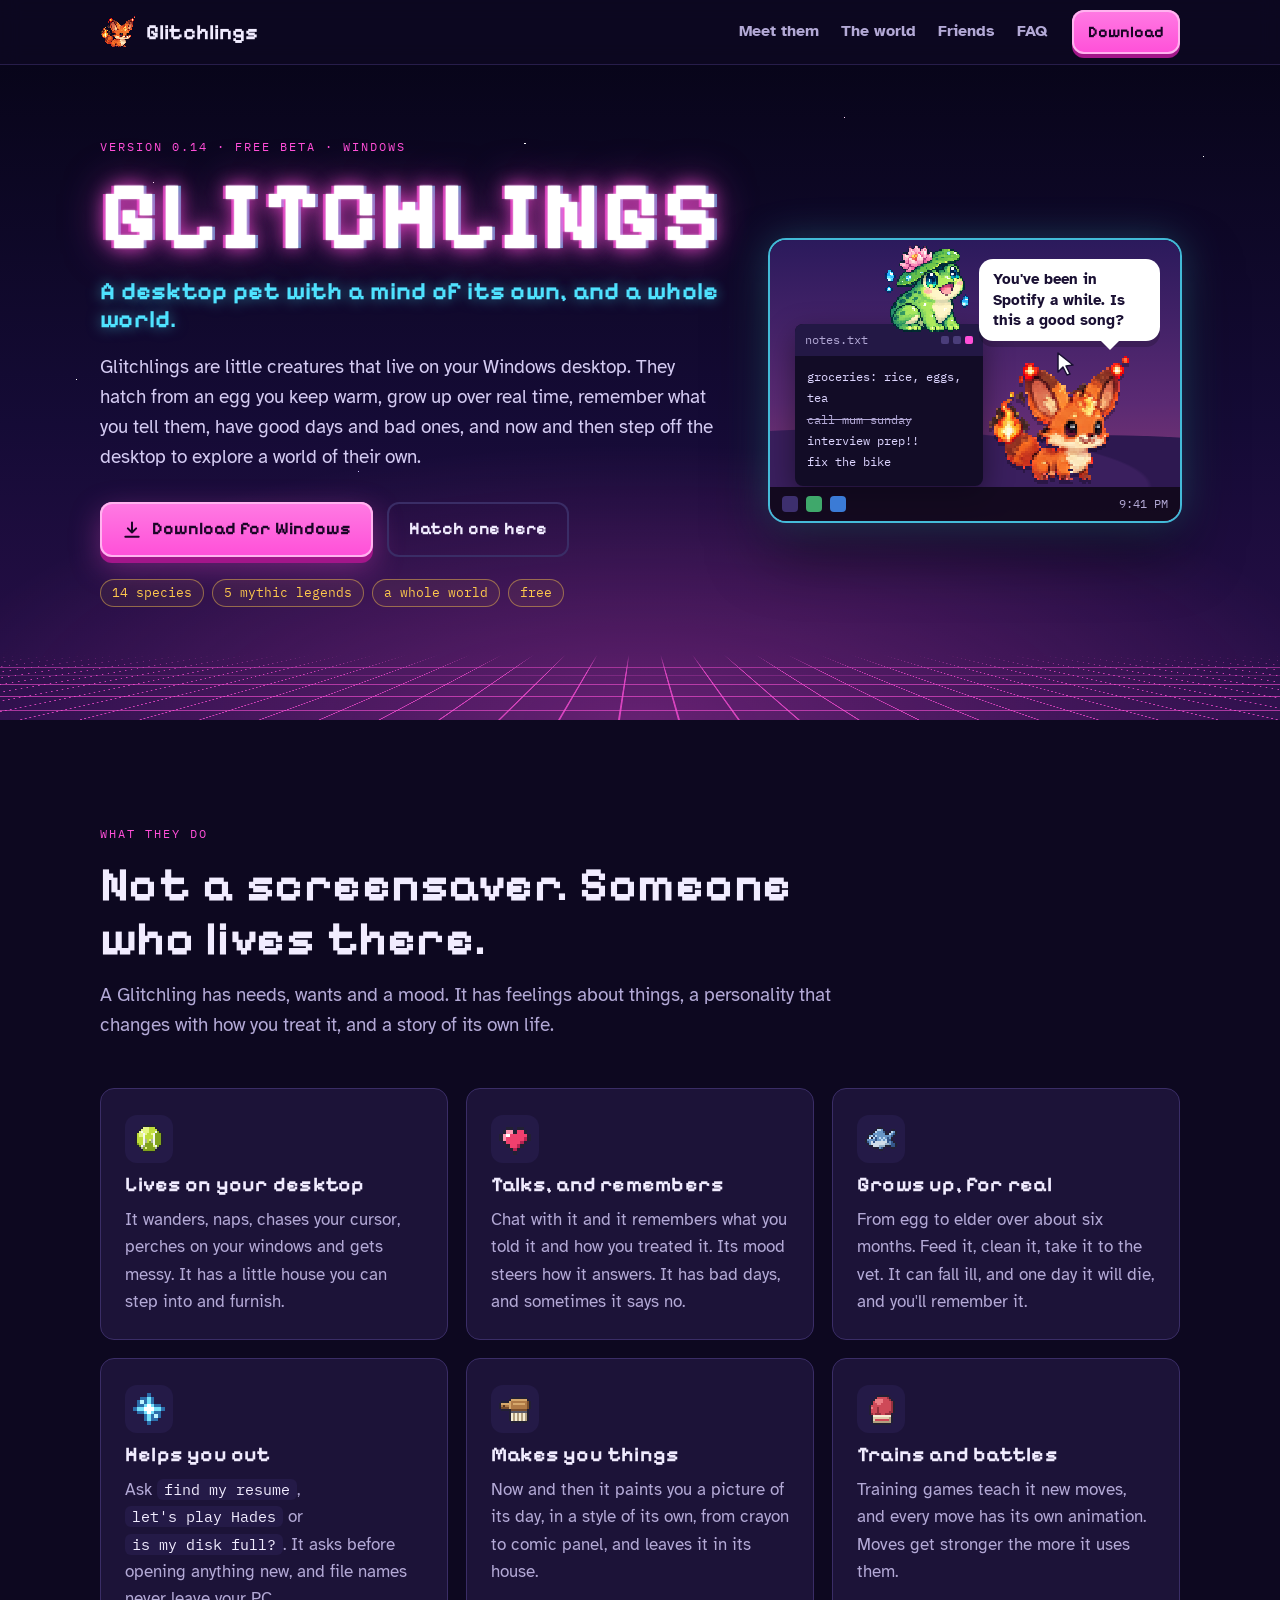
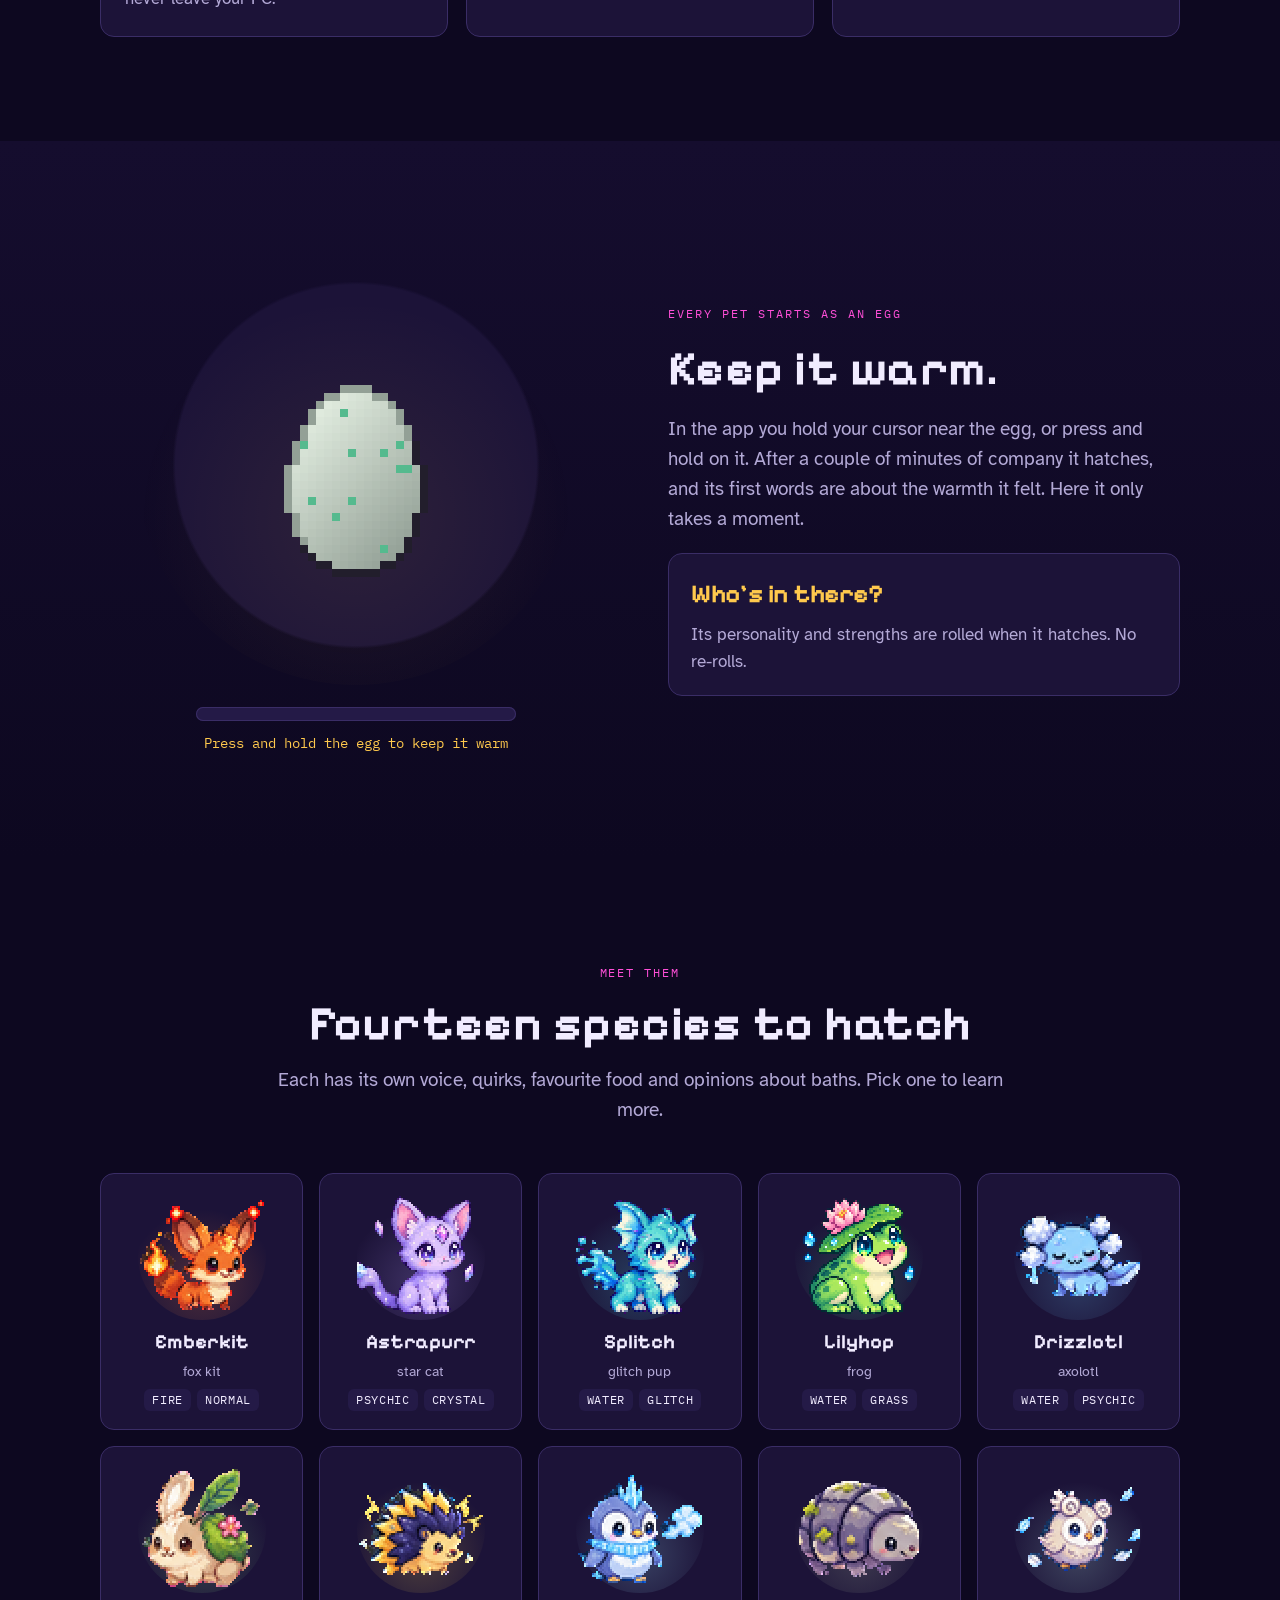
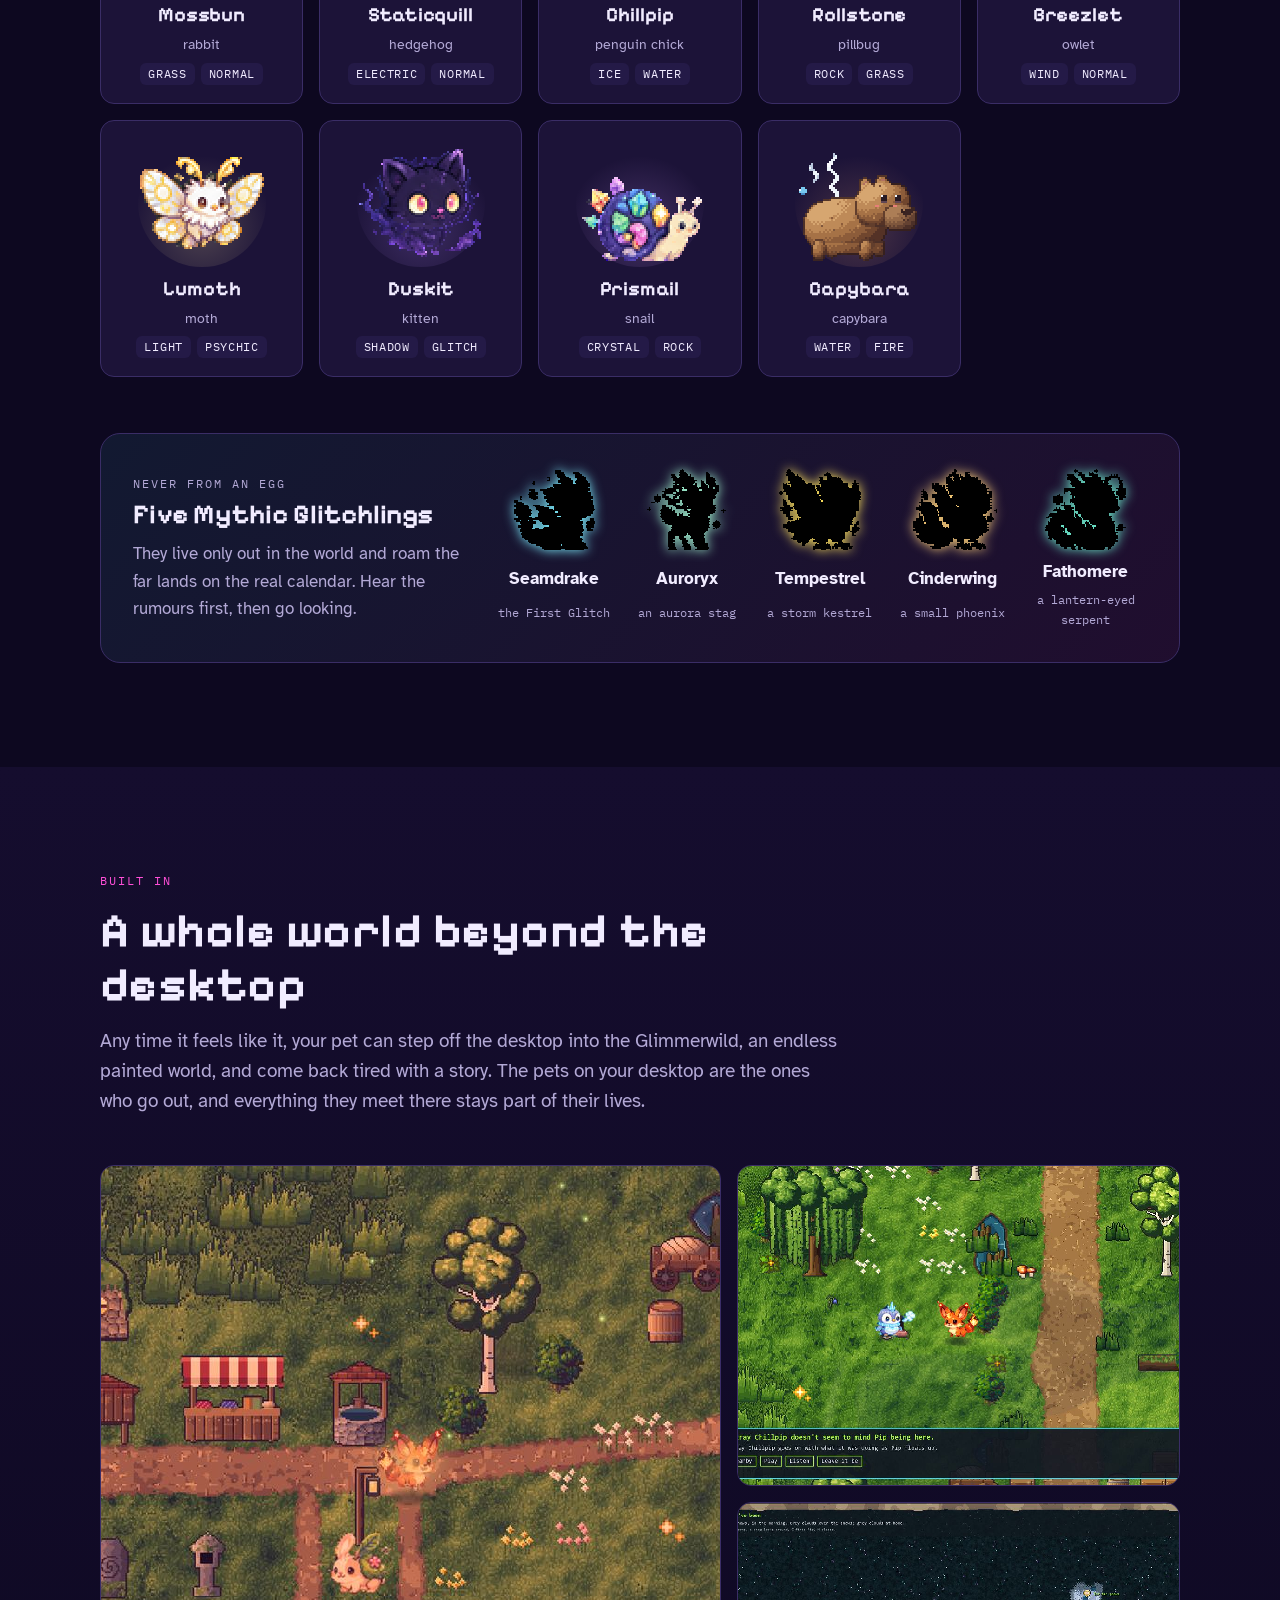
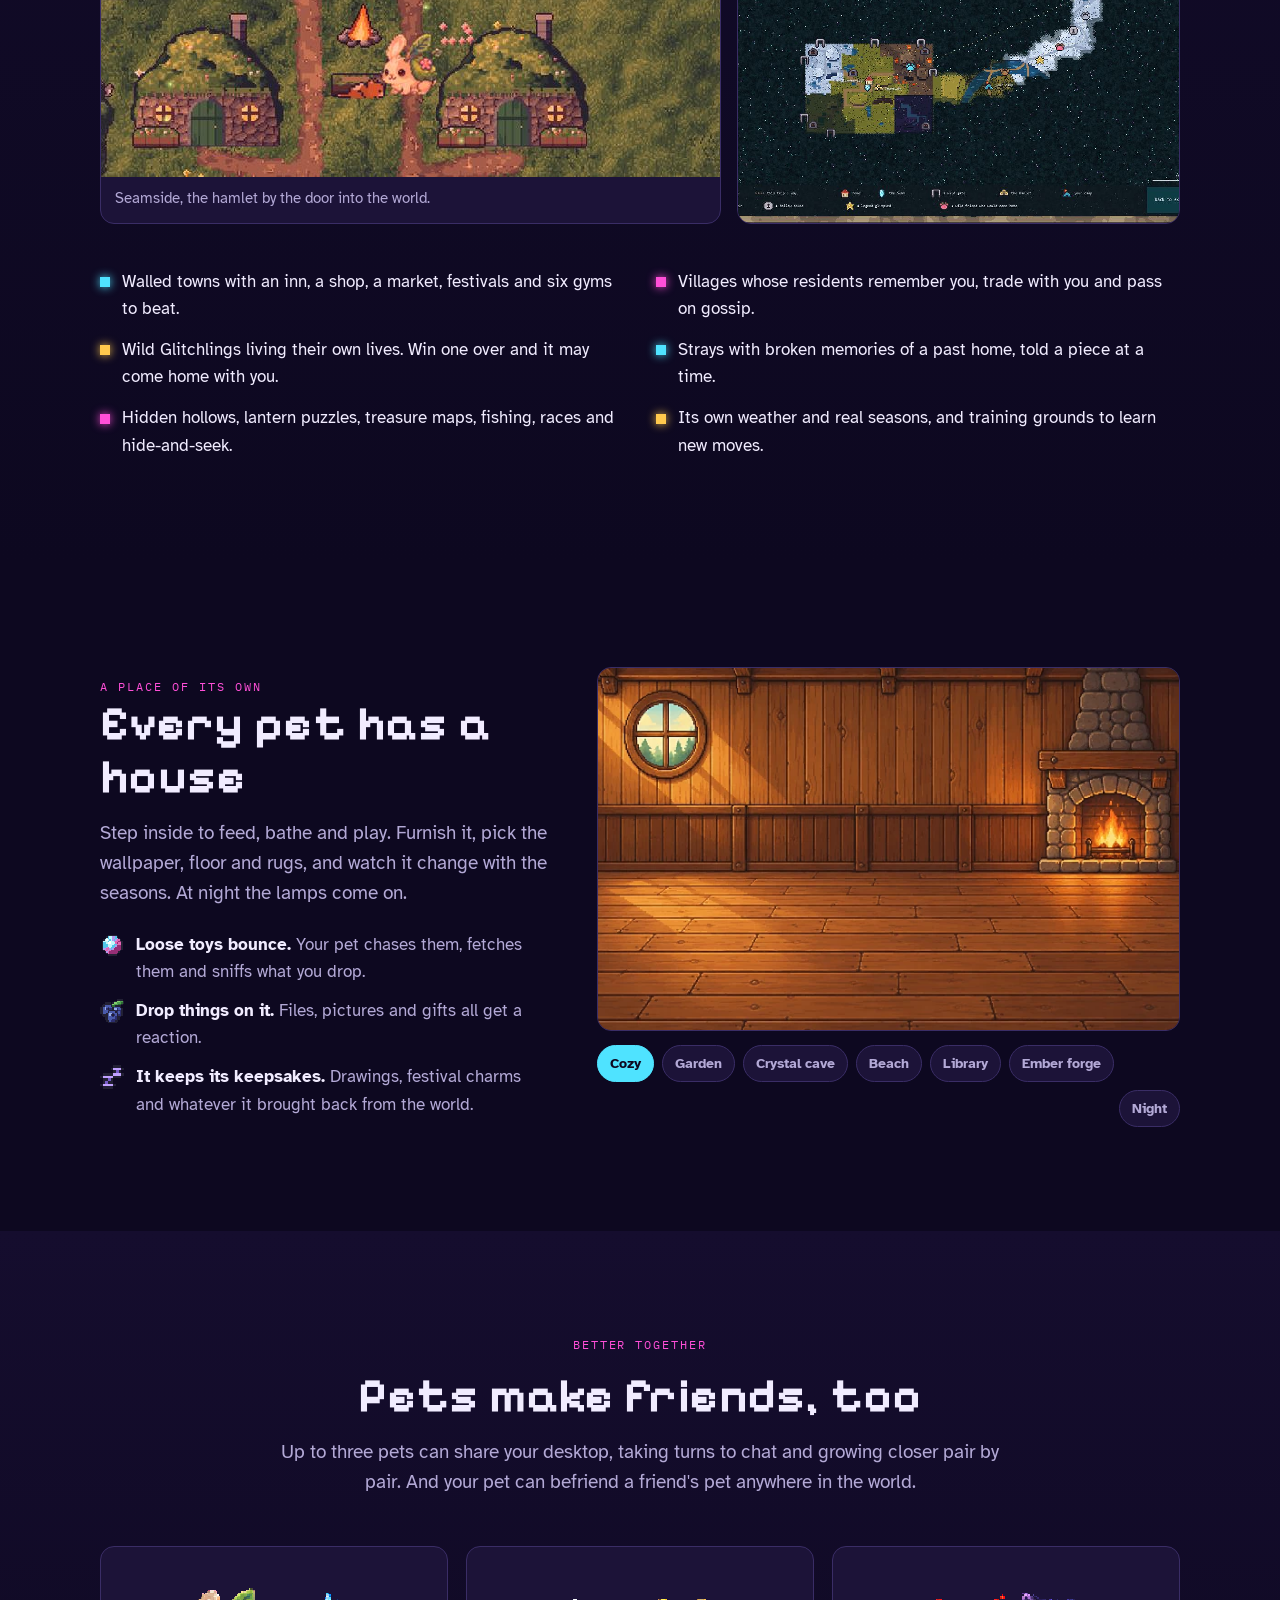
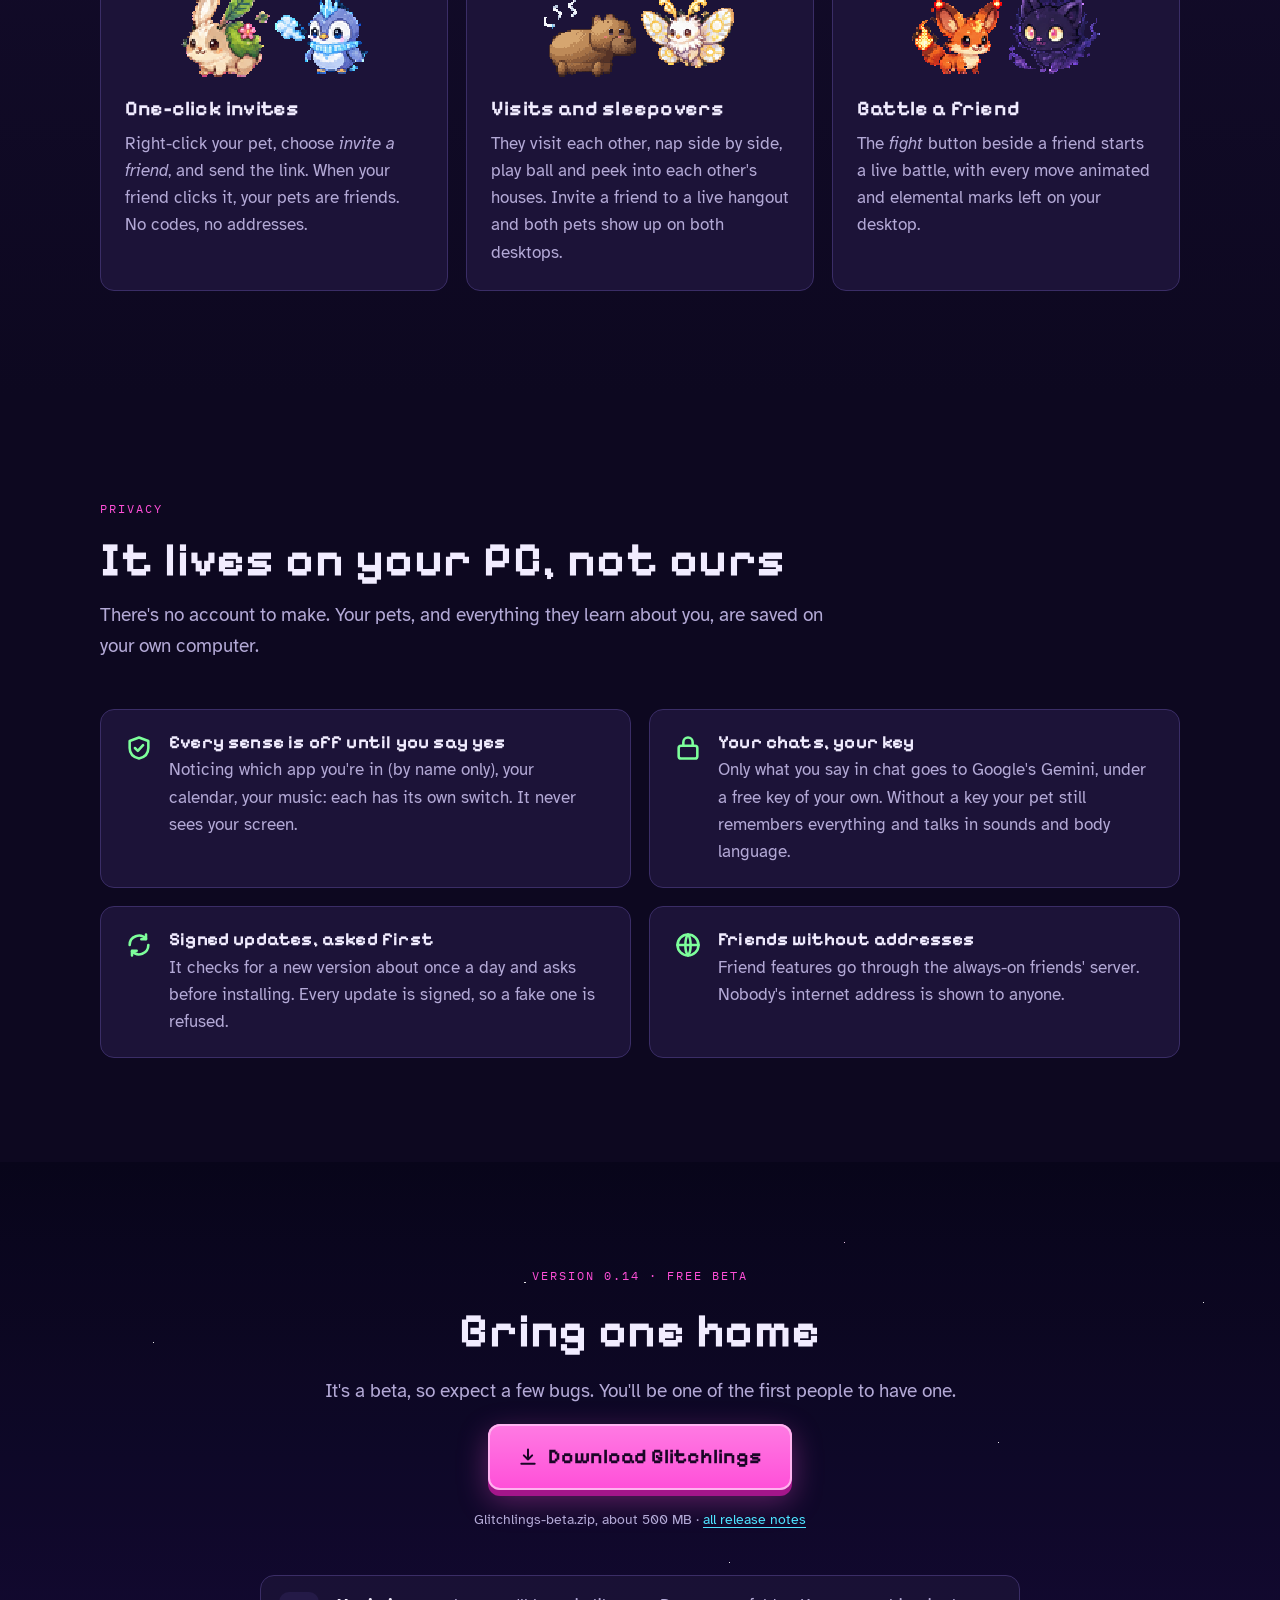
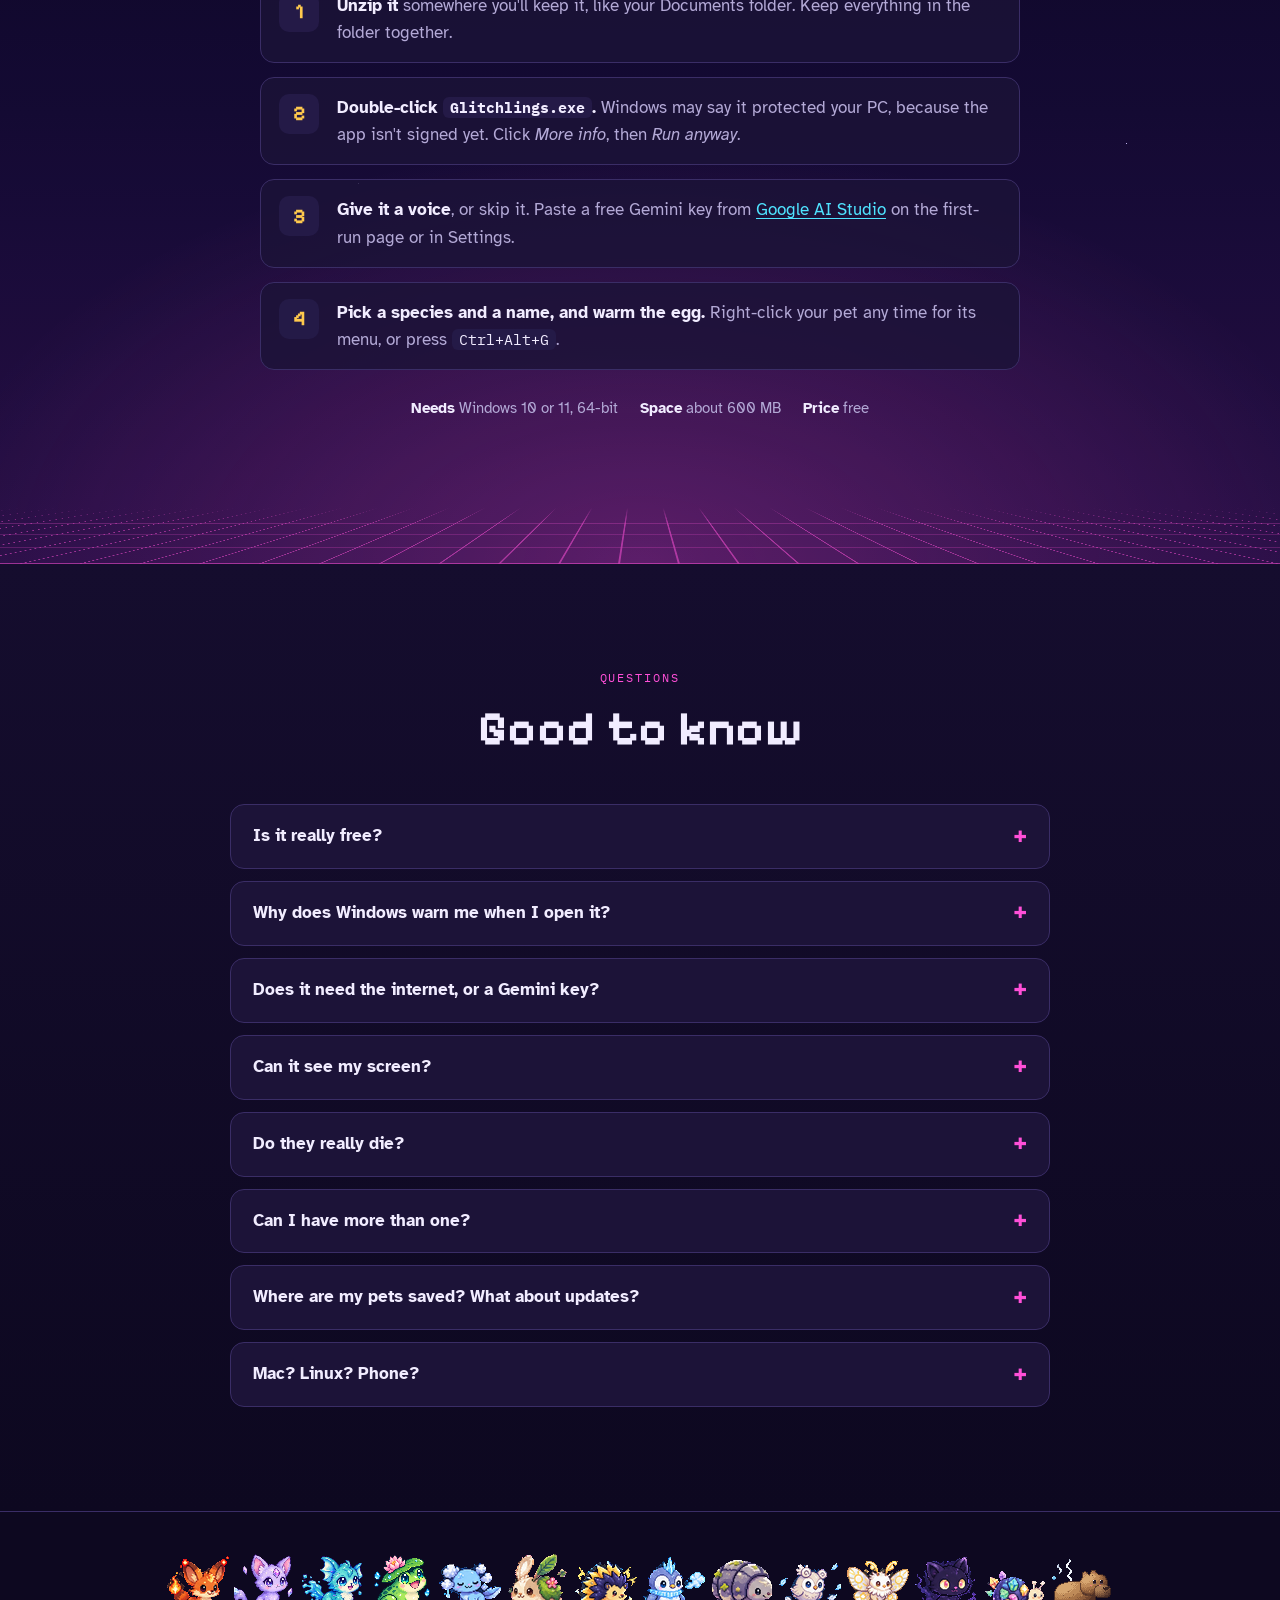
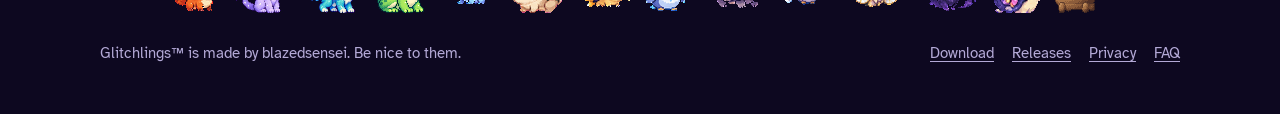
==== index.html @ ed8acab8 "Test copy of the Glitchlings website" ====
<!doctype html>
<html lang="en">
<head>
<meta charset="utf-8">
<meta name="viewport" content="width=device-width, initial-scale=1, viewport-fit=cover">
<title>Glitchlings: a desktop pet with a mind of its own</title>
<meta name="description" content="Glitchlings are little creatures that live on your Windows desktop. They hatch from an egg, grow up, remember you, make friends, and step off the desktop into a whole world of their own. Free beta.">
<meta name="robots" content="noindex">
<meta name="theme-color" content="#0d0820">
<!-- SITE_URL: the domain lives in these absolute links, robots.txt and sitemap.xml. See website/README.md. -->
<link rel="canonical" href="https://blazedsensei.github.io/glitchlings-site/">
<meta property="og:type" content="website">
<meta property="og:site_name" content="Glitchlings">
<meta property="og:title" content="Glitchlings: a desktop pet with a mind of its own">
<meta property="og:description" content="Little creatures that live on your Windows desktop, remember you, and have a whole world to explore. Free beta.">
<meta property="og:url" content="https://blazedsensei.github.io/glitchlings-site/">
<meta property="og:image" content="https://blazedsensei.github.io/glitchlings-site/img/og.jpg">
<meta property="og:image:width" content="1200">
<meta property="og:image:height" content="630">
<meta name="twitter:card" content="summary_large_image">
<link rel="icon" type="image/png" href="img/favicon.png">
<link rel="apple-touch-icon" href="img/favicon.png">
<link rel="preconnect" href="https://fonts.googleapis.com">
<link rel="preconnect" href="https://fonts.gstatic.com" crossorigin>
<link rel="stylesheet" href="https://fonts.googleapis.com/css2?family=Pixelify+Sans:wght@500;700&family=Atkinson+Hyperlegible:ital,wght@0,400;0,700;1,400&family=IBM+Plex+Mono:wght@400;500&display=swap">
<link rel="stylesheet" href="style.css">
<script type="application/ld+json">
{
  "@context": "https://schema.org",
  "@type": "SoftwareApplication",
  "name": "Glitchlings",
  "operatingSystem": "Windows 10, Windows 11",
  "applicationCategory": "GameApplication",
  "description": "Little creatures that live on your Windows desktop. They hatch, grow up, remember you, make friends and explore a whole world.",
  "offers": { "@type": "Offer", "price": "0", "priceCurrency": "USD" },
  "author": { "@type": "Person", "name": "blazedsensei" },
  "image": "https://blazedsensei.github.io/glitchlings-site/img/og.jpg",
  "url": "https://blazedsensei.github.io/glitchlings-site/"
}
</script>
</head>
<body>
<a class="skip" href="#main">Skip to content</a>

<header class="topbar">
  <div class="wrap">
    <a class="brand" href="#top" aria-label="Glitchlings home">
      <img class="pixel" src="img/favicon.png" width="36" height="36" alt="">
      Glitchlings
    </a>
    <nav class="nav" aria-label="Sections">
      <a href="#meet">Meet them</a>
      <a href="#world">The world</a>
      <a href="#friends">Friends</a>
      <a href="#faq">FAQ</a>
    </nav>
    <a class="btn btn-primary" href="#download">Download</a>
  </div>
</header>

<main id="main">

  <!-- ===== hero ===== -->
  <section class="hero" id="top">
    <div class="sky" aria-hidden="true"></div>
    <div class="grid" aria-hidden="true"></div>
    <div class="wrap hero-inner">
      <div>
        <p class="eyebrow"><span data-version>Version 0.14</span> · free beta · Windows</p>
        <h1>
          <span class="logo" data-text="GLITCHLINGS">GLITCHLINGS</span>
          <span class="tagline">A desktop pet with a mind of its own, and a whole world.</span>
        </h1>
        <p class="lede">Glitchlings are little creatures that live on your Windows desktop. They hatch from an egg you keep warm, grow up over real time, remember what you tell them, have good days and bad ones, and now and then step off the desktop to explore a world of their own.</p>
        <div class="hero-cta">
          <a class="btn btn-primary" href="https://github.com/blazedsensei/glitchlings-releases/releases/latest/download/Glitchlings-beta.zip" data-download>
            <svg viewBox="0 0 24 24" fill="none" stroke="currentColor" stroke-width="2.4" stroke-linecap="round" stroke-linejoin="round" aria-hidden="true"><path d="M12 3v12m0 0l-5-5m5 5l5-5M4 20h16"/></svg>
            Download for Windows
          </a>
          <a class="btn btn-ghost" href="#hatch">Hatch one here</a>
        </div>
        <ul class="hero-facts" aria-label="At a glance">
          <li>14 species</li>
          <li>5 mythic legends</li>
          <li>a whole world</li>
          <li>free</li>
        </ul>
      </div>

      <div class="desk" aria-label="A Glitchling sitting on a desktop, talking">
        <div class="desk-window" aria-hidden="true">
          <div class="bar"><span>notes.txt</span><span><i></i><i></i><i></i></span></div>
          <div class="body">groceries: rice, eggs, tea<br><s>call mum sunday</s><br>interview prep!!<br>fix the bike</div>
        </div>
        <div class="desk-perch sprite" aria-hidden="true" data-sprite="frog:idle"></div>
        <svg class="cursor" viewBox="0 0 18 24" aria-hidden="true"><path d="M1 1l15 12-7 1 4 8-3 1-4-8-5 5z" fill="#fff" stroke="#1a1033" stroke-width="1.5" stroke-linejoin="round"/></svg>
        <p class="bubble" data-bubble aria-live="polite">You crossed out "call mum". Did you call her?</p>
        <div class="desk-pet sprite" role="img" aria-label="Emberkit, a fox kit with a flaming tail" data-sprite="emberkit:idle"></div>
        <div class="desk-taskbar" aria-hidden="true"><span></span><span></span><span></span><b>9:41 PM</b></div>
      </div>
    </div>
  </section>

  <!-- ===== what they do ===== -->
  <section class="band" id="about">
    <div class="wrap">
      <div class="head reveal">
        <p class="eyebrow">What they do</p>
        <h2>Not a screensaver. Someone who lives there.</h2>
        <p class="lede">A Glitchling has needs, wants and a mood. It has feelings about things, a personality that changes with how you treat it, and a story of its own life.</p>
      </div>
      <div class="features">
        <article class="feature reveal">
          <div class="icon"><img class="pixel" src="img/icons/toy_tennis.png" width="32" height="32" alt=""></div>
          <h3>Lives on your desktop</h3>
          <p>It wanders, naps, chases your cursor, perches on your windows and gets messy. It has a little house you can step into and furnish.</p>
        </article>
        <article class="feature reveal">
          <div class="icon"><img class="pixel" src="img/icons/fx_heart.png" width="32" height="32" alt=""></div>
          <h3>Talks, and remembers</h3>
          <p>Chat with it and it remembers what you told it and how you treated it. Its mood steers how it answers. It has bad days, and sometimes it says no.</p>
        </article>
        <article class="feature reveal">
          <div class="icon"><img class="pixel" src="img/icons/food_fish.png" width="32" height="32" alt=""></div>
          <h3>Grows up, for real</h3>
          <p>From egg to elder over about six months. Feed it, clean it, take it to the vet. It can fall ill, and one day it will die, and you'll remember it.</p>
        </article>
        <article class="feature reveal">
          <div class="icon"><img class="pixel" src="img/icons/fx_sparkle.png" width="32" height="32" alt=""></div>
          <h3>Helps you out</h3>
          <p>Ask <span class="say">find my resume</span>, <span class="say">let's play Hades</span> or <span class="say">is my disk full?</span>. It asks before opening anything new, and file names never leave your PC.</p>
        </article>
        <article class="feature reveal">
          <div class="icon"><img class="pixel" src="img/icons/care_brush.png" width="32" height="32" alt=""></div>
          <h3>Makes you things</h3>
          <p>Now and then it paints you a picture of its day, in a style of its own, from crayon to comic panel, and leaves it in its house.</p>
        </article>
        <article class="feature reveal">
          <div class="icon"><img class="pixel" src="img/icons/train_strike.png" width="32" height="32" alt=""></div>
          <h3>Trains and battles</h3>
          <p>Training games teach it new moves, and every move has its own animation. Moves get stronger the more it uses them.</p>
        </article>
      </div>
    </div>
  </section>

  <!-- ===== hatch ===== -->
  <section class="band alt" id="hatch">
    <div class="wrap hatch">
      <div>
        <button class="nest" type="button" data-nest aria-describedby="hatch-hint">
          <span class="sprite still" data-egg></span>
          <span class="sr-only" style="position:absolute;width:1px;height:1px;overflow:hidden;clip:rect(0 0 0 0)">Warm the egg</span>
        </button>
        <div class="warmth" aria-hidden="true"><i></i></div>
        <p class="hint" id="hatch-hint" data-hint>Press and hold the egg to keep it warm</p>
      </div>
      <div class="hatch-copy reveal">
        <p class="eyebrow">Every pet starts as an egg</p>
        <h2>Keep it warm.</h2>
        <p class="lede">In the app you hold your cursor near the egg, or press and hold on it. After a couple of minutes of company it hatches, and its first words are about the warmth it felt. Here it only takes a moment.</p>
        <div class="hatch-result" data-result aria-live="polite">
          <span class="name">Who's in there?</span>
          <p>Its personality and strengths are rolled when it hatches. No re-rolls.</p>
        </div>
      </div>
    </div>
  </section>

  <!-- ===== species ===== -->
  <section class="band" id="meet">
    <div class="wrap">
      <div class="head center reveal">
        <p class="eyebrow">Meet them</p>
        <h2>Fourteen species to hatch</h2>
        <p class="lede">Each has its own voice, quirks, favourite food and opinions about baths. Pick one to learn more.</p>
      </div>
      <div class="species" data-species></div>

      <div class="mythics reveal">
        <div>
          <p class="eyebrow">Never from an egg</p>
          <h3>Five Mythic Glitchlings</h3>
          <p>They live only out in the world and roam the far lands on the real calendar. Hear the rumours first, then go looking.</p>
        </div>
        <div class="mythic-row" data-mythics></div>
      </div>
    </div>
  </section>

  <!-- ===== world ===== -->
  <section class="band alt" id="world">
    <div class="wrap">
      <div class="head reveal">
        <p class="eyebrow">Built in</p>
        <h2>A whole world beyond the desktop</h2>
        <p class="lede">Any time it feels like it, your pet can step off the desktop into the Glimmerwild, an endless painted world, and come back tired with a story. The pets on your desktop are the ones who go out, and everything they meet there stays part of their lives.</p>
      </div>
      <div class="shots">
        <figure class="shot big reveal">
          <img src="img/shots/seamside.jpg" width="1100" height="660" loading="lazy" alt="A small village of grassy-roofed cottages with lanterns, a well, a market stall and pets walking the paths.">
          <figcaption>Seamside, the hamlet by the door into the world.</figcaption>
        </figure>
        <figure class="shot reveal">
          <img src="img/shots/stray.jpg" width="1100" height="688" loading="lazy" alt="A fox-like pet meeting a small blue stray in a forest, with choices to sit nearby, play, listen or leave it be.">
          <figcaption>Meeting a stray. Trust takes a few visits.</figcaption>
        </figure>
        <figure class="shot reveal">
          <img src="img/shots/map.jpg" width="1100" height="688" loading="lazy" alt="A painted map of explored land surrounded by unexplored static, with icons for home, villages, camps and a legend sighting.">
          <figcaption>The map fills in as you explore. The rest is still static.</figcaption>
        </figure>
      </div>
      <ul class="world-list">
        <li>Walled towns with an inn, a shop, a market, festivals and six gyms to beat.</li>
        <li>Villages whose residents remember you, trade with you and pass on gossip.</li>
        <li>Wild Glitchlings living their own lives. Win one over and it may come home with you.</li>
        <li>Strays with broken memories of a past home, told a piece at a time.</li>
        <li>Hidden hollows, lantern puzzles, treasure maps, fishing, races and hide-and-seek.</li>
        <li>Its own weather and real seasons, and training grounds to learn new moves.</li>
      </ul>
    </div>
  </section>

  <!-- ===== home ===== -->
  <section class="band" id="home">
    <div class="wrap home">
      <div class="reveal">
        <p class="eyebrow">A place of its own</p>
        <h2>Every pet has a house</h2>
        <p class="lede" style="margin-top:14px">Step inside to feed, bathe and play. Furnish it, pick the wallpaper, floor and rugs, and watch it change with the seasons. At night the lamps come on.</p>
        <ul class="ticks">
          <li><img class="pixel" src="img/icons/toy_gem.png" width="24" height="24" alt=""><span><strong>Loose toys bounce.</strong> Your pet chases them, fetches them and sniffs what you drop.</span></li>
          <li><img class="pixel" src="img/icons/food_berry.png" width="24" height="24" alt=""><span><strong>Drop things on it.</strong> Files, pictures and gifts all get a reaction.</span></li>
          <li><img class="pixel" src="img/icons/fx_zzz.png" width="24" height="24" alt=""><span><strong>It keeps its keepsakes.</strong> Drawings, festival charms and whatever it brought back from the world.</span></li>
        </ul>
      </div>
      <div class="reveal">
        <div class="room-frame" data-room>
          <img class="day" src="img/rooms/cozy.webp" width="640" height="400" alt="A cozy room in a pet's house, in daylight.">
          <img class="night" src="img/rooms/cozy_night.webp" width="640" height="400" alt="" aria-hidden="true">
        </div>
        <div class="room-controls" role="group" aria-label="Pick a room">
          <button class="chip" type="button" data-room-pick="cozy" aria-pressed="true">Cozy</button>
          <button class="chip" type="button" data-room-pick="garden" aria-pressed="false">Garden</button>
          <button class="chip" type="button" data-room-pick="crystal_cave" aria-pressed="false">Crystal cave</button>
          <button class="chip" type="button" data-room-pick="beach" aria-pressed="false">Beach</button>
          <button class="chip" type="button" data-room-pick="library" aria-pressed="false">Library</button>
          <button class="chip" type="button" data-room-pick="ember_forge" aria-pressed="false">Ember forge</button>
          <button class="chip toggle" type="button" data-night aria-pressed="false">Night</button>
        </div>
      </div>
    </div>
  </section>

  <!-- ===== friends ===== -->
  <section class="band alt" id="friends">
    <div class="wrap">
      <div class="head center reveal">
        <p class="eyebrow">Better together</p>
        <h2>Pets make friends, too</h2>
        <p class="lede">Up to three pets can share your desktop, taking turns to chat and growing closer pair by pair. And your pet can befriend a friend's pet anywhere in the world.</p>
      </div>
      <div class="friends">
        <article class="friend-card reveal">
          <div class="duo" aria-hidden="true"><div class="sprite" data-sprite="mossbun:idle"></div><div class="sprite flip" data-sprite="chillpip:idle"></div></div>
          <h3>One-click invites</h3>
          <p>Right-click your pet, choose <em>invite a friend</em>, and send the link. When your friend clicks it, your pets are friends. No codes, no addresses.</p>
        </article>
        <article class="friend-card reveal">
          <div class="duo" aria-hidden="true"><div class="sprite" data-sprite="capybara:happy_idle"></div><div class="sprite flip" data-sprite="lumoth:idle"></div></div>
          <h3>Visits and sleepovers</h3>
          <p>They visit each other, nap side by side, play ball and peek into each other's houses. Invite a friend to a live hangout and both pets show up on both desktops.</p>
        </article>
        <article class="friend-card reveal">
          <div class="duo" aria-hidden="true"><div class="sprite" data-sprite="emberkit:happy_idle"></div><div class="sprite flip" data-sprite="duskit:idle"></div></div>
          <h3>Battle a friend</h3>
          <p>The <em>fight</em> button beside a friend starts a live battle, with every move animated and elemental marks left on your desktop.</p>
        </article>
      </div>
    </div>
  </section>

  <!-- ===== privacy ===== -->
  <section class="band" id="privacy">
    <div class="wrap">
      <div class="head reveal">
        <p class="eyebrow">Privacy</p>
        <h2>It lives on your PC, not ours</h2>
        <p class="lede">There's no account to make. Your pets, and everything they learn about you, are saved on your own computer.</p>
      </div>
      <div class="privacy">
        <div class="priv reveal">
          <svg viewBox="0 0 24 24" fill="none" stroke="currentColor" stroke-width="2.2" stroke-linecap="round" stroke-linejoin="round" aria-hidden="true"><path d="M12 3l8 3v6c0 5-3.5 8-8 9-4.5-1-8-4-8-9V6z"/><path d="M8.5 12l2.5 2.5 4.5-5"/></svg>
          <div><h3>Every sense is off until you say yes</h3><p>Noticing which app you're in (by name only), your calendar, your music: each has its own switch. It never sees your screen.</p></div>
        </div>
        <div class="priv reveal">
          <svg viewBox="0 0 24 24" fill="none" stroke="currentColor" stroke-width="2.2" stroke-linecap="round" stroke-linejoin="round" aria-hidden="true"><rect x="4" y="10" width="16" height="11" rx="2"/><path d="M8 10V7a4 4 0 018 0v3"/></svg>
          <div><h3>Your chats, your key</h3><p>Only what you say in chat goes to Google's Gemini, under a free key of your own. Without a key your pet still remembers everything and talks in sounds and body language.</p></div>
        </div>
        <div class="priv reveal">
          <svg viewBox="0 0 24 24" fill="none" stroke="currentColor" stroke-width="2.2" stroke-linecap="round" stroke-linejoin="round" aria-hidden="true"><path d="M4 12a8 8 0 0114-5.3M20 12a8 8 0 01-14 5.3"/><path d="M18 3v4h-4M6 21v-4h4"/></svg>
          <div><h3>Signed updates, asked first</h3><p>It checks for a new version about once a day and asks before installing. Every update is signed, so a fake one is refused.</p></div>
        </div>
        <div class="priv reveal">
          <svg viewBox="0 0 24 24" fill="none" stroke="currentColor" stroke-width="2.2" stroke-linecap="round" stroke-linejoin="round" aria-hidden="true"><circle cx="12" cy="12" r="9"/><path d="M3 12h18M12 3c3 3.5 3 14.5 0 18M12 3c-3 3.5-3 14.5 0 18"/></svg>
          <div><h3>Friends without addresses</h3><p>Friend features go through the always-on friends' server. Nobody's internet address is shown to anyone.</p></div>
        </div>
      </div>
    </div>
  </section>

  <!-- ===== download ===== -->
  <section class="band download" id="download">
    <div class="sky" aria-hidden="true"></div>
    <div class="grid" aria-hidden="true"></div>
    <div class="wrap">
      <div class="dl-card reveal">
        <p class="eyebrow"><span data-version>Version 0.14</span> · free beta</p>
        <h2>Bring one home</h2>
        <p class="lede">It's a beta, so expect a few bugs. You'll be one of the first people to have one.</p>
        <a class="btn btn-primary" href="https://github.com/blazedsensei/glitchlings-releases/releases/latest/download/Glitchlings-beta.zip" data-download>
          <svg viewBox="0 0 24 24" fill="none" stroke="currentColor" stroke-width="2.4" stroke-linecap="round" stroke-linejoin="round" aria-hidden="true"><path d="M12 3v12m0 0l-5-5m5 5l5-5M4 20h16"/></svg>
          Download Glitchlings
        </a>
        <p class="btn-note"><span data-size>Glitchlings-beta.zip, about 500 MB</span> · <a href="https://github.com/blazedsensei/glitchlings-releases/releases/latest">all release notes</a></p>
      </div>
      <ol class="steps">
        <li><div><p><strong>Unzip it</strong> somewhere you'll keep it, like your Documents folder. Keep everything in the folder together.</p></div></li>
        <li><div><p><strong>Double-click <span class="say">Glitchlings.exe</span>.</strong> Windows may say it protected your PC, because the app isn't signed yet. Click <em>More info</em>, then <em>Run anyway</em>.</p></div></li>
        <li><div><p><strong>Give it a voice</strong>, or skip it. Paste a free Gemini key from <a href="https://aistudio.google.com/apikey" rel="noopener">Google AI Studio</a> on the first-run page or in Settings.</p></div></li>
        <li><div><p><strong>Pick a species and a name, and warm the egg.</strong> Right-click your pet any time for its menu, or press <span class="say">Ctrl+Alt+G</span>.</p></div></li>
      </ol>
      <p class="reqs"><span><b>Needs</b> Windows 10 or 11, 64-bit</span><span><b>Space</b> about 600 MB</span><span><b>Price</b> free</span></p>
    </div>
  </section>

  <!-- ===== faq ===== -->
  <section class="band alt" id="faq">
    <div class="wrap">
      <div class="head center reveal">
        <p class="eyebrow">Questions</p>
        <h2>Good to know</h2>
      </div>
      <div class="faq">
        <details>
          <summary>Is it really free?</summary>
          <div class="a"><p>Yes. Glitchlings is a free beta. The only thing that could ever cost money is the Gemini key for chat, and Google's free tier covers normal chatting.</p></div>
        </details>
        <details>
          <summary>Why does Windows warn me when I open it?</summary>
          <div class="a"><p>The app isn't code-signed yet, so Windows SmartScreen doesn't recognise it. Click <em>More info</em>, then <em>Run anyway</em>. Don't use "Run as administrator"; it doesn't need it.</p></div>
        </details>
        <details>
          <summary>Does it need the internet, or a Gemini key?</summary>
          <div class="a"><p>Neither, to live. Without a key your pet still eats, sleeps, plays, remembers and explores, and talks in sounds and body language. With a free key it chats in words. Friend features need the internet.</p></div>
        </details>
        <details>
          <summary>Can it see my screen?</summary>
          <div class="a"><p>No. If you switch it on, it notices which app you're in by name only, and talks about it. Every sense starts off and has its own switch.</p></div>
        </details>
        <details>
          <summary>Do they really die?</summary>
          <div class="a"><p>Yes. A Glitchling grows old over about six months, can fall ill and needs looking after. When it dies it gets a memorial, and you can start again with a new egg. You're told all this before you hatch one.</p></div>
        </details>
        <details>
          <summary>Can I have more than one?</summary>
          <div class="a"><p>Yes. Up to three can be out on your desktop at once. They take turns to chat and form friendships of their own, pair by pair. A wild Glitchling that trusts your pet may follow it home and join the family, too.</p></div>
        </details>
        <details>
          <summary>Where are my pets saved? What about updates?</summary>
          <div class="a"><p>In <code>%LOCALAPPDATA%\Glitchlings</code>, not in the app's folder, so updating, moving or deleting the app never touches them. The app checks for updates about once a day, asks first, and refuses anything that isn't signed.</p></div>
        </details>
        <details>
          <summary>Mac? Linux? Phone?</summary>
          <div class="a"><p>Windows 10 and 11 only, for now.</p></div>
        </details>
      </div>
    </div>
  </section>
</main>

<footer class="foot">
  <div class="parade" data-parade aria-hidden="true"></div>
  <div class="wrap">
    <p>Glitchlings™ is made by blazedsensei. Be nice to them.</p>
    <nav aria-label="Footer">
      <a href="#download">Download</a>
      <a href="https://github.com/blazedsensei/glitchlings-releases/releases" rel="noopener">Releases</a>
      <a href="#privacy">Privacy</a>
      <a href="#faq">FAQ</a>
    </nav>
  </div>
</footer>

<script src="sprites.js" defer></script>
<script src="main.js" defer></script>
</body>
</html>
---- style.css ----
/* Glitchlings site. Night-sky synthwave from the 0.14 poster: deep violet, neon pink and cyan, a gold accent.
   Pixel art is always drawn with image-rendering: pixelated at whole-number scales. */
:root {
  --night: #0d0820;
  --night-2: #150d2e;
  --panel: #1c1338;
  --panel-2: #241a47;
  --line: #3a2d66;
  --ink: #f1ecff;
  --muted: #b3a9d6;
  --pink: #ff4fd8;
  --cyan: #4fe3ff;
  --gold: #ffc94d;
  --green: #7dff9b;
  --radius: 14px;
  --display: "Pixelify Sans", "Courier New", monospace;
  --body: "Atkinson Hyperlegible", "Segoe UI", system-ui, sans-serif;
  --mono: "IBM Plex Mono", Consolas, monospace;
  --wrap: 1120px;
  color-scheme: dark;
}

* { box-sizing: border-box; }
html { scroll-behavior: smooth; scroll-padding-top: 76px; }
body {
  margin: 0;
  background: var(--night);
  color: var(--ink);
  font-family: var(--body);
  font-size: 17px;
  line-height: 1.6;
  -webkit-font-smoothing: antialiased;
  overflow-x: hidden;
}
img { max-width: 100%; display: block; }
a { color: var(--cyan); text-underline-offset: 3px; }
a:hover { color: #9ff0ff; }
:focus-visible { outline: 3px solid var(--gold); outline-offset: 3px; border-radius: 6px; }
h1, h2, h3 { font-family: var(--display); font-weight: 700; line-height: 1.12; margin: 0; letter-spacing: .01em; }
h2 { font-size: clamp(2rem, 4.6vw, 3rem); }
h3 { font-size: 1.3rem; }
p { margin: 0; }
.pixel { image-rendering: pixelated; image-rendering: crisp-edges; }
.wrap { max-width: var(--wrap); margin: 0 auto; padding-inline: 20px; }
.eyebrow {
  font-family: var(--mono); font-size: .78rem; letter-spacing: .16em; text-transform: uppercase; color: var(--pink);
}
.lede { font-size: 1.18rem; color: var(--muted); max-width: 62ch; }
.skip { position: absolute; left: -999px; top: 8px; background: var(--gold); color: var(--night); padding: 8px 14px; border-radius: 8px; z-index: 100; }
.skip:focus { left: 8px; }

/* ---------- buttons ---------- */
.btn {
  display: inline-flex; align-items: center; gap: 10px;
  font-family: var(--display); font-weight: 700; font-size: 1.1rem;
  padding: 13px 22px; border-radius: 12px; border: 0; cursor: pointer; text-decoration: none;
  transition: transform .12s ease, box-shadow .12s ease, filter .12s ease;
}
.btn:hover { transform: translateY(-2px); filter: brightness(1.06); }
.btn:active { transform: translateY(0); }
.btn-primary {
  background: linear-gradient(180deg, #ff7be3, var(--pink)); color: #1a0526;
  box-shadow: 0 0 0 2px #ffb3ef inset, 0 6px 0 #a3168a, 0 10px 30px rgba(255, 79, 216, .35);
}
.btn-primary:hover { color: #1a0526; box-shadow: 0 0 0 2px #ffb3ef inset, 0 8px 0 #a3168a, 0 14px 36px rgba(255, 79, 216, .45); }
.btn-ghost { background: transparent; color: var(--ink); box-shadow: 0 0 0 2px var(--line) inset; }
.btn-ghost:hover { color: var(--ink); box-shadow: 0 0 0 2px var(--cyan) inset; }
.btn svg { width: 20px; height: 20px; flex: none; }
.btn-note { font-size: .9rem; color: var(--muted); }

/* ---------- top bar ---------- */
.topbar {
  position: sticky; top: 0; z-index: 50;
  background: rgba(13, 8, 32, .78); backdrop-filter: blur(10px); -webkit-backdrop-filter: blur(10px);
  border-bottom: 1px solid rgba(58, 45, 102, .6);
}
.topbar .wrap { display: flex; align-items: center; gap: 24px; height: 64px; }
.brand { display: flex; align-items: center; gap: 10px; color: var(--ink); text-decoration: none; font-family: var(--display); font-weight: 700; font-size: 1.35rem; }
.brand img { width: 36px; height: 36px; }
.brand:hover { color: var(--ink); }
.nav { display: flex; gap: 22px; margin-left: auto; }
.nav a { color: var(--muted); text-decoration: none; font-weight: 700; font-size: .98rem; }
.nav a:hover { color: var(--ink); }
.topbar .btn { padding: 9px 16px; font-size: 1rem; box-shadow: 0 0 0 2px #ffb3ef inset, 0 4px 0 #a3168a; }
@media (max-width: 860px) { .nav { display: none; } .topbar .btn { margin-left: auto; } }

/* ---------- hero ---------- */
.hero { position: relative; overflow: hidden; padding: 72px 0 0; isolation: isolate; }
.sky {
  position: absolute; inset: 0; z-index: -2;
  background:
    radial-gradient(1px 1px at 12% 18%, #fff 50%, transparent 51%),
    radial-gradient(1px 1px at 28% 62%, #cfc4ff 50%, transparent 51%),
    radial-gradient(1.5px 1.5px at 41% 12%, #fff 50%, transparent 51%),
    radial-gradient(1px 1px at 57% 40%, #fff 50%, transparent 51%),
    radial-gradient(1px 1px at 66% 8%, #ffd6f6 50%, transparent 51%),
    radial-gradient(1.5px 1.5px at 78% 28%, #fff 50%, transparent 51%),
    radial-gradient(1px 1px at 88% 58%, #cfc4ff 50%, transparent 51%),
    radial-gradient(1px 1px at 94% 14%, #fff 50%, transparent 51%),
    radial-gradient(1px 1px at 6% 48%, #fff 50%, transparent 51%),
    radial-gradient(1px 1px at 35% 34%, #ffd6f6 50%, transparent 51%),
    radial-gradient(ellipse 80% 60% at 50% 100%, rgba(255, 79, 216, .28), transparent 70%),
    linear-gradient(180deg, #08051a 0%, #150b36 55%, #2a0f4a 100%);
}
.grid {
  position: absolute; left: -50%; right: -50%; bottom: 0; height: 260px; z-index: -1;
  background:
    linear-gradient(transparent 0 calc(100% - 2px), rgba(255, 79, 216, .75) calc(100% - 2px)) 0 0 / 100% 40px,
    linear-gradient(90deg, transparent 0 calc(100% - 2px), rgba(255, 79, 216, .75) calc(100% - 2px)) 0 0 / 60px 100%;
  transform: perspective(260px) rotateX(62deg);
  transform-origin: 50% 100%;
  mask-image: linear-gradient(transparent, #000 40%);
  -webkit-mask-image: linear-gradient(transparent, #000 40%);
  animation: gridrun 2.4s linear infinite;
}
@keyframes gridrun { to { background-position: 0 40px, 0 0; } }
.hero-inner { display: grid; grid-template-columns: 1fr 1.05fr; gap: 48px; align-items: center; padding-bottom: 96px; }
.hero h1 { margin: 14px 0 18px; }
.logo {
  display: block; font-size: clamp(3rem, 8.4vw, 6rem); line-height: .95; color: #fff; letter-spacing: .02em;
  text-shadow: 0 0 2px #fff, 0 0 18px rgba(255, 79, 216, .9), 0 0 42px rgba(255, 79, 216, .55), 3px 0 0 rgba(79, 227, 255, .7), -3px 0 0 rgba(255, 79, 216, .7);
  position: relative;
}
.logo::before, .logo::after { content: attr(data-text); position: absolute; inset: 0; pointer-events: none; }
.logo::before { color: var(--cyan); clip-path: inset(0 0 70% 0); transform: translateX(-4px); opacity: 0; animation: glitch-a 5s steps(1) infinite; }
.logo::after { color: var(--pink); clip-path: inset(62% 0 8% 0); transform: translateX(4px); opacity: 0; animation: glitch-b 5s steps(1) infinite; }
@keyframes glitch-a { 0%, 91%, 95%, 100% { opacity: 0; } 92% { opacity: .9; transform: translateX(-6px); } 94% { opacity: .9; transform: translateX(3px); clip-path: inset(20% 0 55% 0); } }
@keyframes glitch-b { 0%, 92%, 96%, 100% { opacity: 0; } 93% { opacity: .9; transform: translateX(6px); } 95% { opacity: .9; transform: translateX(-3px); clip-path: inset(40% 0 30% 0); } }
.tagline { display: block; margin-top: 16px; font-size: clamp(1.15rem, 2.4vw, 1.55rem); color: var(--cyan); text-shadow: 0 0 14px rgba(79, 227, 255, .55); }
.hero .lede { color: #d4cbf2; }
.hero-cta { display: flex; flex-wrap: wrap; align-items: center; gap: 14px; margin-top: 30px; }
.hero-facts { display: flex; flex-wrap: wrap; gap: 8px; margin-top: 22px; padding: 0; list-style: none; }
.hero-facts li { font-family: var(--mono); font-size: .8rem; color: var(--gold); border: 1px solid rgba(255, 201, 77, .45); border-radius: 999px; padding: 3px 11px; background: rgba(255, 201, 77, .06); }

/* the little desktop in the hero */
.desk {
  position: relative; aspect-ratio: 16 / 11; border-radius: 16px; overflow: hidden;
  background: linear-gradient(180deg, #2b1a5c 0%, #5a2a73 58%, #8b3b72 100%);
  box-shadow: 0 0 0 2px rgba(79, 227, 255, .8), 0 0 40px rgba(79, 227, 255, .25), 0 30px 60px rgba(0, 0, 0, .5);
}
.desk::before { /* hills */
  content: ""; position: absolute; left: 0; right: 0; bottom: 34px; height: 38%;
  background:
    radial-gradient(120% 90% at 20% 100%, #3a1f5e 60%, transparent 61%),
    radial-gradient(110% 80% at 80% 100%, #2d1850 60%, transparent 61%);
}
.desk-window {
  position: absolute; left: 6%; top: 30%; width: 46%; border-radius: 8px; overflow: hidden;
  background: #120c26; box-shadow: 0 10px 30px rgba(0, 0, 0, .45); font-family: var(--mono); font-size: .78rem;
}
.desk-window .bar { display: flex; justify-content: space-between; align-items: center; padding: 6px 10px; background: #231845; color: var(--muted); }
.desk-window .bar i { display: inline-block; width: 8px; height: 8px; border-radius: 2px; margin-left: 4px; background: #4a3d7a; }
.desk-window .bar i:last-child { background: var(--pink); }
.desk-window .body { padding: 10px 12px 14px; color: #ddd5ff; line-height: 1.7; }
.desk-window .body s { color: var(--muted); }
.desk-taskbar { position: absolute; left: 0; right: 0; bottom: 0; height: 34px; background: rgba(10, 6, 24, .92); display: flex; align-items: center; gap: 8px; padding: 0 12px; }
.desk-taskbar span { width: 16px; height: 16px; border-radius: 4px; background: #3d2f6e; }
.desk-taskbar span:nth-child(2) { background: #3fa86b; } .desk-taskbar span:nth-child(3) { background: #3b7bd6; }
.desk-taskbar b { margin-left: auto; font-family: var(--mono); font-weight: 400; font-size: .72rem; color: var(--muted); }
.desk-pet.sprite { --s: 144px; }
.desk-perch.sprite { --s: 96px; }
.desk-pet { position: absolute; right: 12%; bottom: 30px; filter: drop-shadow(0 4px 0 rgba(0, 0, 0, .25)); }
.desk-perch { position: absolute; left: calc(6% + 46% - 104px); top: calc(30% - 84px); }
.bubble {
  position: absolute; right: 5%; top: 7%; max-width: min(250px, 44%);
  background: #fff; color: #1a1033; font-weight: 700; font-size: .95rem; line-height: 1.35;
  padding: 10px 14px; border-radius: 14px; box-shadow: 0 6px 0 rgba(0, 0, 0, .18);
  transition: opacity .3s ease, transform .3s ease;
}
.bubble::after { content: ""; position: absolute; right: 40px; bottom: -9px; border: 10px solid transparent; border-top-color: #fff; border-bottom: 0; }
.bubble.out { opacity: 0; transform: translateY(6px); }
.cursor { position: absolute; width: 18px; height: 24px; left: 70%; top: 40%; animation: wander 9s ease-in-out infinite; }
@keyframes wander { 0%, 100% { transform: translate(0, 0); } 30% { transform: translate(-60px, 30px); } 60% { transform: translate(40px, 70px); } }

@media (max-width: 600px) {
  .desk-pet.sprite { --s: 88px; }
  .desk-perch.sprite { --s: 60px; }
  .desk-perch { left: calc(6% + 50% - 66px); top: calc(30% - 52px); }
  .desk-window { width: 50%; font-size: .64rem; }
  .desk-window .body { padding: 6px 8px 8px; line-height: 1.55; }
  .bubble { font-size: .78rem; padding: 7px 10px; max-width: 44%; right: 4%; top: 6%; }
  .bubble::after { right: 24px; }
  .desk-pet { right: 8%; }
}
@media (max-width: 920px) {
  .hero { padding-top: 44px; }
  .hero-inner { grid-template-columns: 1fr; gap: 36px; padding-bottom: 72px; }
}

/* ---------- sprites ---------- */
.sprite {
  --s: 128px; --n: 1; --ms: 150ms;
  width: var(--s); height: var(--s);
  background-repeat: no-repeat; background-size: calc(var(--n) * var(--s)) var(--s);
  image-rendering: pixelated; image-rendering: crisp-edges;
  animation: play calc(var(--n) * var(--ms)) steps(var(--n)) infinite;
}
.sprite.once { animation: play-once calc(var(--n) * var(--ms)) steps(var(--n), jump-none) 1 forwards; }
.sprite.still { animation: none; }
@keyframes play { from { background-position: 0 0; } to { background-position: calc(var(--n) * var(--s) * -1) 0; } }
/* ends on the last frame instead of one past it */
@keyframes play-once { from { background-position: 0 0; } to { background-position: calc((var(--n) - 1) * var(--s) * -1) 0; } }

/* ---------- sections ---------- */
section { position: relative; }
.band { padding: 104px 0; }
.band.alt { background: linear-gradient(180deg, var(--night-2), var(--night)); }
.head { display: grid; gap: 14px; margin-bottom: 48px; max-width: 760px; }
.head.center { text-align: center; margin-inline: auto; justify-items: center; }

/* features */
.features { display: grid; grid-template-columns: repeat(3, 1fr); gap: 18px; }
.feature { background: var(--panel); border: 1px solid var(--line); border-radius: var(--radius); padding: 26px 24px 24px; display: grid; gap: 10px; align-content: start; }
.feature .icon { width: 48px; height: 48px; display: grid; place-items: center; border-radius: 12px; background: var(--panel-2); }
.feature .icon img { width: 32px; height: 32px; }
.feature p { color: var(--muted); }
.say { font-family: var(--mono); font-size: .88em; color: var(--ink); background: var(--panel-2); border-radius: 6px; padding: 1px 7px; white-space: nowrap; }
@media (max-width: 920px) { .features { grid-template-columns: 1fr 1fr; } }
@media (max-width: 600px) { .features { grid-template-columns: 1fr; } }

/* hatch */
.hatch { display: grid; grid-template-columns: 1fr 1fr; gap: 56px; align-items: center; }
.nest {
  position: relative; aspect-ratio: 1; max-width: 440px; width: 100%; margin-inline: auto;
  display: grid; place-items: center; border-radius: 50%;
  background: radial-gradient(circle at 50% 62%, rgba(255, 201, 77, calc(.08 + var(--warm, 0) * .5)), transparent 62%), radial-gradient(circle, var(--panel) 0 58%, transparent 59%);
  border: 0; padding: 0; cursor: pointer; color: inherit; font: inherit;
  touch-action: none; -webkit-user-select: none; user-select: none; -webkit-tap-highlight-color: transparent;
}
.nest .sprite { --s: 256px; }
.nest.wobble .sprite { animation-name: none; animation: wobble .5s ease-in-out infinite; }
@keyframes wobble { 0%, 100% { transform: rotate(0); } 25% { transform: rotate(-4deg); } 75% { transform: rotate(4deg); } }
.warmth { width: min(320px, 100%); height: 14px; margin: 22px auto 0; border-radius: 99px; background: var(--panel-2); overflow: hidden; box-shadow: 0 0 0 1px var(--line) inset; }
.warmth i { display: block; height: 100%; width: calc(var(--warm, 0) * 100%); background: linear-gradient(90deg, var(--gold), #ff8a3d, var(--pink)); border-radius: inherit; }
.hatch-copy { display: grid; gap: 18px; }
.hatch-result { min-height: 7.5em; background: var(--panel); border: 1px solid var(--line); border-radius: var(--radius); padding: 20px 22px; display: grid; gap: 6px; align-content: start; }
.hatch-result .name { font-family: var(--display); font-size: 1.6rem; font-weight: 700; color: var(--acc, var(--gold)); }
.hatch-result p { color: var(--muted); }
.hint { font-family: var(--mono); font-size: .85rem; color: var(--gold); text-align: center; margin-top: 12px; }
@media (max-width: 860px) { .hatch { grid-template-columns: 1fr; gap: 32px; } .nest .sprite { --s: 192px; } }

/* species */
.species { display: grid; grid-template-columns: repeat(auto-fill, minmax(196px, 1fr)); gap: 16px; }
@media (max-width: 600px) {
  .species { grid-template-columns: 1fr 1fr; gap: 10px; }
  .mon { padding: 14px 8px; }
  .mon .stage { width: 96px; height: 96px; }
  .mon .sprite { --s: 96px; }
  .mon .name { font-size: 1.1rem; }
}
.mon {
  --acc: var(--cyan);
  position: relative; background: var(--panel); border: 1px solid var(--line); border-radius: var(--radius);
  padding: 18px 16px 18px; display: grid; justify-items: center; gap: 6px; text-align: center;
  cursor: pointer; color: inherit; font: inherit; transition: transform .15s ease, border-color .15s ease, box-shadow .15s ease;
}
.mon:hover, .mon[aria-expanded="true"] { transform: translateY(-3px); border-color: var(--acc); box-shadow: 0 0 0 1px var(--acc), 0 10px 30px color-mix(in srgb, var(--acc) 22%, transparent); }
.mon .sprite { --s: 128px; margin-bottom: 4px; }
.mon .stage { width: 128px; height: 128px; border-radius: 50%; display: grid; place-items: center; background: radial-gradient(circle at 50% 70%, color-mix(in srgb, var(--acc) 22%, transparent), transparent 66%); }
.mon .name { font-family: var(--display); font-weight: 700; font-size: 1.25rem; }
.mon .noun { font-size: .9rem; color: var(--muted); margin-top: -4px; }
.types { display: flex; gap: 6px; flex-wrap: wrap; justify-content: center; }
.type { font-family: var(--mono); font-size: .72rem; letter-spacing: .06em; text-transform: uppercase; padding: 2px 8px; border-radius: 6px; background: var(--panel-2); color: var(--ink); }
.detail {
  grid-column: 1 / -1; background: var(--panel-2); border: 1px solid var(--acc, var(--line)); border-radius: var(--radius);
  padding: 26px 28px; display: grid; grid-template-columns: auto 1fr; gap: 28px; align-items: center;
}
.detail .sprite { --s: 192px; }
.detail h3 { font-size: 1.8rem; color: var(--acc); }
.detail dl { display: grid; grid-template-columns: max-content 1fr; gap: 6px 16px; margin: 14px 0 0; }
.detail dt { font-family: var(--mono); font-size: .78rem; text-transform: uppercase; letter-spacing: .1em; color: var(--muted); padding-top: 3px; }
.detail dd { margin: 0; }
@media (max-width: 640px) { .detail { grid-template-columns: 1fr; justify-items: center; text-align: center; padding: 22px 18px; } .detail dl { grid-template-columns: 1fr; text-align: left; } }

.mythics { margin-top: 56px; background: linear-gradient(135deg, rgba(79, 227, 255, .08), rgba(255, 79, 216, .08)); border: 1px solid var(--line); border-radius: 20px; padding: 32px; display: grid; grid-template-columns: 1fr 2fr; gap: 32px; align-items: center; }
.mythics h3 { font-size: 1.7rem; margin: 6px 0 10px; }
.mythics p { color: var(--muted); }
.mythic-row { display: grid; grid-template-columns: repeat(5, 1fr); gap: 10px; }
.mythic { display: grid; justify-items: center; gap: 4px; text-align: center; }
.mythic .sprite { --s: 88px; filter: brightness(0) drop-shadow(0 0 6px var(--acc)); transition: filter .4s ease; }
.mythic:hover .sprite, .mythic:focus-within .sprite { filter: none; }
.mythic span { font-family: var(--mono); font-size: .78rem; color: var(--muted); }
@media (max-width: 860px) { .mythics { grid-template-columns: 1fr; padding: 24px 18px; } }
@media (max-width: 560px) { .mythic-row { grid-template-columns: repeat(3, 1fr); row-gap: 18px; } }

/* world */
.shots { display: grid; grid-template-columns: 1.4fr 1fr; grid-template-rows: auto auto; gap: 16px; }
.shot { margin: 0; border-radius: var(--radius); overflow: hidden; background: var(--panel); border: 1px solid var(--line); }
.shot img { width: 100%; height: 100%; object-fit: cover; image-rendering: pixelated; }
.shot.big { grid-row: span 2; }
.shot figcaption { padding: 10px 14px; font-size: .92rem; color: var(--muted); }
.shot.big img { height: calc(100% - 46px); }
.world-list { display: grid; grid-template-columns: 1fr 1fr; gap: 14px 32px; margin: 44px 0 0; padding: 0; list-style: none; }
.world-list li { display: flex; gap: 12px; align-items: flex-start; }
.world-list li::before { content: ""; flex: none; width: 10px; height: 10px; margin-top: .55em; background: var(--cyan); box-shadow: 0 0 10px var(--cyan); }
.world-list li:nth-child(3n+2)::before { background: var(--pink); box-shadow: 0 0 10px var(--pink); }
.world-list li:nth-child(3n)::before { background: var(--gold); box-shadow: 0 0 10px var(--gold); }
@media (max-width: 760px) { .shots { grid-template-columns: 1fr; } .shot.big { grid-row: auto; } .shot.big img { height: auto; } .world-list { grid-template-columns: 1fr; } }

/* home */
.home { display: grid; grid-template-columns: 1fr 1.3fr; gap: 48px; align-items: center; }
.room-frame { position: relative; border-radius: var(--radius); overflow: hidden; border: 1px solid var(--line); aspect-ratio: 16 / 10; background: var(--panel); }
.room-frame img { position: absolute; inset: 0; width: 100%; height: 100%; object-fit: cover; transition: opacity .6s ease; }
.room-frame .night { opacity: 0; }
.room-frame.is-night .night { opacity: 1; }
.room-controls { display: flex; flex-wrap: wrap; gap: 8px; margin-top: 14px; align-items: center; }
.chip { font: inherit; font-size: .9rem; font-weight: 700; padding: 6px 12px; border-radius: 999px; border: 1px solid var(--line); background: var(--panel); color: var(--muted); cursor: pointer; }
.chip:hover { color: var(--ink); border-color: var(--cyan); }
.chip[aria-pressed="true"] { background: var(--cyan); color: var(--night); border-color: var(--cyan); }
.chip.toggle { margin-left: auto; }
.chip.toggle[aria-pressed="true"] { background: var(--gold); border-color: var(--gold); }
.ticks { display: grid; gap: 12px; margin: 22px 0 0; padding: 0; list-style: none; }
.ticks li { display: flex; gap: 12px; align-items: flex-start; color: var(--muted); }
.ticks img { width: 24px; height: 24px; flex: none; margin-top: 2px; }
.ticks strong { color: var(--ink); }
@media (max-width: 860px) { .home { grid-template-columns: 1fr; } .chip.toggle { margin-left: 0; } }

/* friends */
.friends { display: grid; grid-template-columns: repeat(3, 1fr); gap: 18px; }
.friend-card { background: var(--panel); border: 1px solid var(--line); border-radius: var(--radius); padding: 24px; display: grid; gap: 10px; align-content: start; }
.friend-card p { color: var(--muted); }
.duo { display: flex; justify-content: center; align-items: flex-end; gap: 0; height: 110px; margin-bottom: 6px; }
.duo .sprite { --s: 96px; }
.duo .sprite.flip { transform: scaleX(-1); }
@media (max-width: 860px) { .friends { grid-template-columns: 1fr; } }

/* privacy */
.privacy { display: grid; grid-template-columns: repeat(2, 1fr); gap: 18px; }
.priv { display: flex; gap: 16px; padding: 22px 24px; background: var(--panel); border: 1px solid var(--line); border-radius: var(--radius); }
.priv svg { flex: none; width: 28px; height: 28px; color: var(--green); margin-top: 2px; }
.priv p { color: var(--muted); }
.priv h3 { font-size: 1.15rem; margin-bottom: 4px; }
@media (max-width: 760px) { .privacy { grid-template-columns: 1fr; } }

/* download */
.download { position: relative; overflow: hidden; isolation: isolate; text-align: center; }
.download .grid { height: 200px; opacity: .7; }
.download .sky { opacity: .9; }
.dl-card { max-width: 760px; margin: 0 auto; display: grid; gap: 18px; justify-items: center; }
.dl-card .btn { font-size: 1.3rem; padding: 16px 30px; }
.steps { counter-reset: step; display: grid; gap: 14px; margin: 44px auto 0; padding: 0; list-style: none; max-width: 760px; text-align: left; }
.steps li { counter-increment: step; display: grid; grid-template-columns: 44px 1fr; gap: 14px; align-items: start; background: rgba(28, 19, 56, .82); border: 1px solid var(--line); border-radius: var(--radius); padding: 16px 18px; }
.steps li::before { content: counter(step); font-family: var(--display); font-weight: 700; font-size: 1.3rem; width: 40px; height: 40px; display: grid; place-items: center; border-radius: 10px; background: var(--panel-2); color: var(--gold); }
.steps p { color: var(--muted); }
.steps strong { color: var(--ink); }
.reqs { display: flex; flex-wrap: wrap; justify-content: center; gap: 8px 22px; margin-top: 26px; font-size: .95rem; color: var(--muted); padding-bottom: 40px; }
.reqs b { color: var(--ink); }

/* faq */
.faq { max-width: 820px; margin: 0 auto; display: grid; gap: 12px; }
.faq details { background: var(--panel); border: 1px solid var(--line); border-radius: var(--radius); }
.faq summary { cursor: pointer; list-style: none; padding: 18px 54px 18px 22px; font-weight: 700; font-size: 1.05rem; position: relative; }
.faq summary::-webkit-details-marker { display: none; }
.faq summary::after { content: "+"; position: absolute; right: 22px; top: 50%; transform: translateY(-50%); font-family: var(--display); font-size: 1.5rem; color: var(--pink); }
.faq details[open] summary::after { content: "–"; }
.faq details[open] { border-color: #5a4699; }
.faq .a { padding: 0 22px 20px; color: var(--muted); display: grid; gap: 10px; }
.faq code { font-family: var(--mono); font-size: .88em; color: var(--ink); background: var(--panel-2); padding: 1px 6px; border-radius: 5px; }

/* footer */
.foot { border-top: 1px solid var(--line); padding: 40px 0 48px; color: var(--muted); font-size: .92rem; }
.foot .wrap { display: flex; flex-wrap: wrap; gap: 18px 32px; align-items: center; justify-content: space-between; }
.foot nav { display: flex; flex-wrap: wrap; gap: 18px; }
.foot a { color: var(--muted); }
.foot a:hover { color: var(--ink); }
.parade { display: flex; gap: 4px; justify-content: center; padding: 0 0 26px; flex-wrap: wrap; }
.parade .sprite { --s: 64px; }

/* reveal on scroll */
.reveal { opacity: 0; transform: translateY(18px); transition: opacity .6s ease, transform .6s ease; }
.reveal.in { opacity: 1; transform: none; }

@media (prefers-reduced-motion: reduce) {
  html { scroll-behavior: auto; }
  .grid, .logo::before, .logo::after, .cursor { animation: none !important; }
  .sprite:not(.once) { animation-play-state: paused; }
  .reveal { opacity: 1; transform: none; transition: none; }
  .nest.wobble .sprite { animation: none; }
}
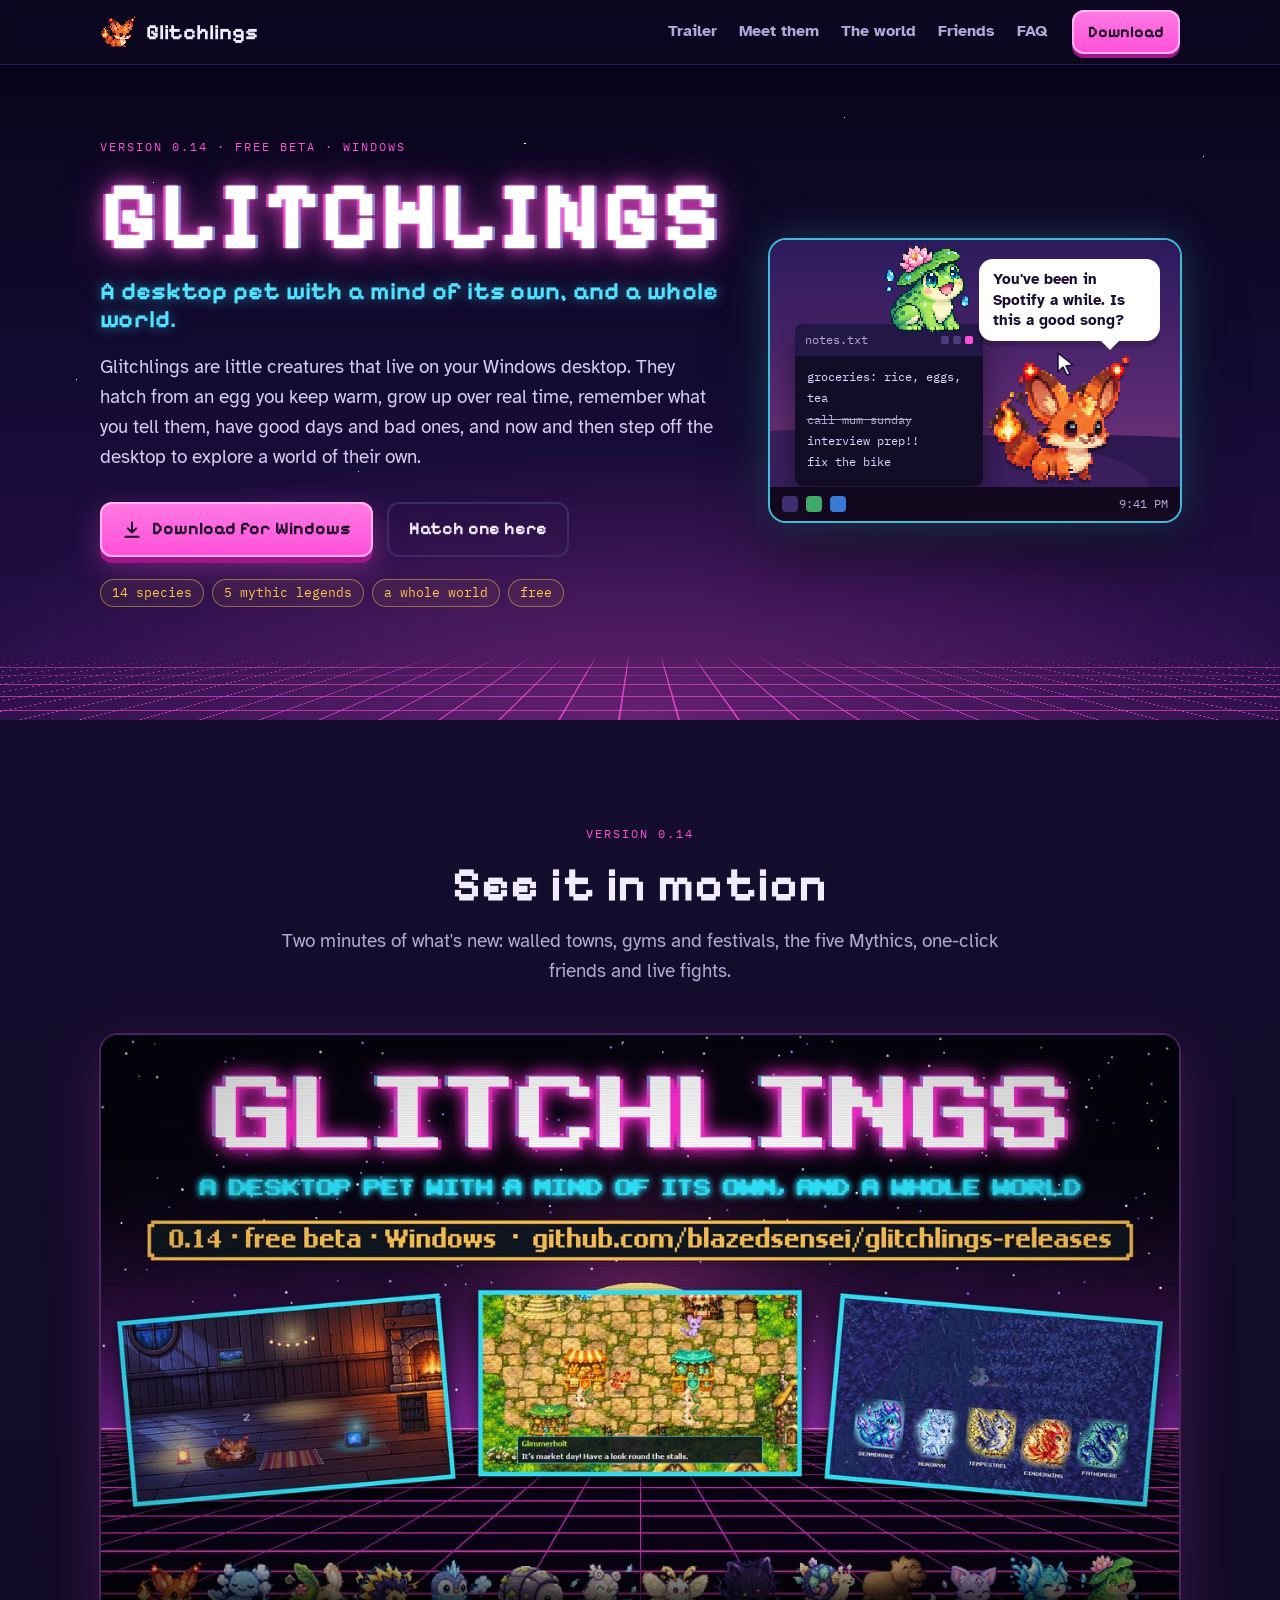
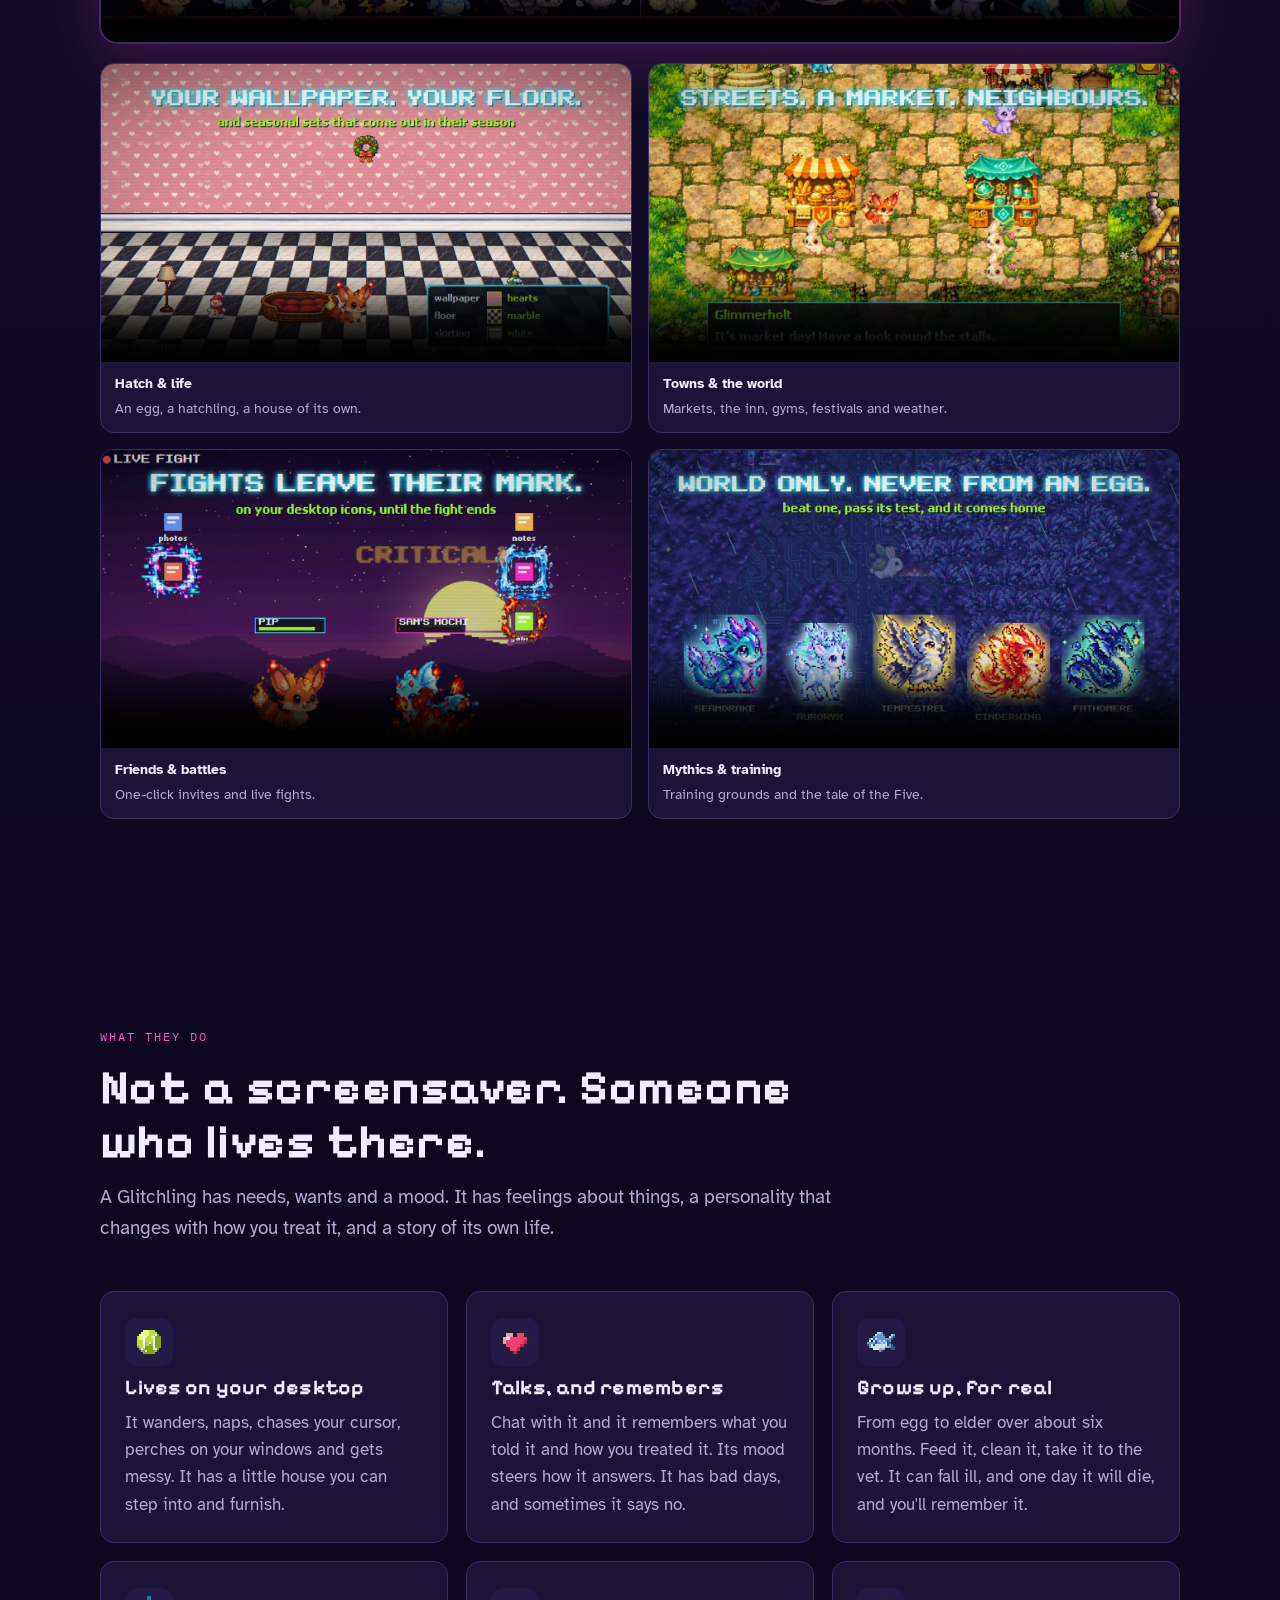
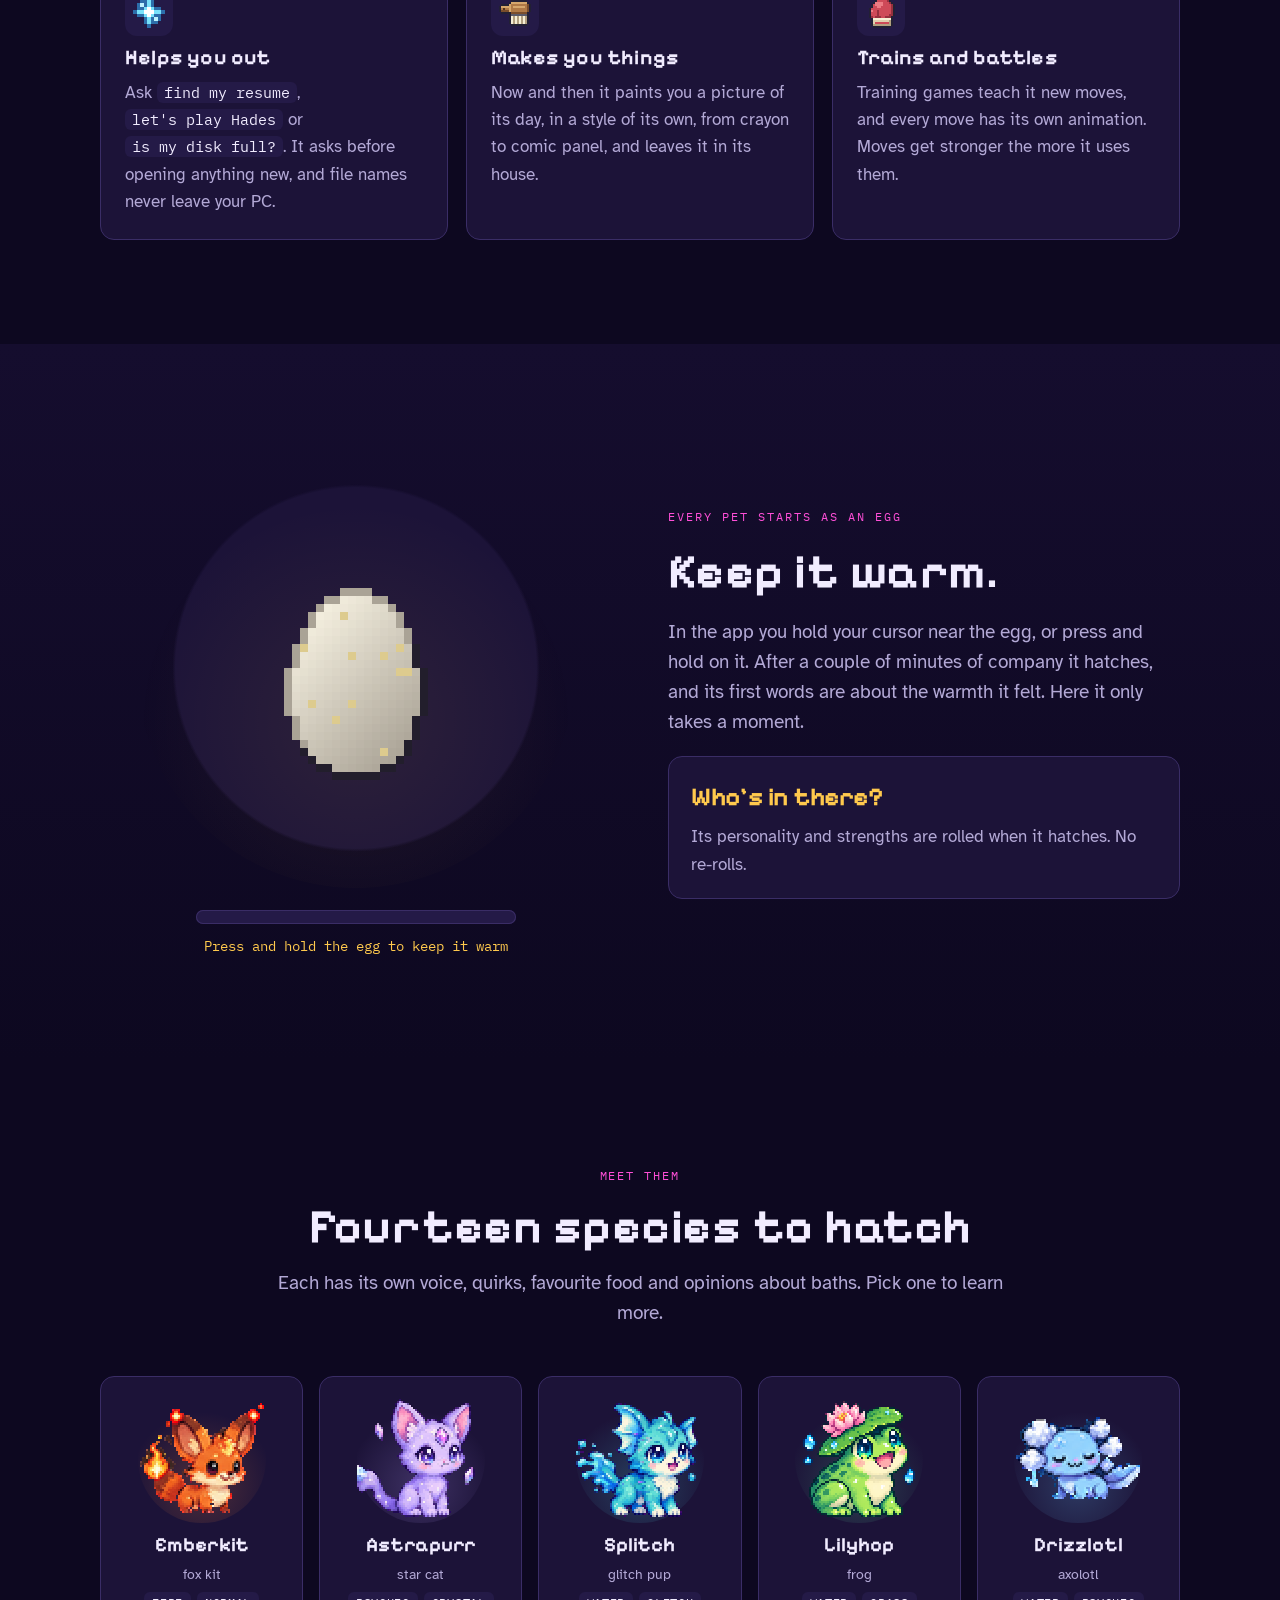
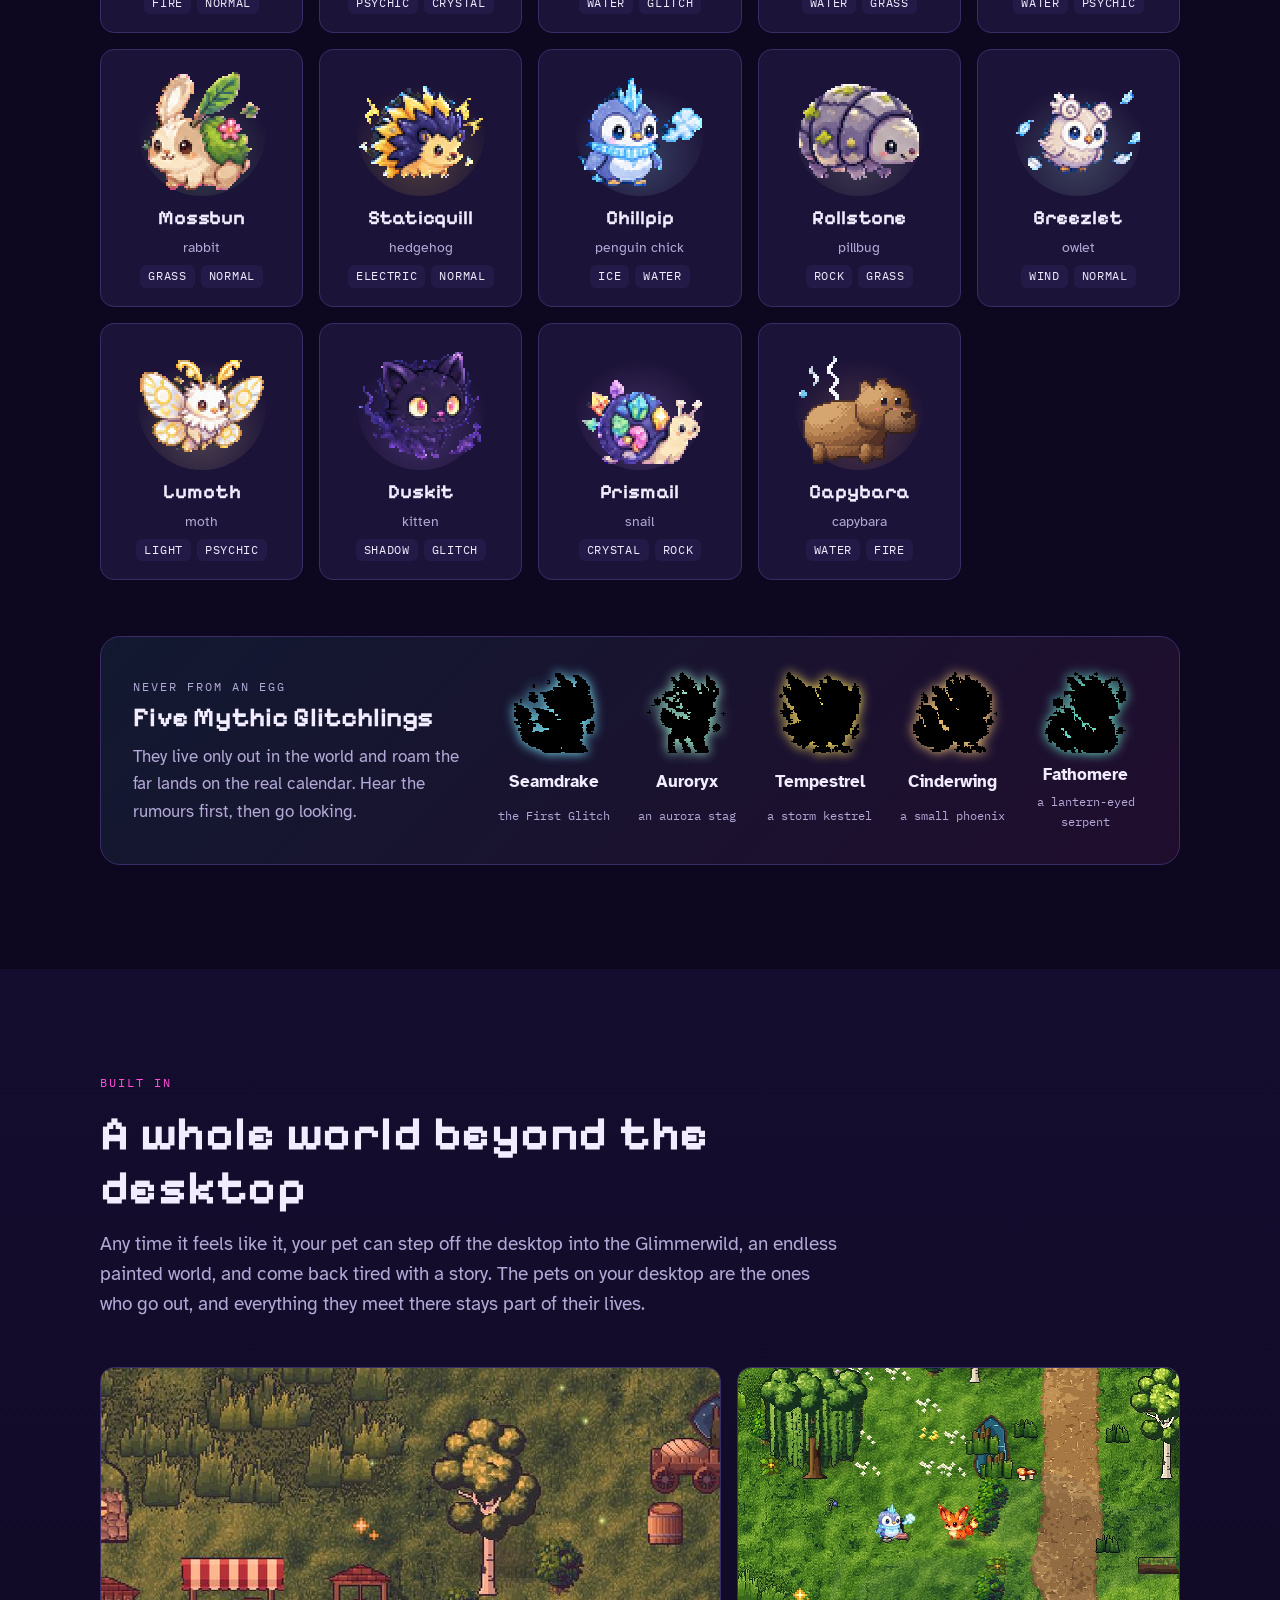
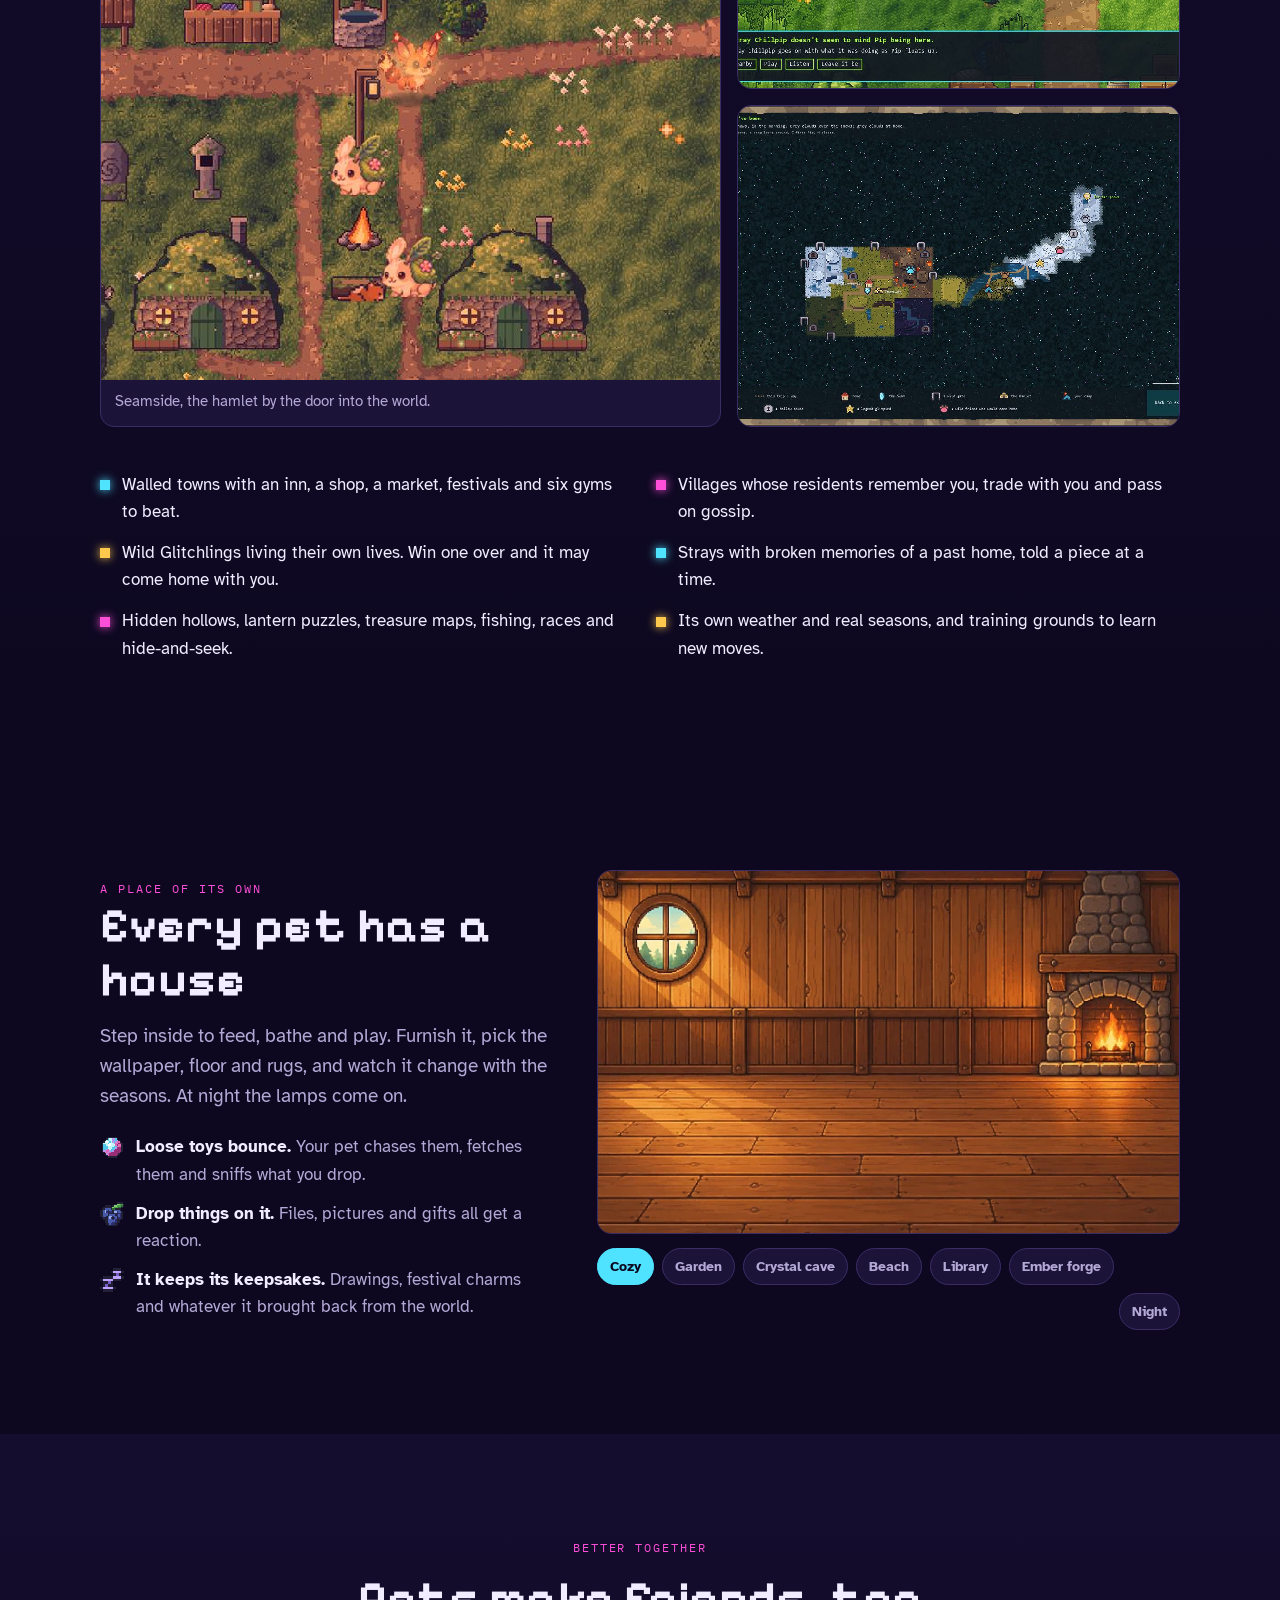
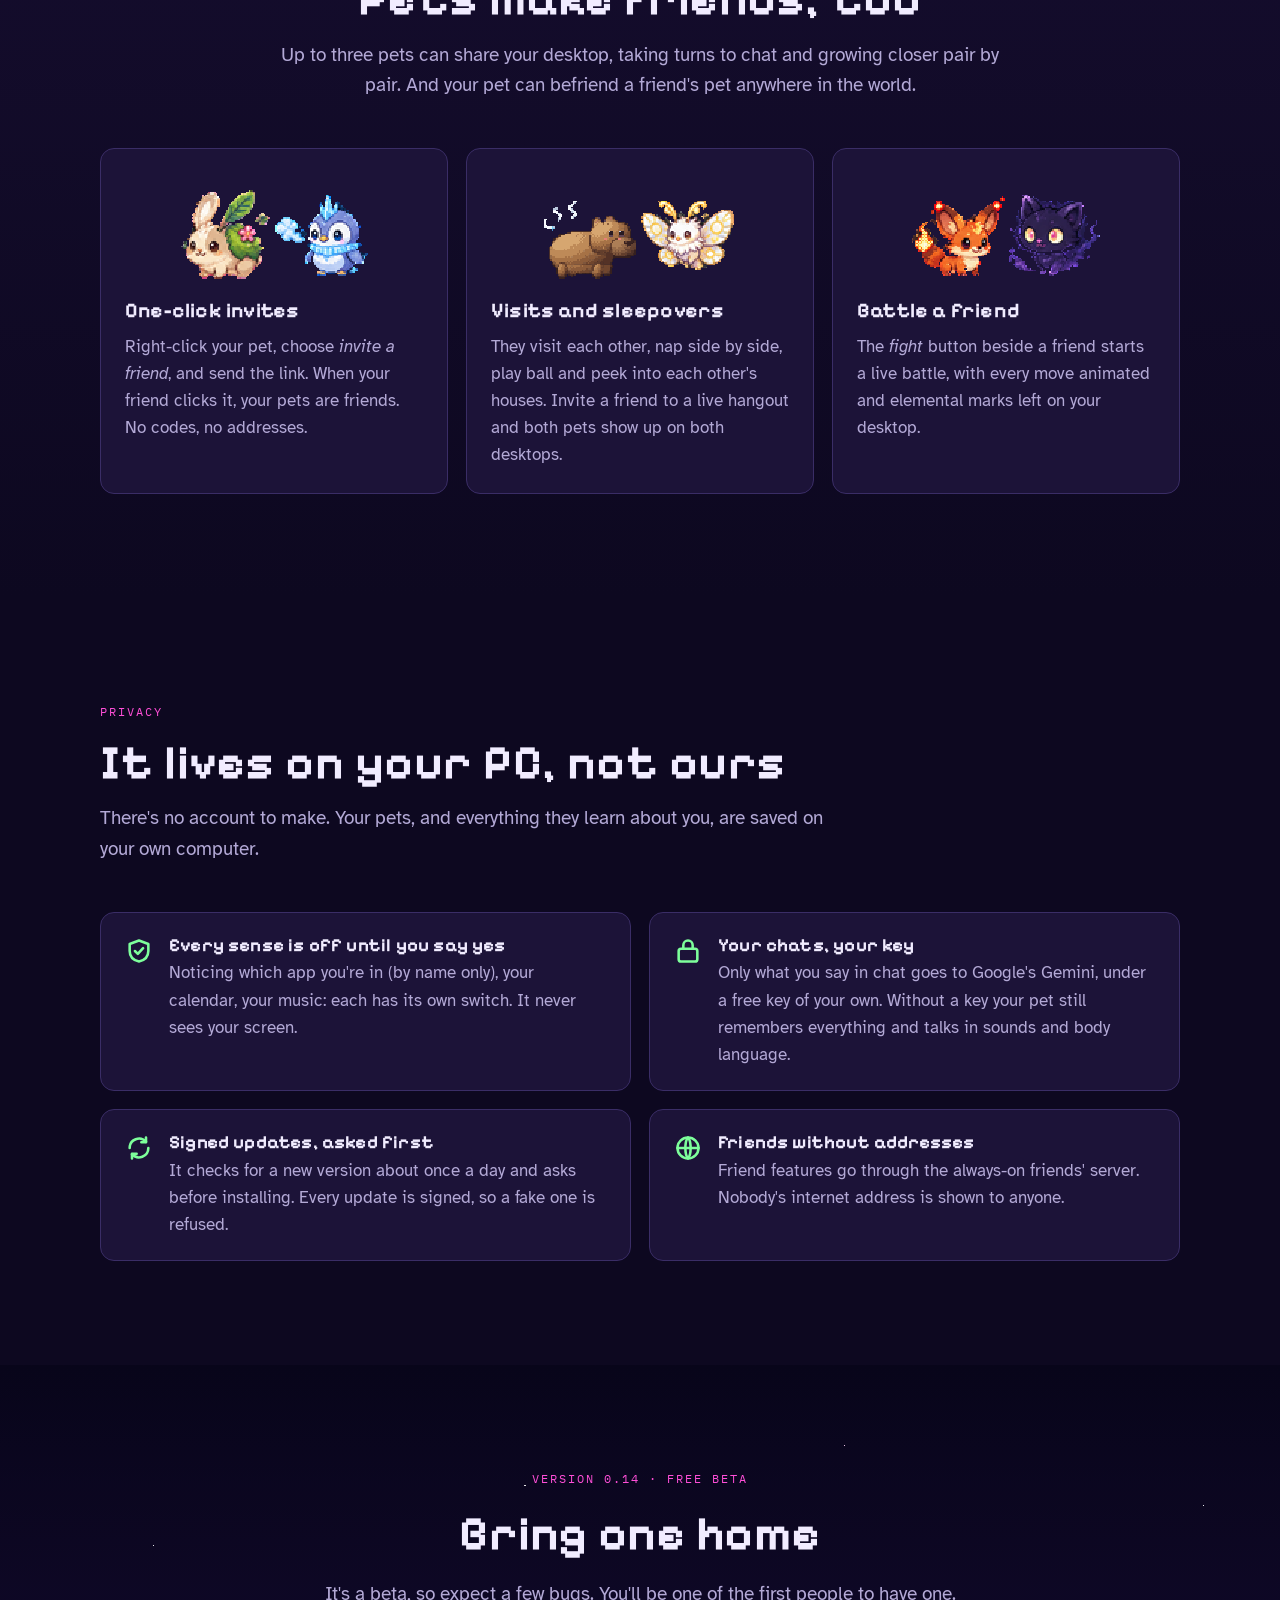
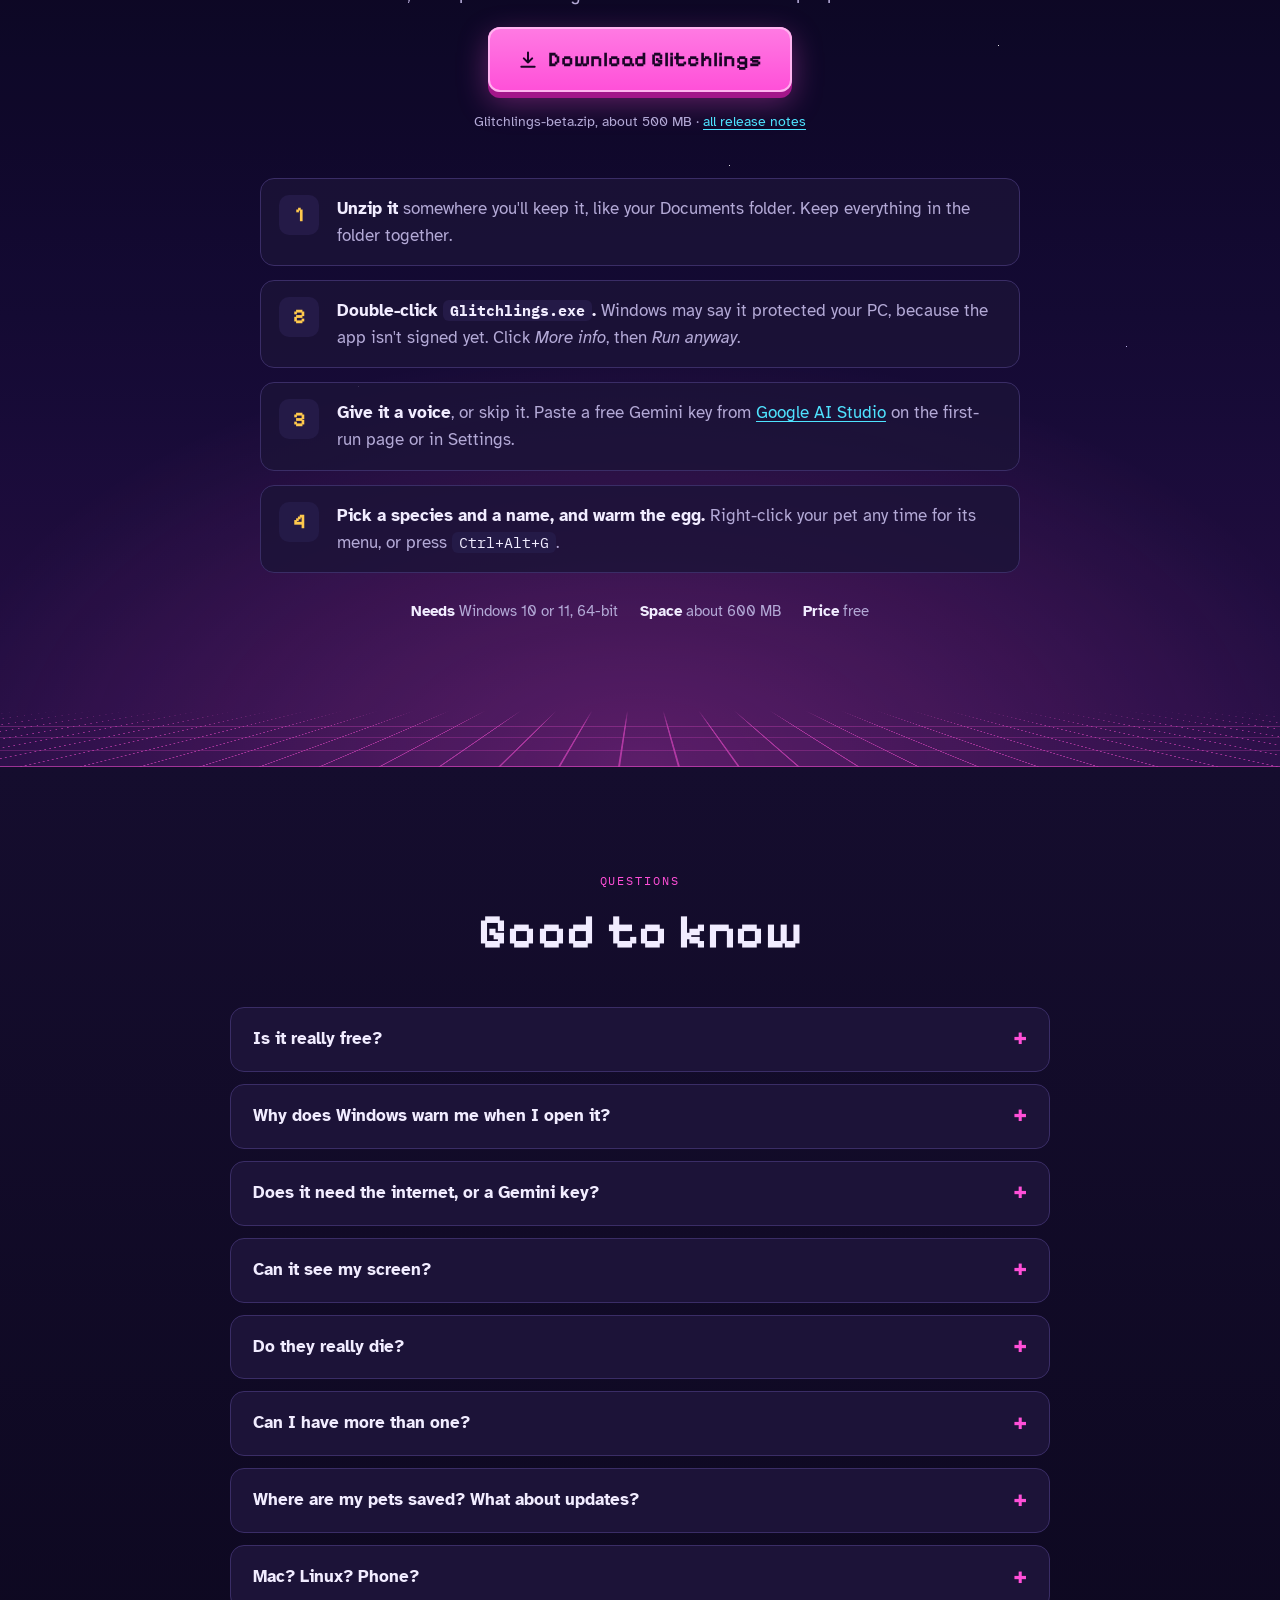
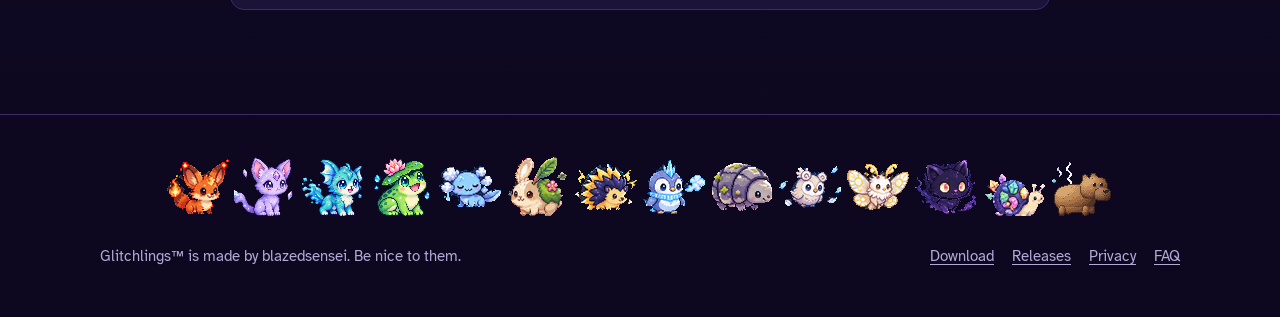
==== commit 805ddaf7: "Add the 0.14 trailer and four feature clips" ====
--- a/index.html
+++ b/index.html
@@ -5,9 +5,9 @@
 <meta name="viewport" content="width=device-width, initial-scale=1, viewport-fit=cover">
 <title>Glitchlings: a desktop pet with a mind of its own</title>
 <meta name="description" content="Glitchlings are little creatures that live on your Windows desktop. They hatch from an egg, grow up, remember you, make friends, and step off the desktop into a whole world of their own. Free beta.">
-<meta name="robots" content="noindex">
 <meta name="theme-color" content="#0d0820">
 <!-- SITE_URL: the domain lives in these absolute links, robots.txt and sitemap.xml. See website/README.md. -->
+<meta name="robots" content="noindex">
 <link rel="canonical" href="https://blazedsensei.github.io/glitchlings-site/">
 <meta property="og:type" content="website">
 <meta property="og:site_name" content="Glitchlings">
@@ -49,6 +49,7 @@
       Glitchlings
     </a>
     <nav class="nav" aria-label="Sections">
+      <a href="#trailer">Trailer</a>
       <a href="#meet">Meet them</a>
       <a href="#world">The world</a>
       <a href="#friends">Friends</a>
@@ -101,6 +102,49 @@
     </div>
   </section>
 
+  <!-- ===== trailer ===== -->
+  <section class="band alt" id="trailer">
+    <div class="wrap">
+      <div class="head center reveal">
+        <p class="eyebrow">Version 0.14</p>
+        <h2>See it in motion</h2>
+        <p class="lede">Two minutes of what's new: walled towns, gyms and festivals, the five Mythics, one-click friends and live fights.</p>
+      </div>
+      <div class="trailer reveal">
+        <video controls playsinline preload="none" poster="video/trailer.jpg" width="1280" height="720" aria-label="The Glitchlings 0.14 trailer">
+          <source src="video/trailer.mp4" type="video/mp4">
+          <a href="video/trailer.mp4">Watch the trailer</a>
+        </video>
+      </div>
+      <div class="clips">
+        <figure class="clip reveal">
+          <video controls playsinline preload="none" poster="video/hatch-life.jpg" width="1280" height="720" aria-label="Clip: hatching and life on the desktop">
+            <source src="video/hatch-life.mp4" type="video/mp4">
+          </video>
+          <figcaption><strong>Hatch &amp; life</strong> An egg, a hatchling, a house of its own.</figcaption>
+        </figure>
+        <figure class="clip reveal">
+          <video controls playsinline preload="none" poster="video/world-towns.jpg" width="1280" height="720" aria-label="Clip: towns and the world">
+            <source src="video/world-towns.mp4" type="video/mp4">
+          </video>
+          <figcaption><strong>Towns &amp; the world</strong> Markets, the inn, gyms, festivals and weather.</figcaption>
+        </figure>
+        <figure class="clip reveal">
+          <video controls playsinline preload="none" poster="video/friends-battles.jpg" width="1280" height="720" aria-label="Clip: friends and battles">
+            <source src="video/friends-battles.mp4" type="video/mp4">
+          </video>
+          <figcaption><strong>Friends &amp; battles</strong> One-click invites and live fights.</figcaption>
+        </figure>
+        <figure class="clip reveal">
+          <video controls playsinline preload="none" poster="video/mythics-training.jpg" width="1280" height="720" aria-label="Clip: Mythics and training">
+            <source src="video/mythics-training.mp4" type="video/mp4">
+          </video>
+          <figcaption><strong>Mythics &amp; training</strong> Training grounds and the tale of the Five.</figcaption>
+        </figure>
+      </div>
+    </div>
+  </section>
+
   <!-- ===== what they do ===== -->
   <section class="band" id="about">
     <div class="wrap">
--- a/style.css
+++ b/style.css
@@ -283,6 +283,15 @@
 @media (max-width: 860px) { .mythics { grid-template-columns: 1fr; padding: 24px 18px; } }
 @media (max-width: 560px) { .mythic-row { grid-template-columns: repeat(3, 1fr); row-gap: 18px; } }
 
+/* trailer */
+.trailer { border-radius: 18px; overflow: hidden; border: 1px solid var(--line); background: #000; box-shadow: 0 0 0 1px rgba(255, 79, 216, .25), 0 20px 60px rgba(255, 79, 216, .18); }
+.trailer video, .clip video { display: block; width: 100%; height: auto; aspect-ratio: 16 / 9; background: #000; }
+.clips { display: grid; grid-template-columns: 1fr 1fr; gap: 16px; margin-top: 20px; }
+.clip { margin: 0; border-radius: var(--radius); overflow: hidden; background: var(--panel); border: 1px solid var(--line); }
+.clip figcaption { padding: 10px 14px 12px; font-size: .9rem; color: var(--muted); display: grid; gap: 2px; }
+.clip figcaption strong { color: var(--ink); }
+@media (max-width: 600px) { .clips { grid-template-columns: 1fr; } }
+
 /* world */
 .shots { display: grid; grid-template-columns: 1.4fr 1fr; grid-template-rows: auto auto; gap: 16px; }
 .shot { margin: 0; border-radius: var(--radius); overflow: hidden; background: var(--panel); border: 1px solid var(--line); }
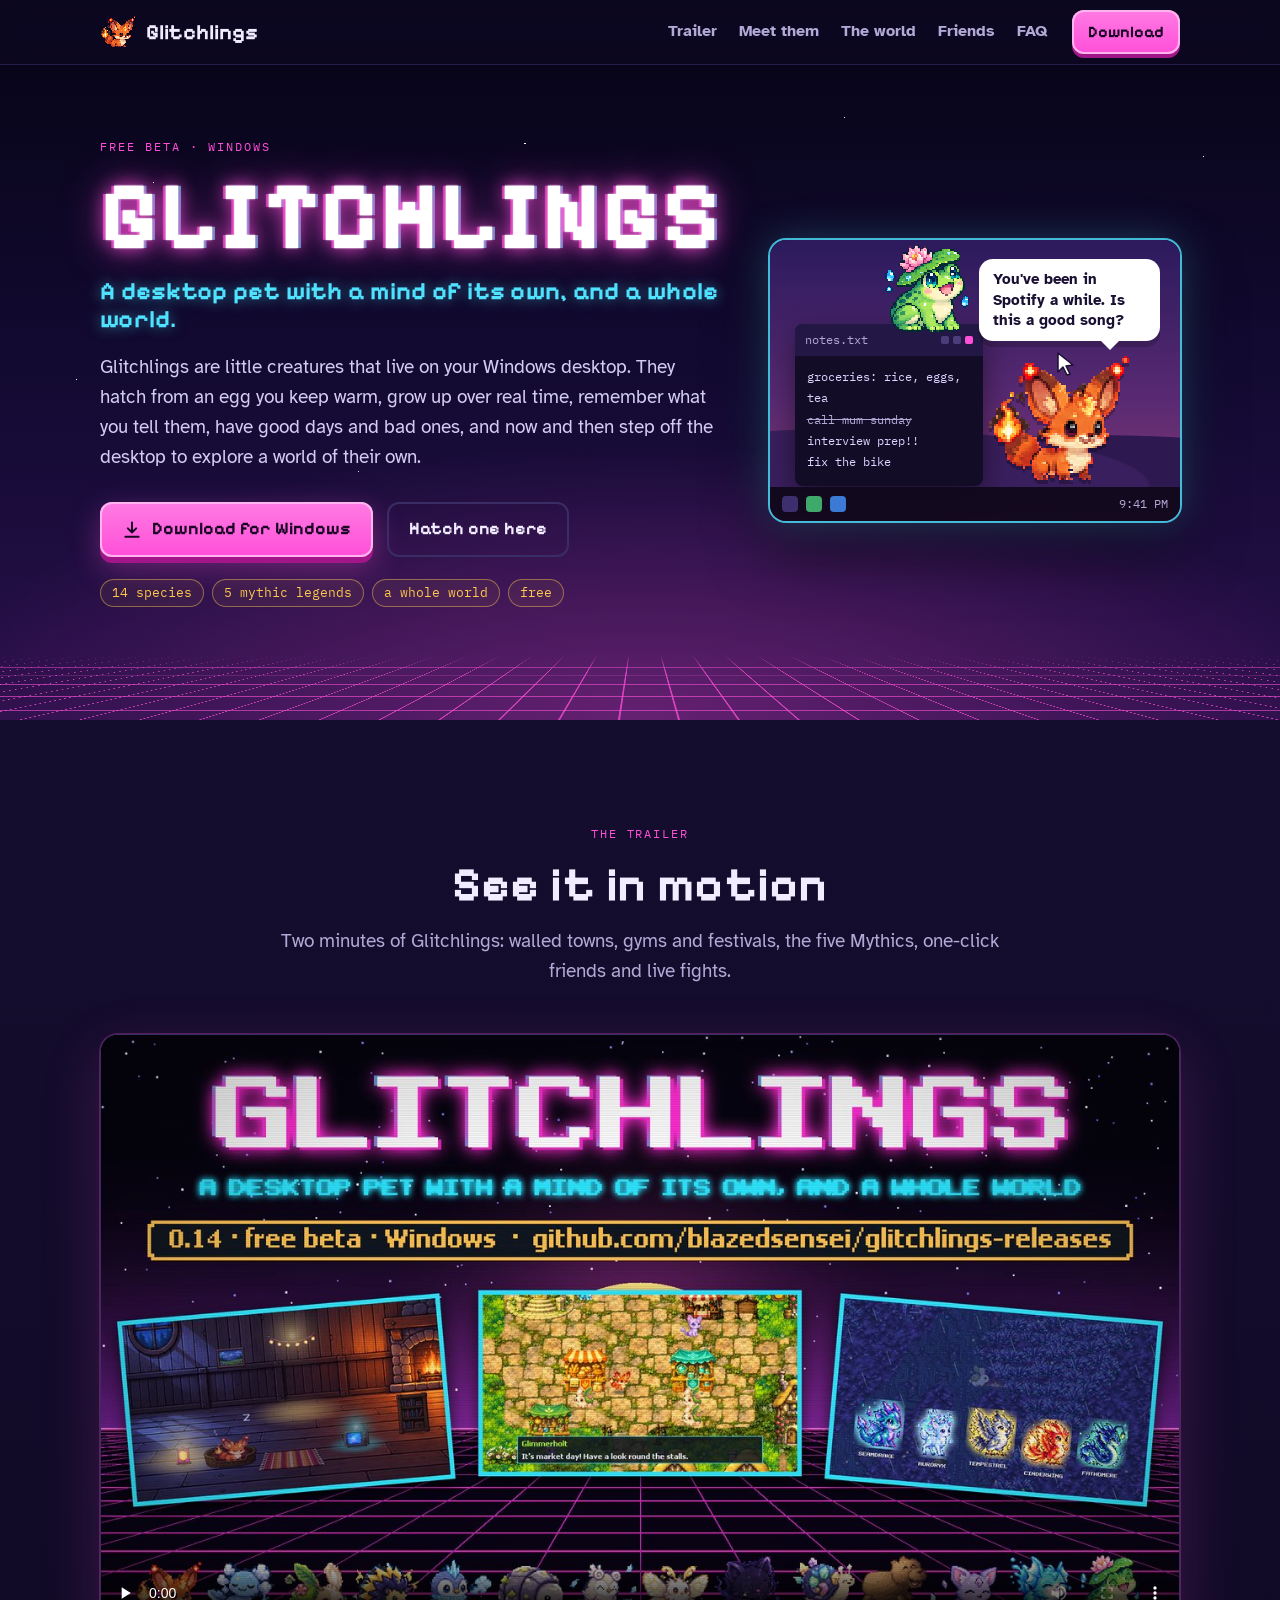
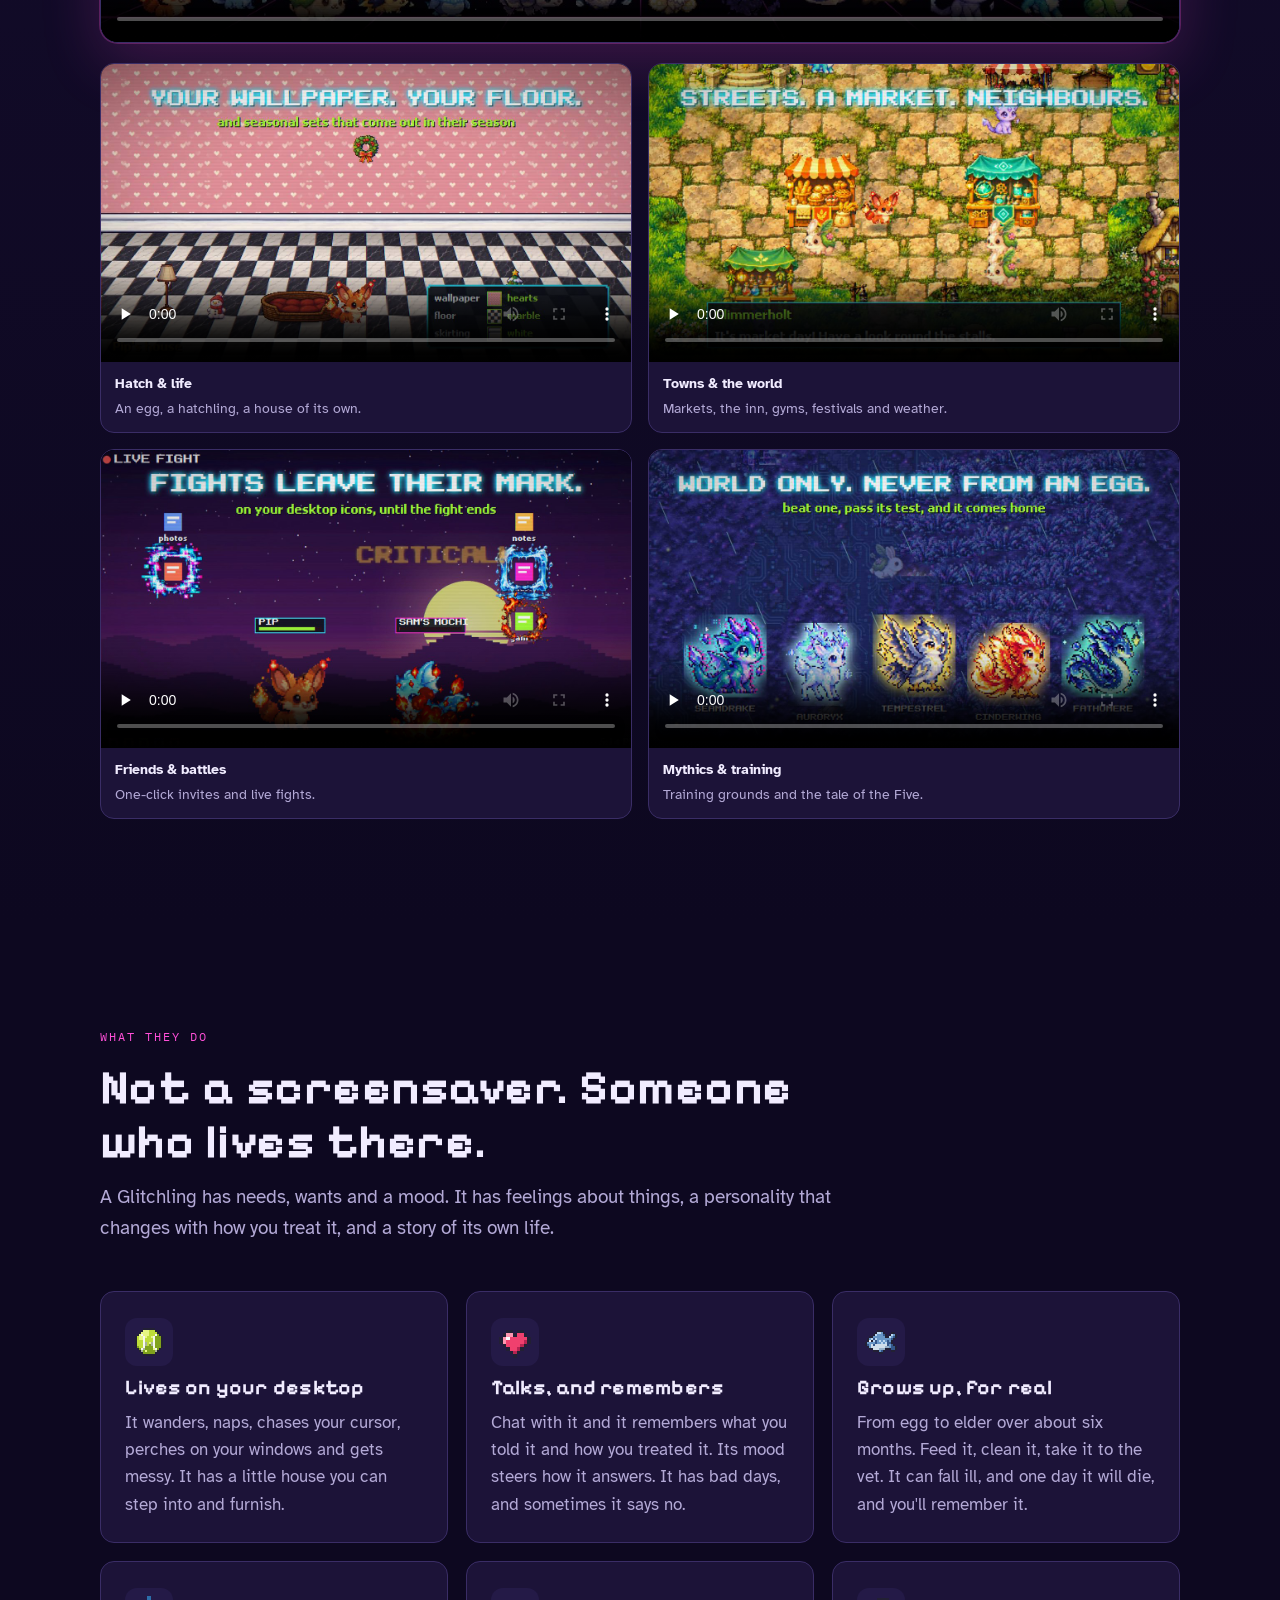
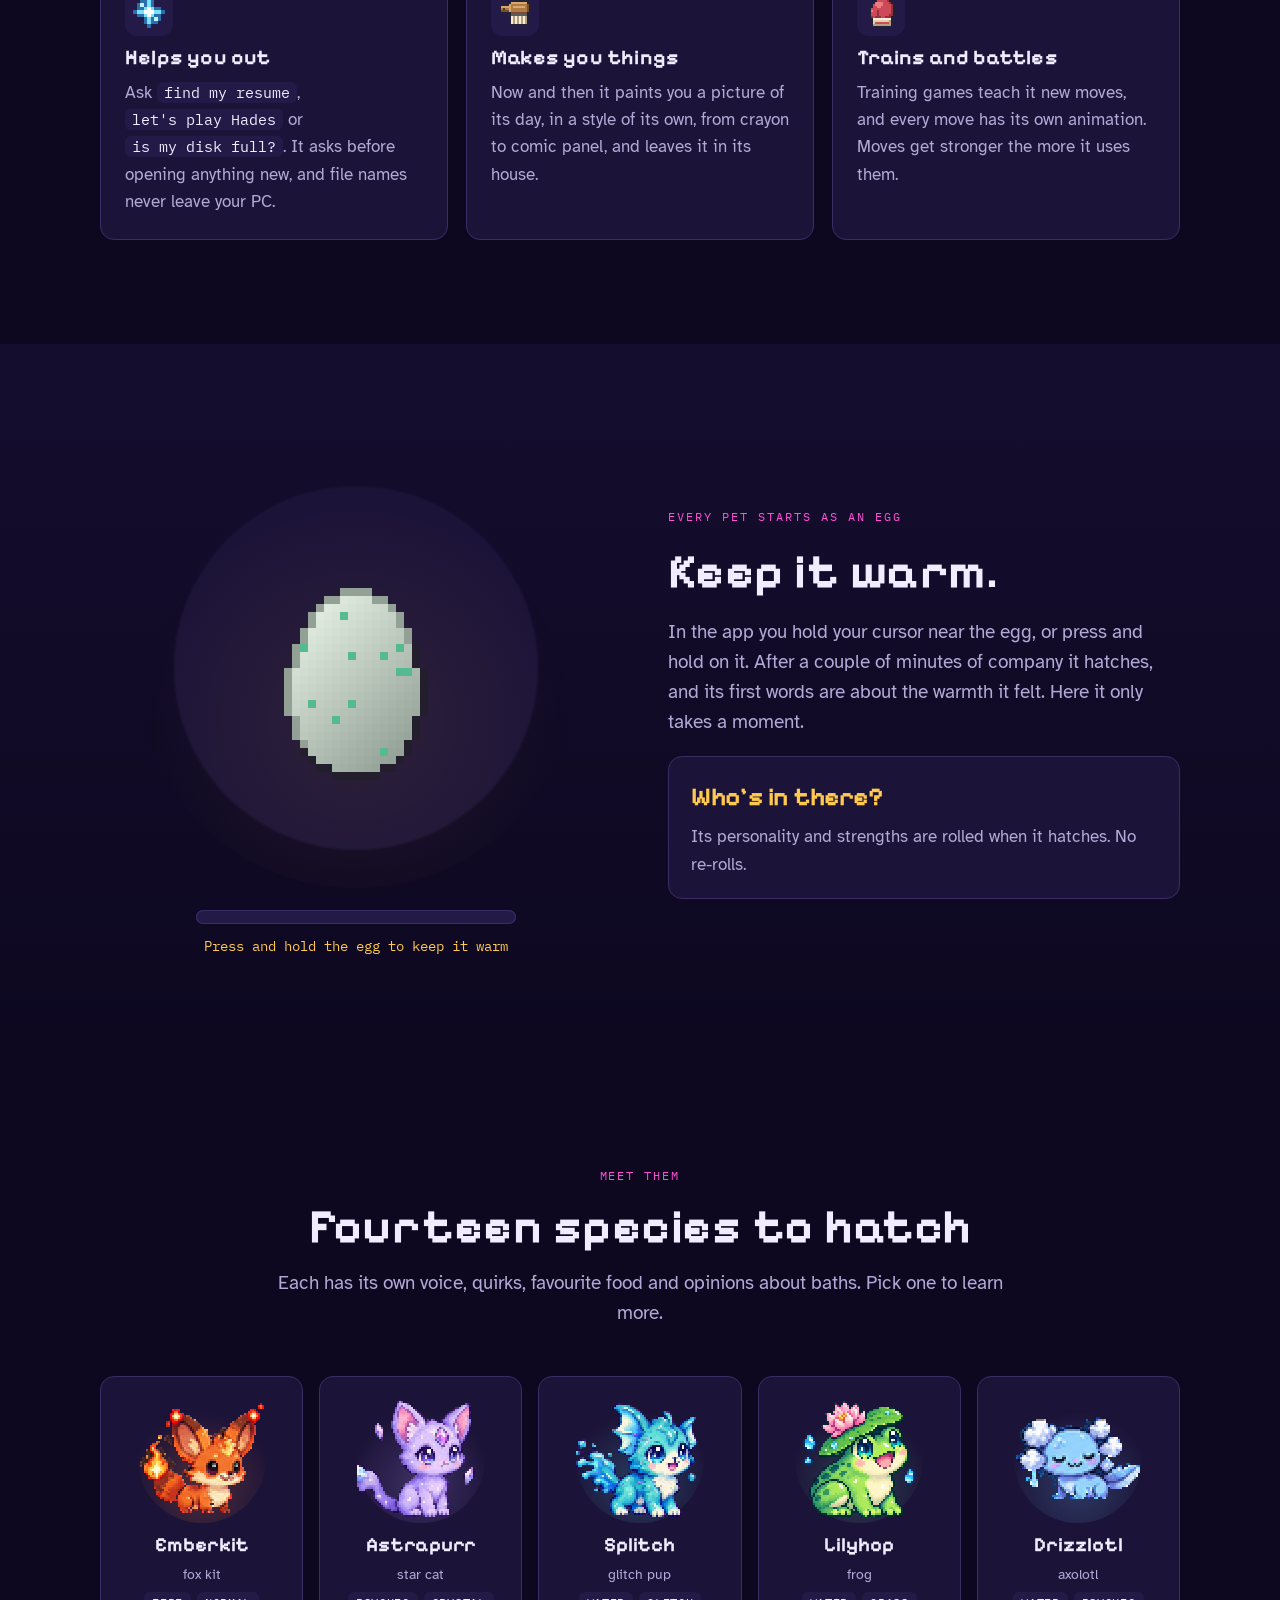
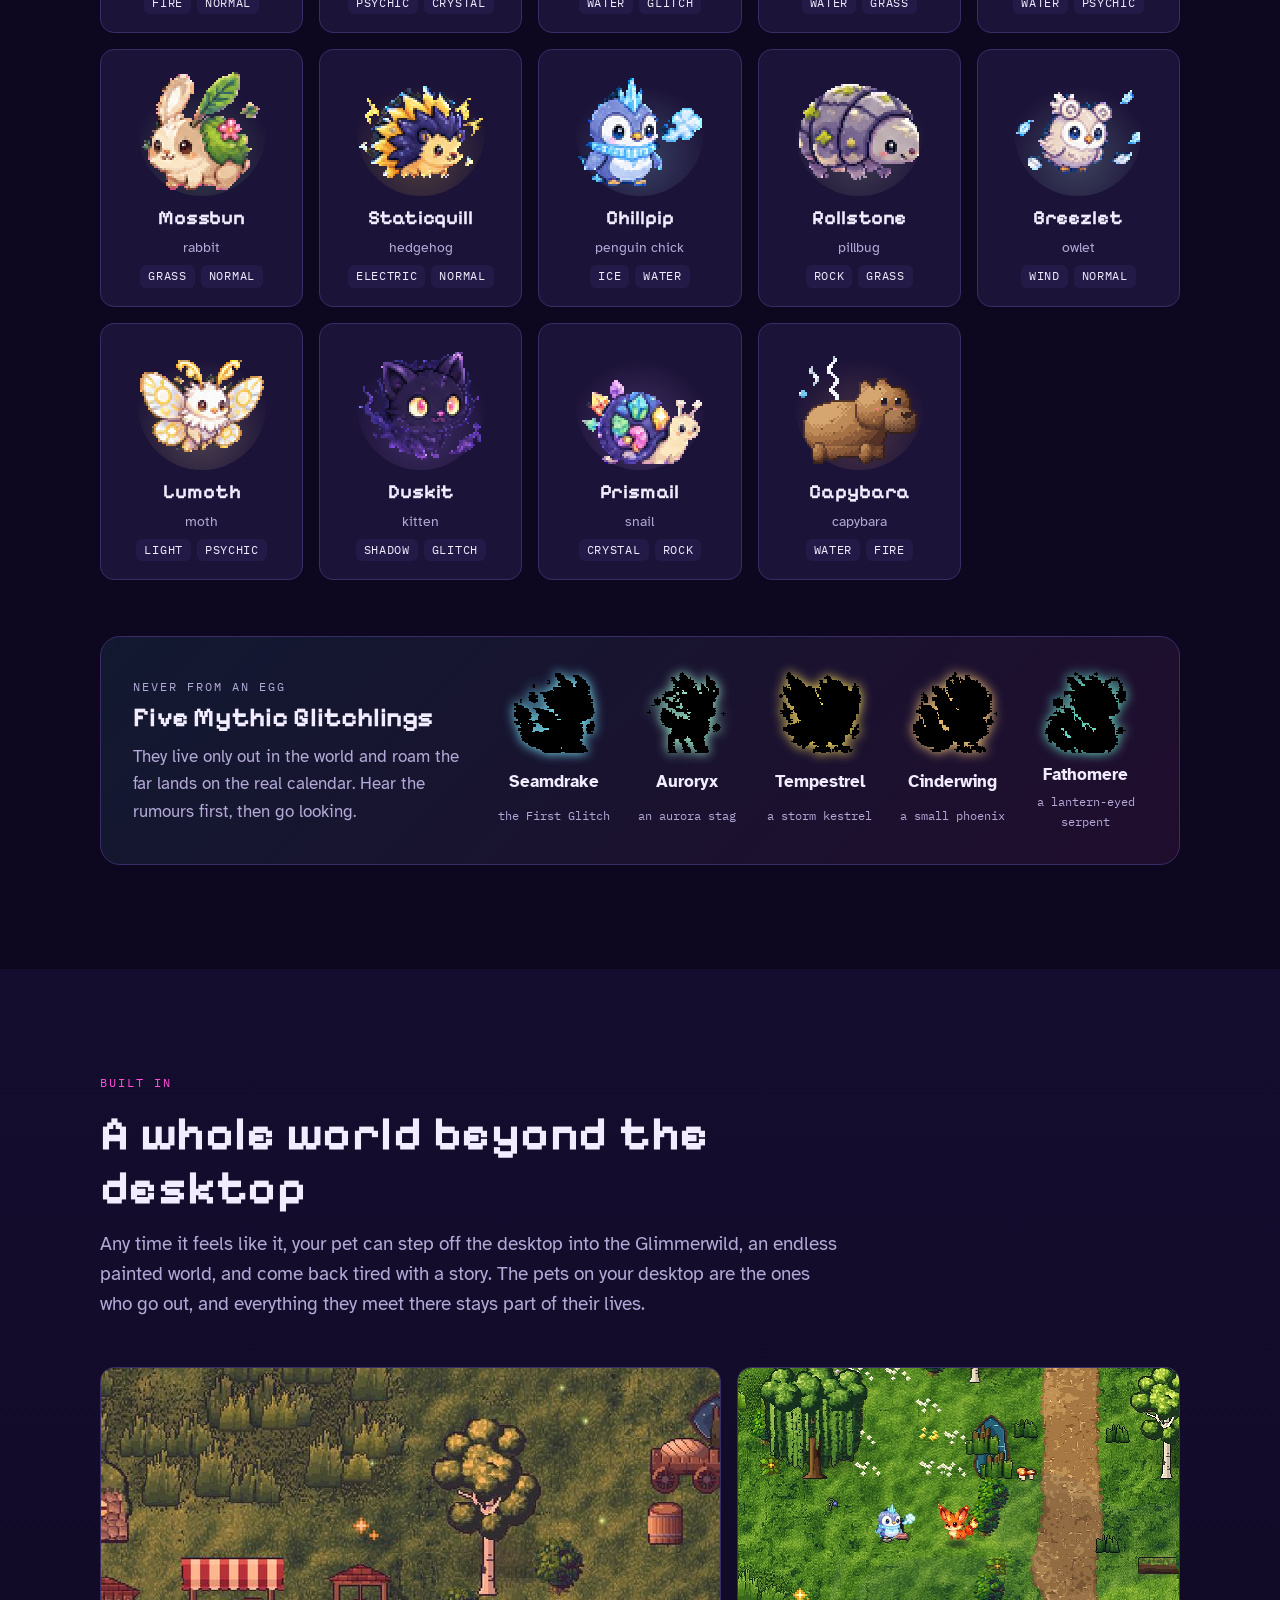
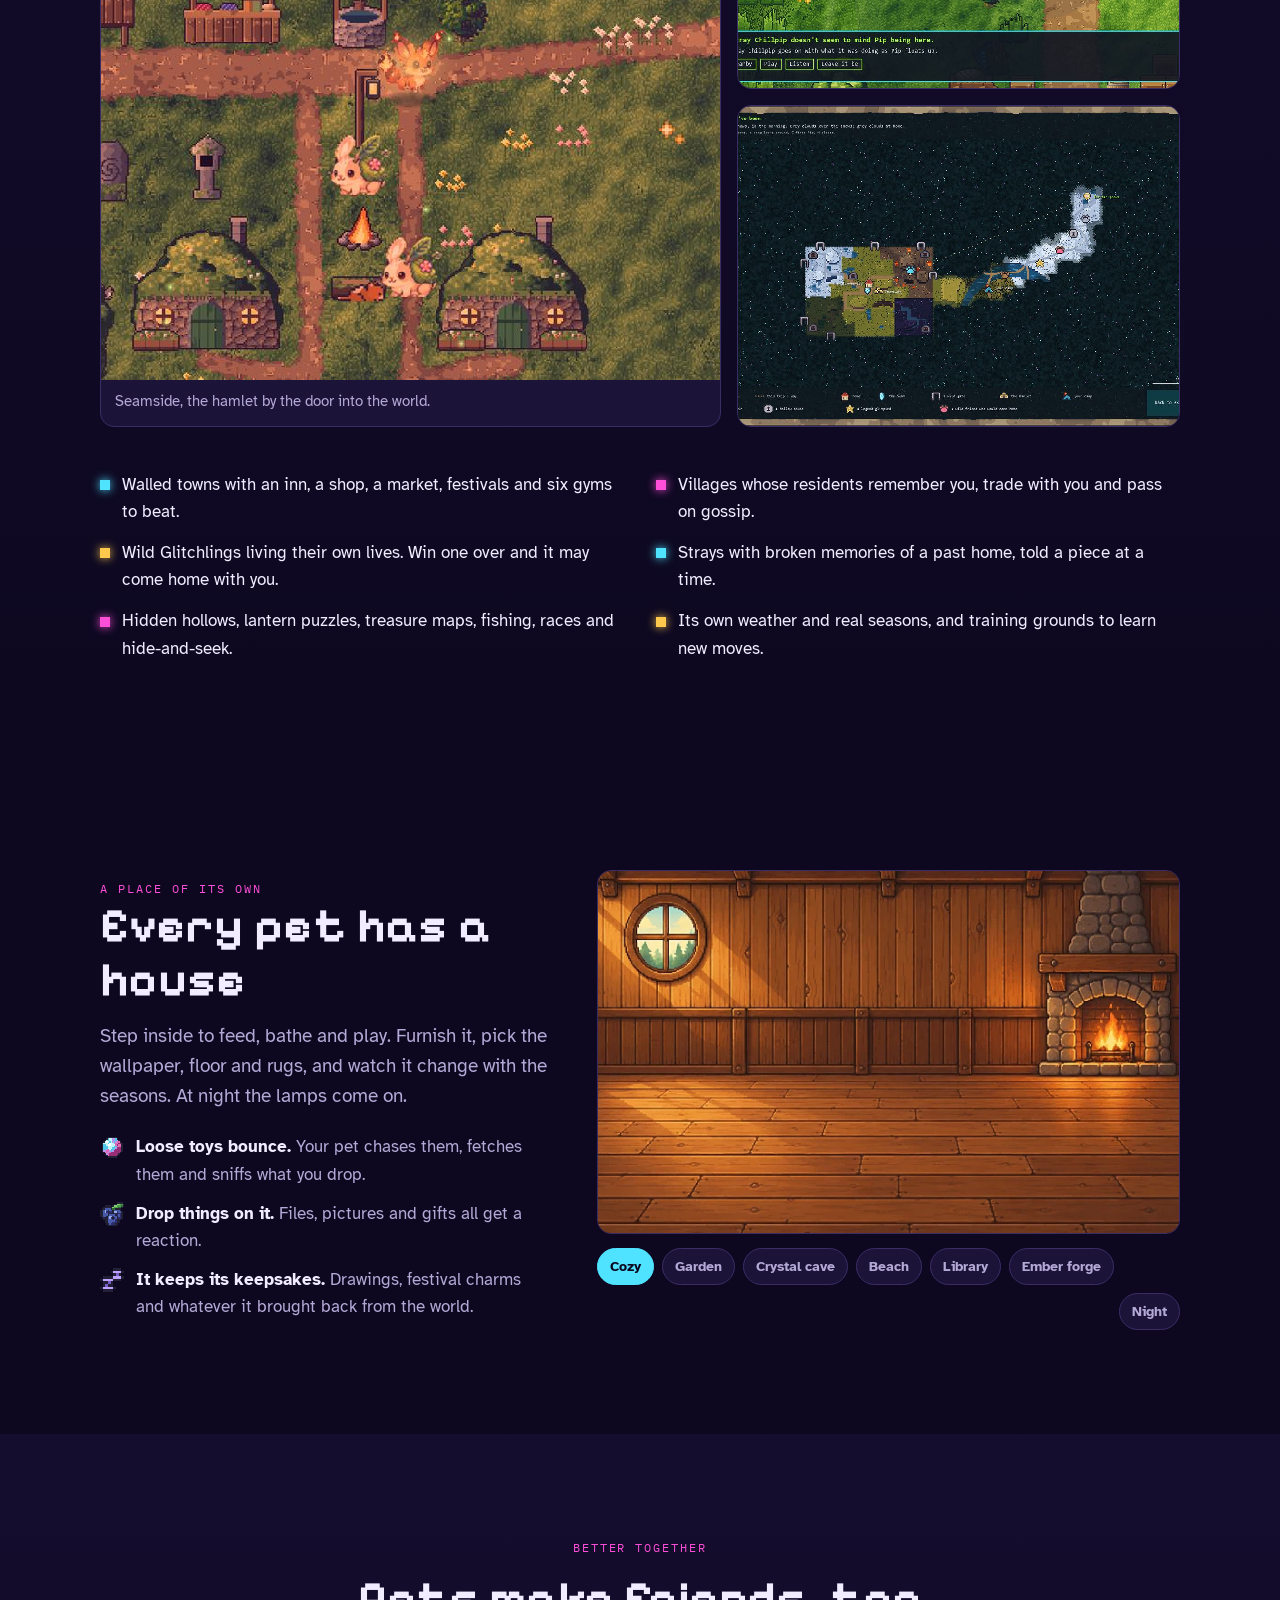
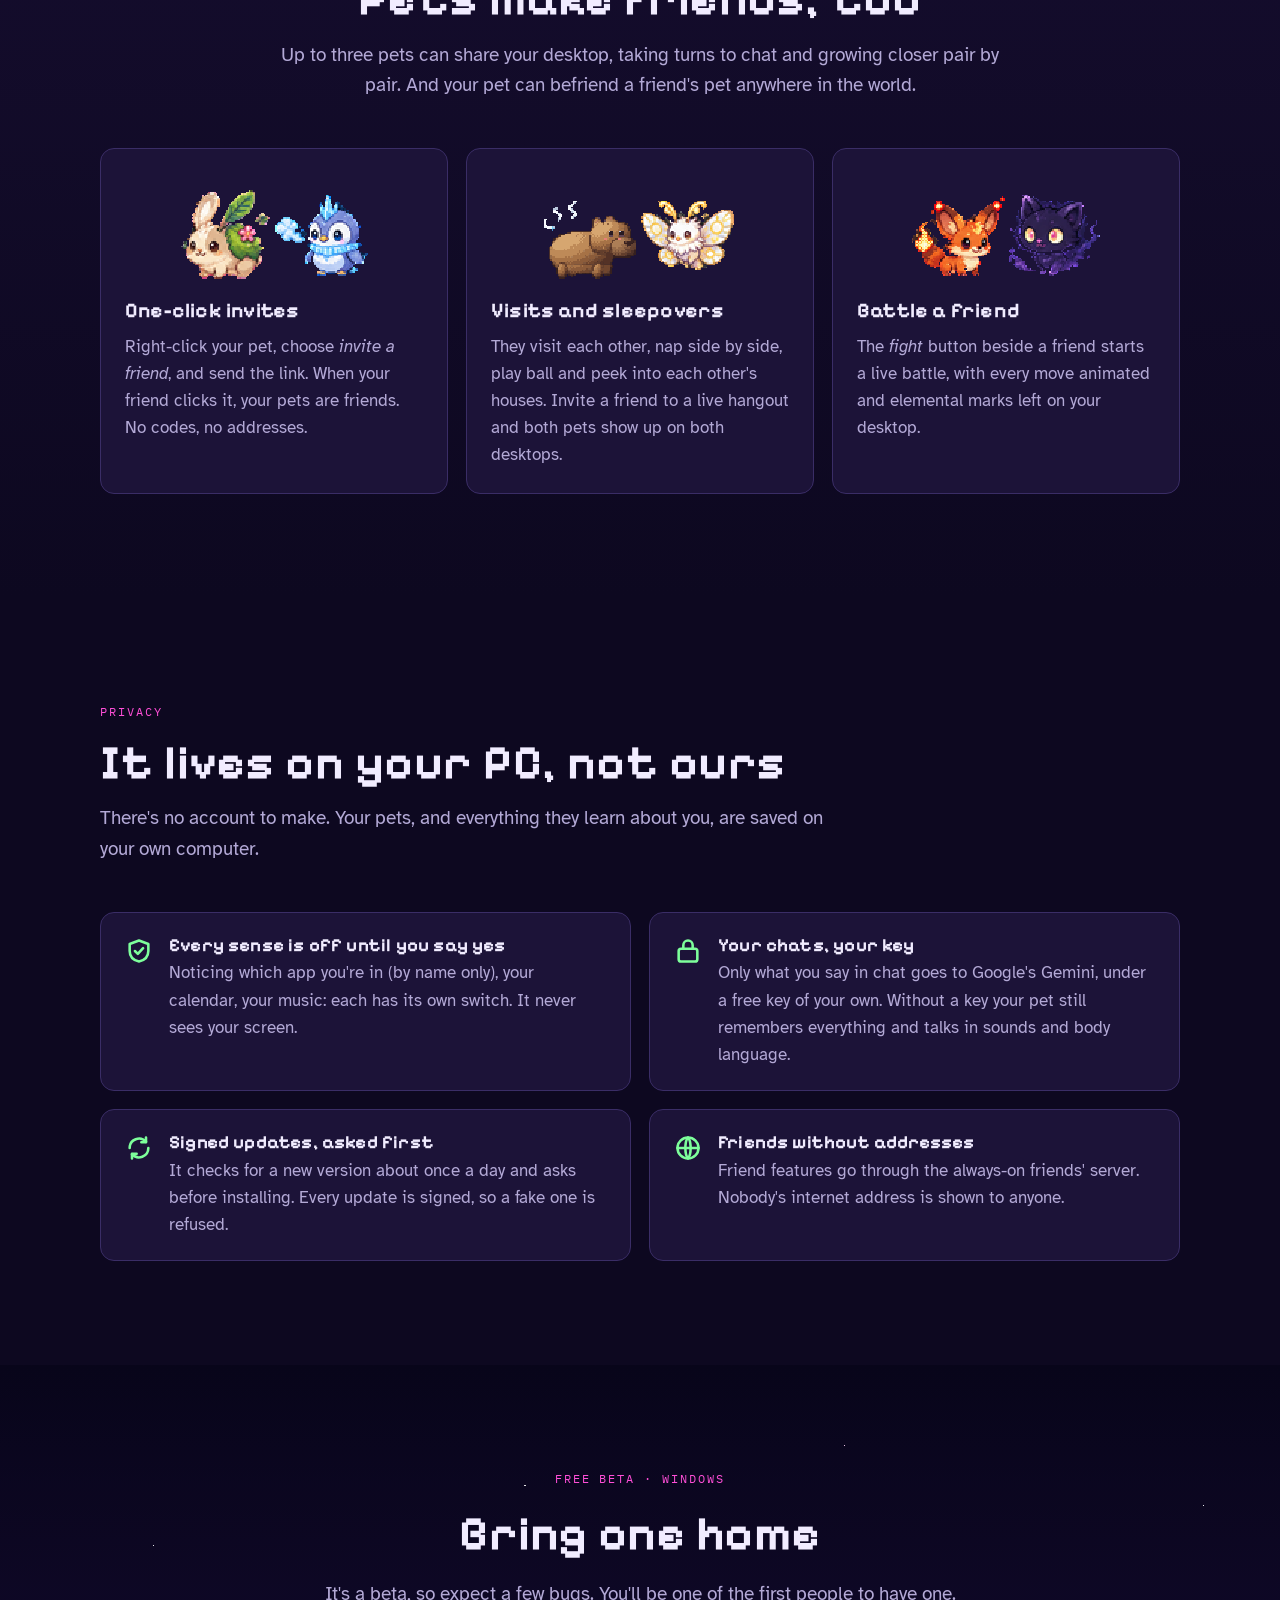
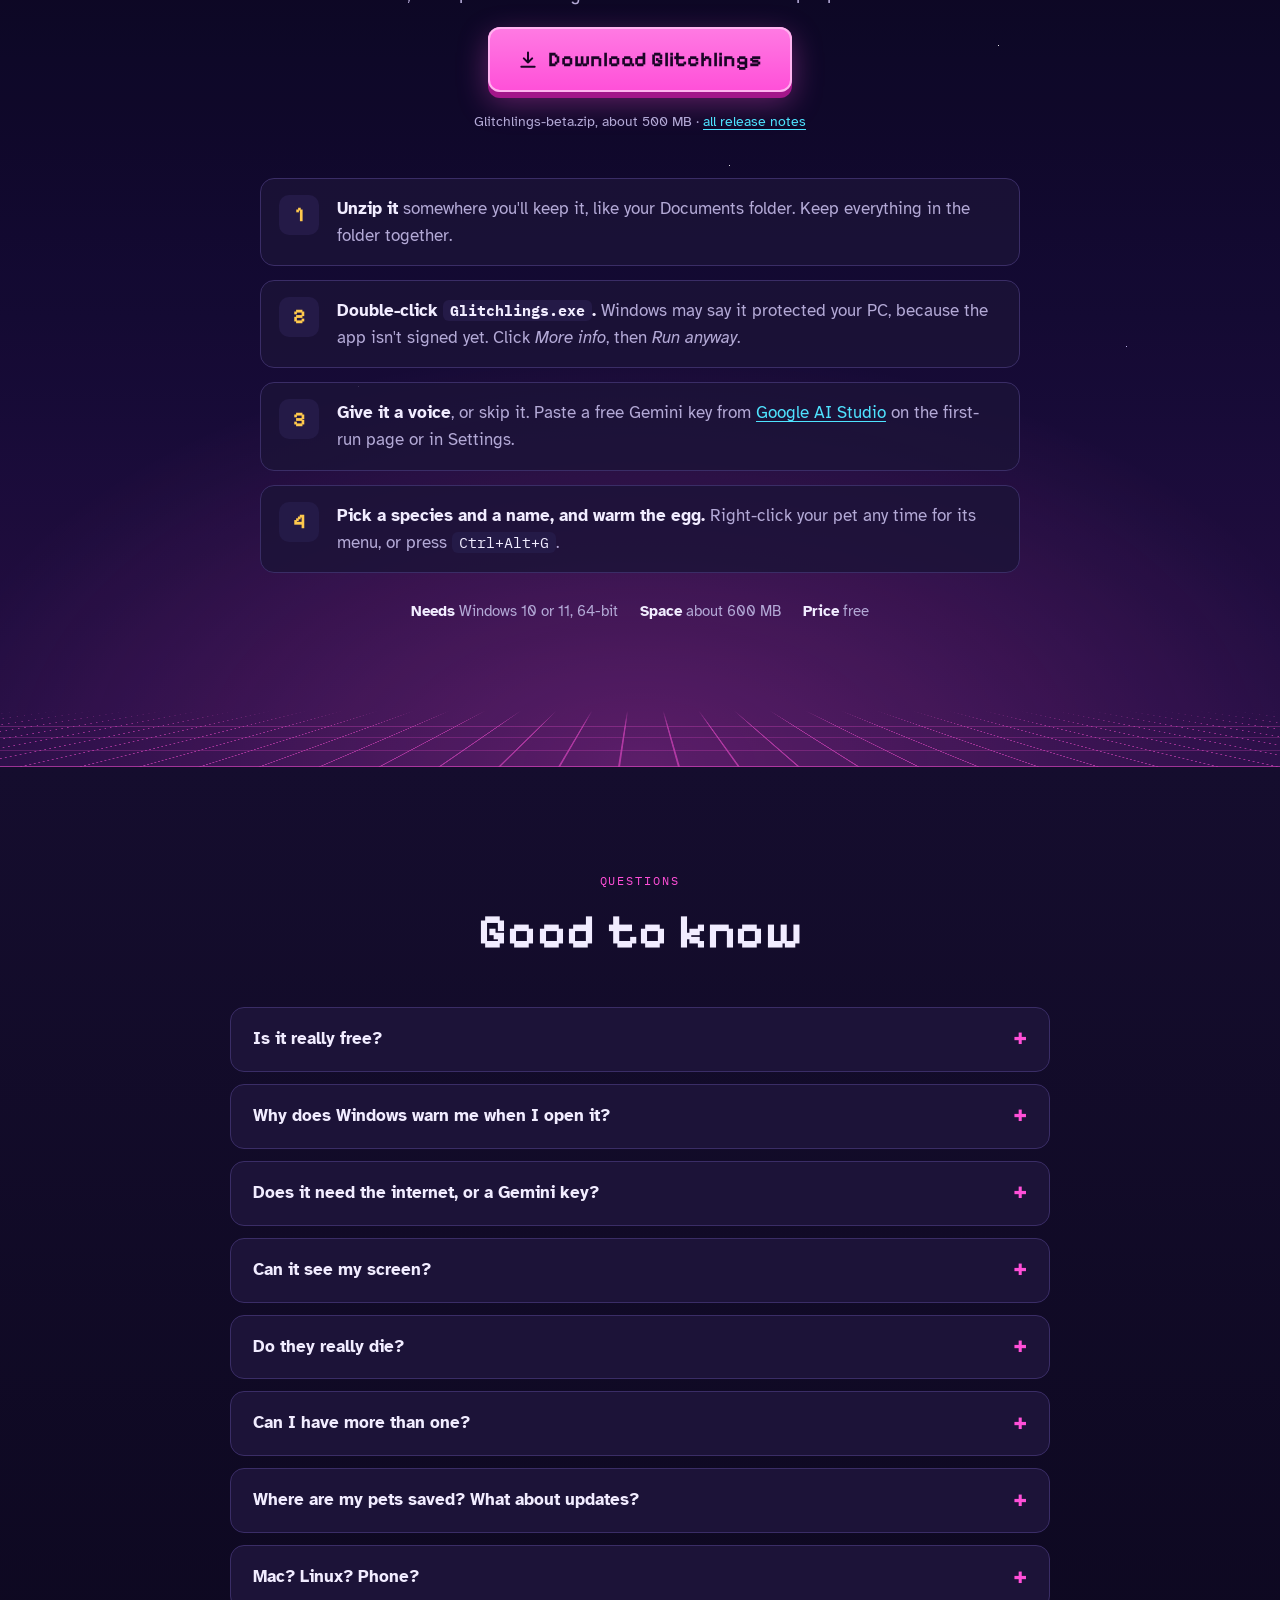
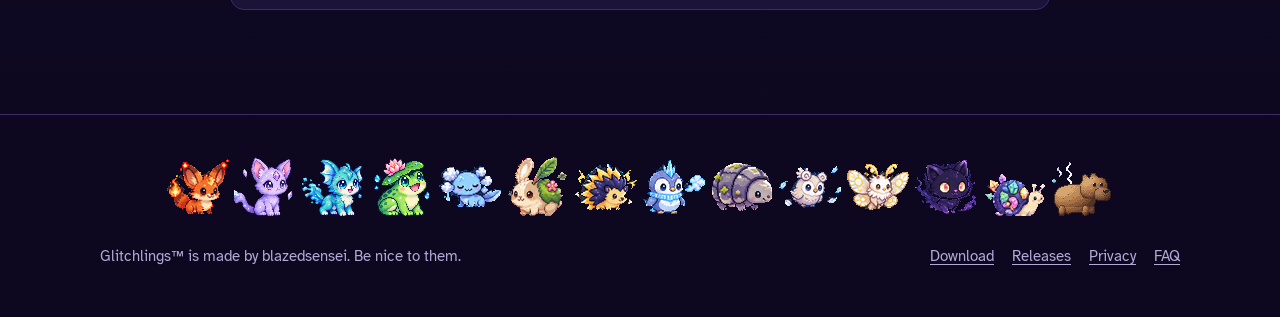
==== commit 5d6145d1: "No version numbers on the page: the eyebrows say free beta, the trailer is just the trailer" ====
--- a/index.html
+++ b/index.html
@@ -67,7 +67,7 @@
     <div class="grid" aria-hidden="true"></div>
     <div class="wrap hero-inner">
       <div>
-        <p class="eyebrow"><span data-version>Version 0.14</span> · free beta · Windows</p>
+        <p class="eyebrow">Free beta · Windows</p>
         <h1>
           <span class="logo" data-text="GLITCHLINGS">GLITCHLINGS</span>
           <span class="tagline">A desktop pet with a mind of its own, and a whole world.</span>
@@ -106,12 +106,12 @@
   <section class="band alt" id="trailer">
     <div class="wrap">
       <div class="head center reveal">
-        <p class="eyebrow">Version 0.14</p>
+        <p class="eyebrow">The trailer</p>
         <h2>See it in motion</h2>
-        <p class="lede">Two minutes of what's new: walled towns, gyms and festivals, the five Mythics, one-click friends and live fights.</p>
+        <p class="lede">Two minutes of Glitchlings: walled towns, gyms and festivals, the five Mythics, one-click friends and live fights.</p>
       </div>
       <div class="trailer reveal">
-        <video controls playsinline preload="none" poster="video/trailer.jpg" width="1280" height="720" aria-label="The Glitchlings 0.14 trailer">
+        <video controls playsinline preload="none" poster="video/trailer.jpg" width="1280" height="720" aria-label="The Glitchlings trailer">
           <source src="video/trailer.mp4" type="video/mp4">
           <a href="video/trailer.mp4">Watch the trailer</a>
         </video>
@@ -359,7 +359,7 @@
     <div class="grid" aria-hidden="true"></div>
     <div class="wrap">
       <div class="dl-card reveal">
-        <p class="eyebrow"><span data-version>Version 0.14</span> · free beta</p>
+        <p class="eyebrow">Free beta · Windows</p>
         <h2>Bring one home</h2>
         <p class="lede">It's a beta, so expect a few bugs. You'll be one of the first people to have one.</p>
         <a class="btn btn-primary" href="https://github.com/blazedsensei/glitchlings-releases/releases/latest/download/Glitchlings-beta.zip" data-download>
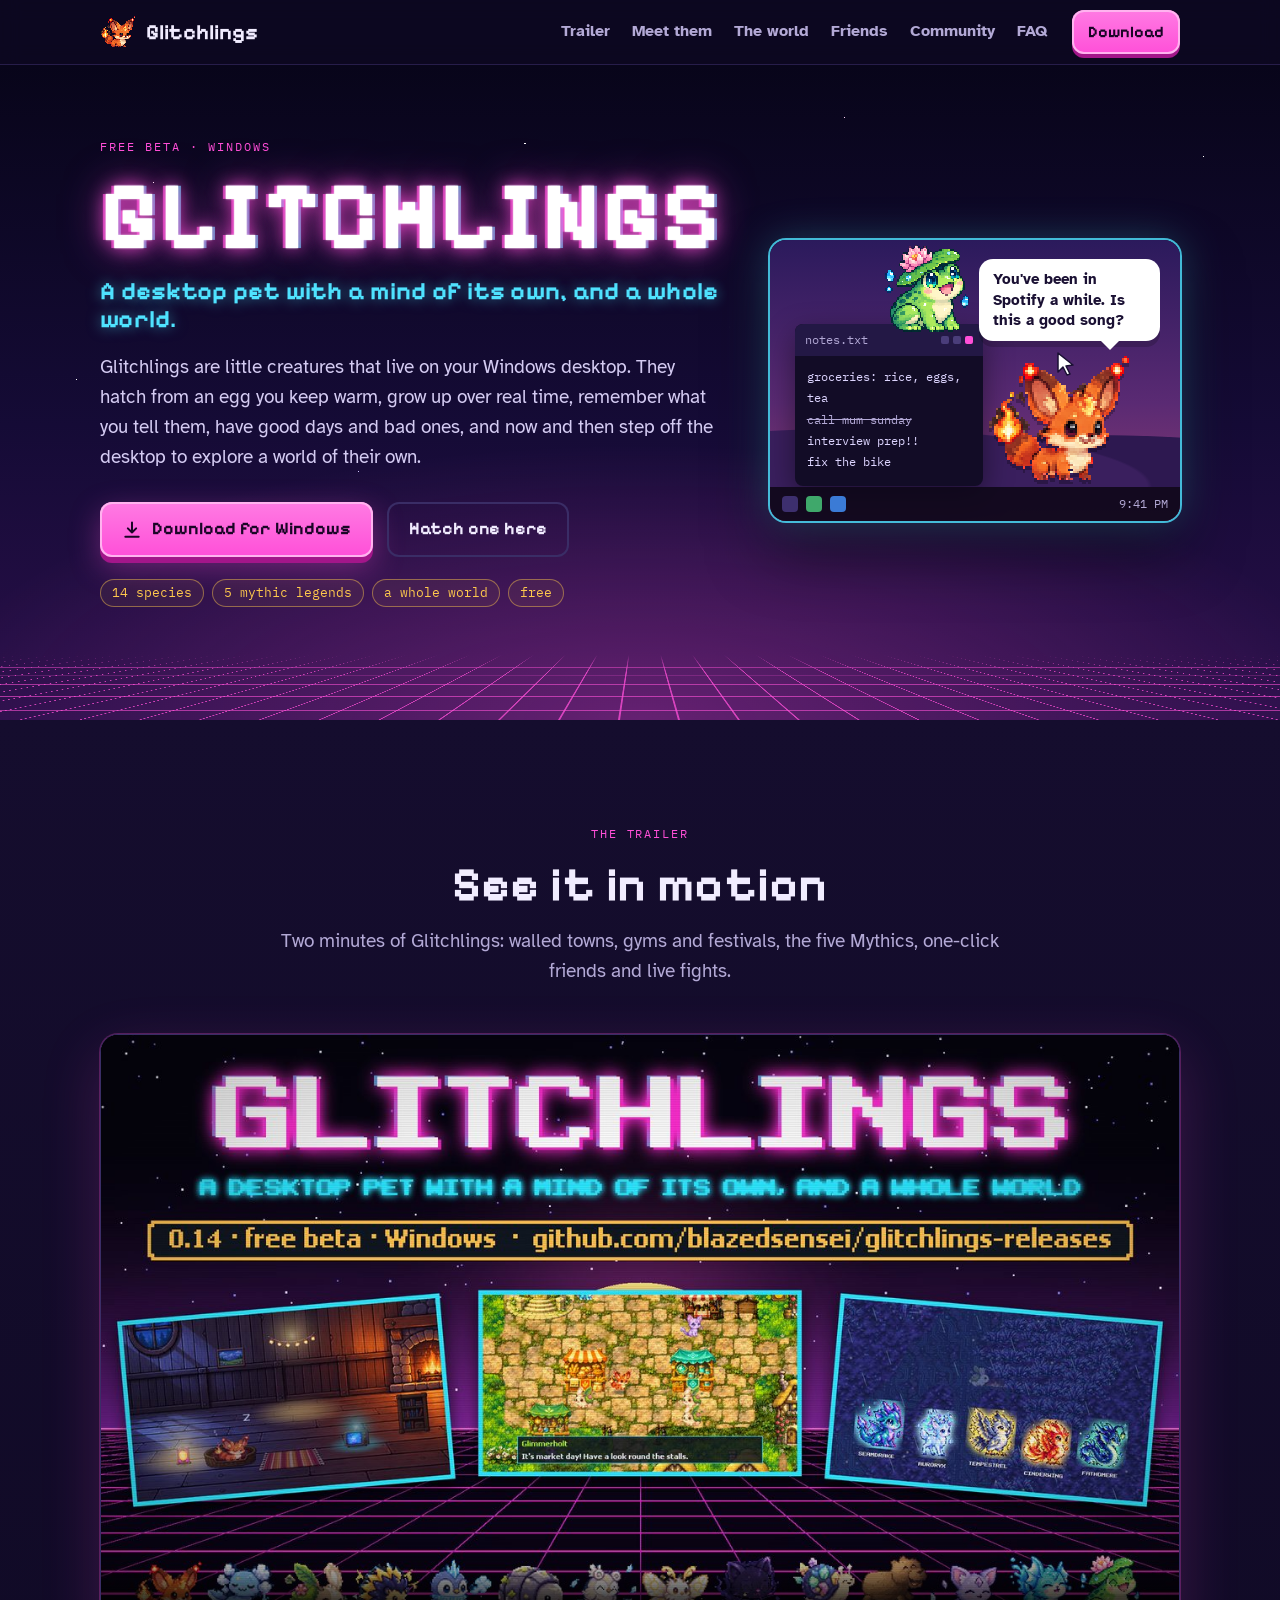
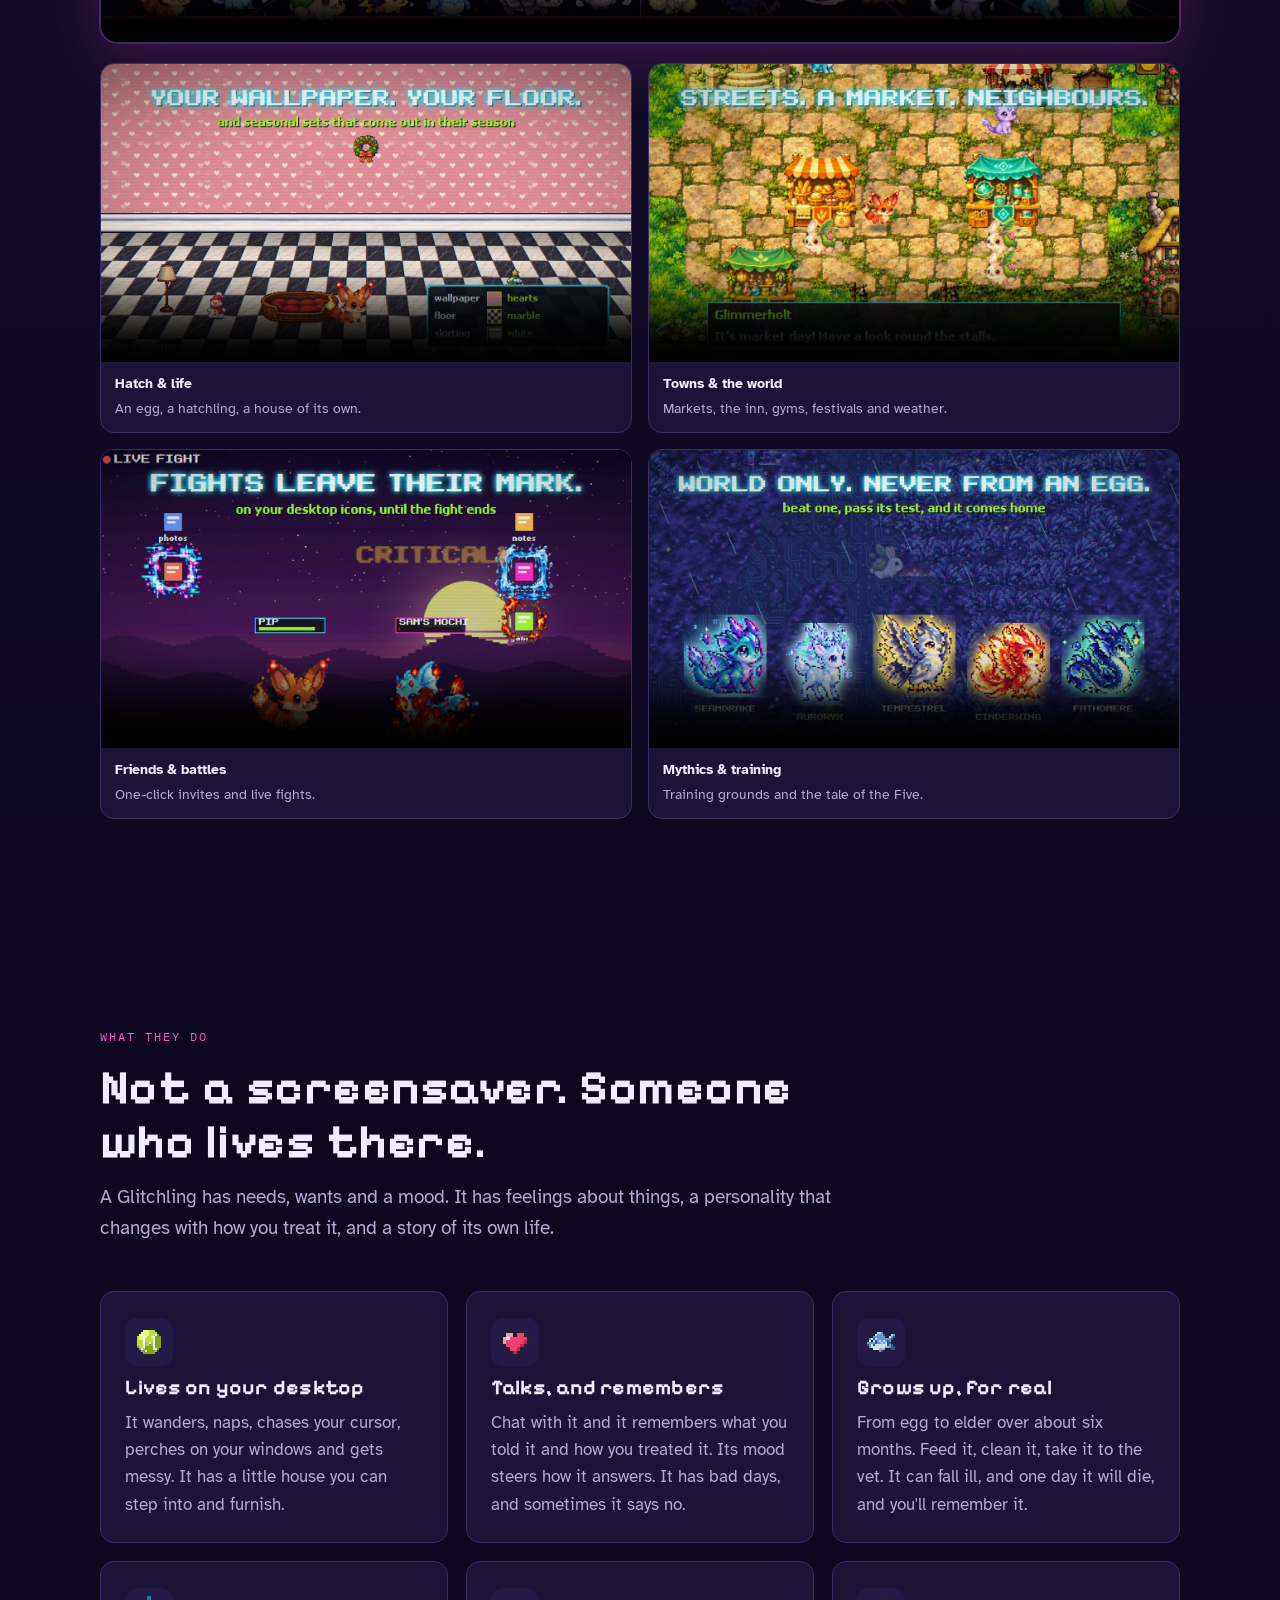
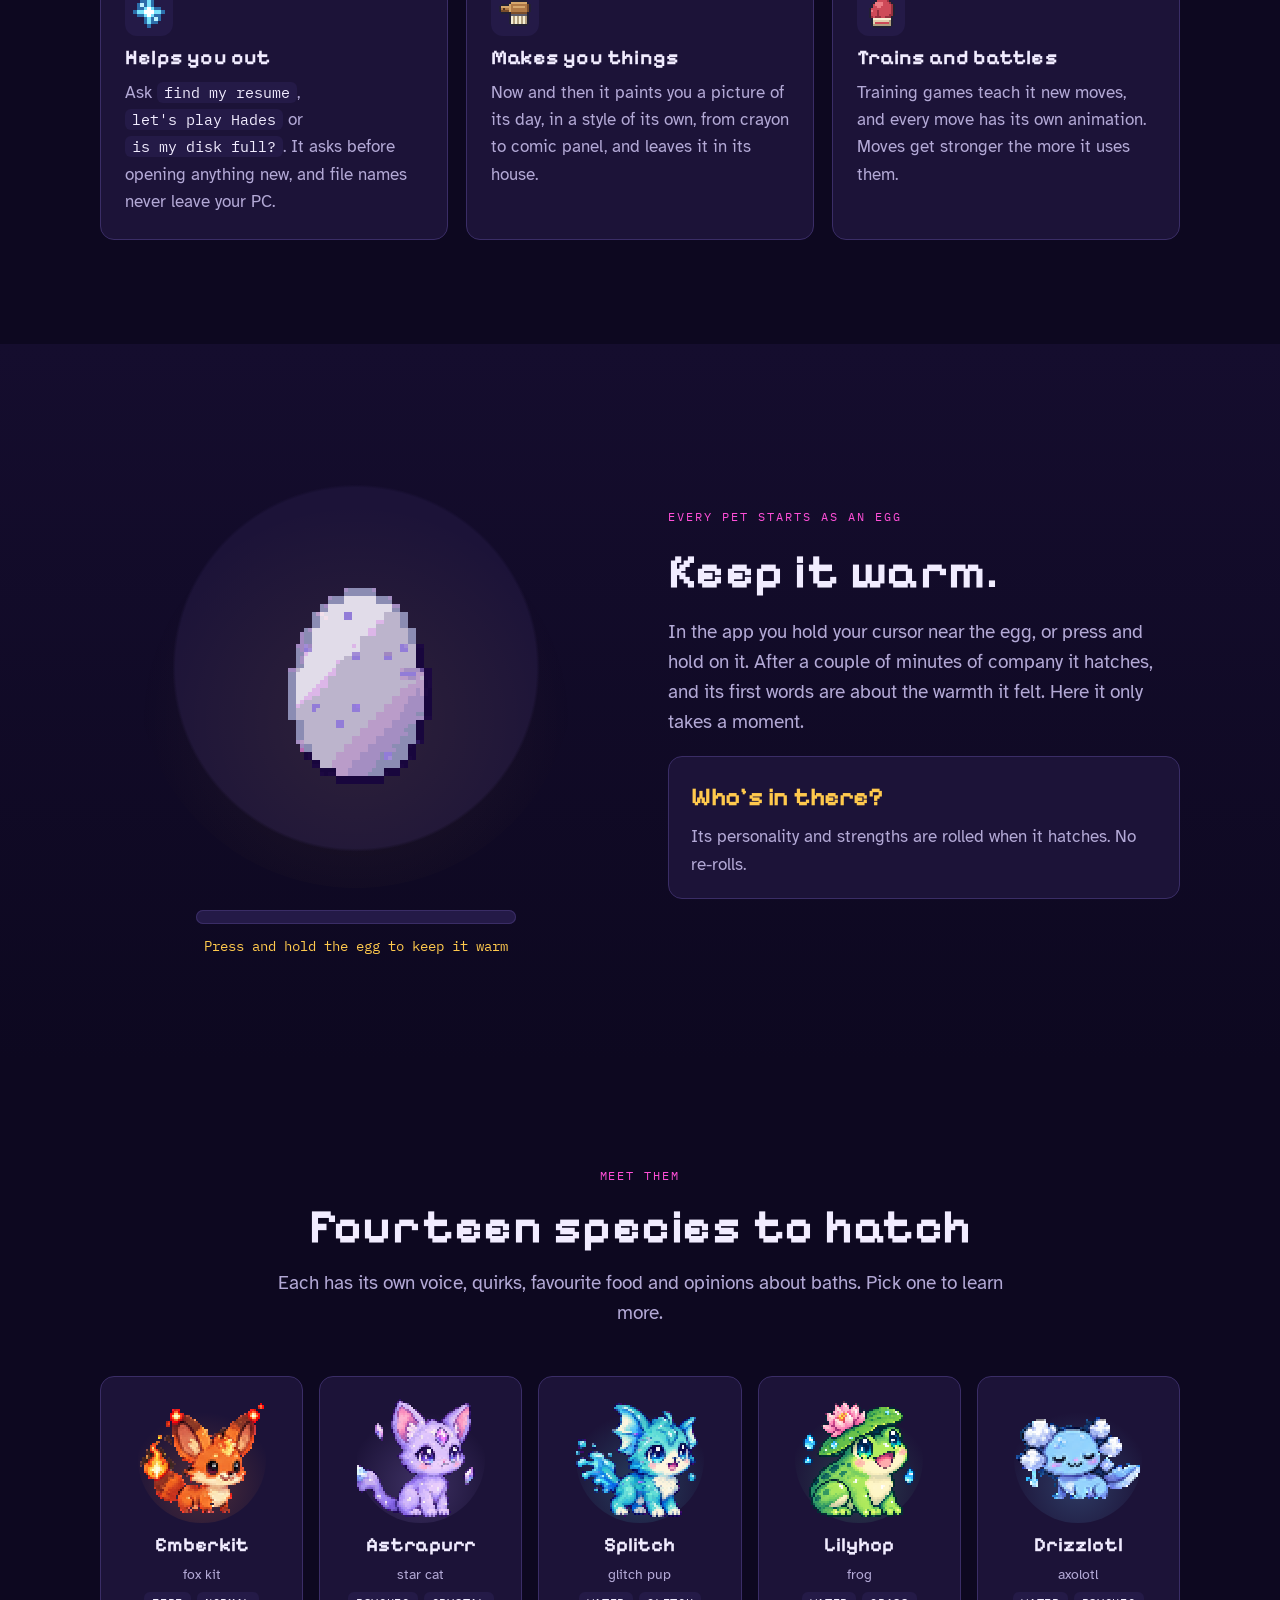
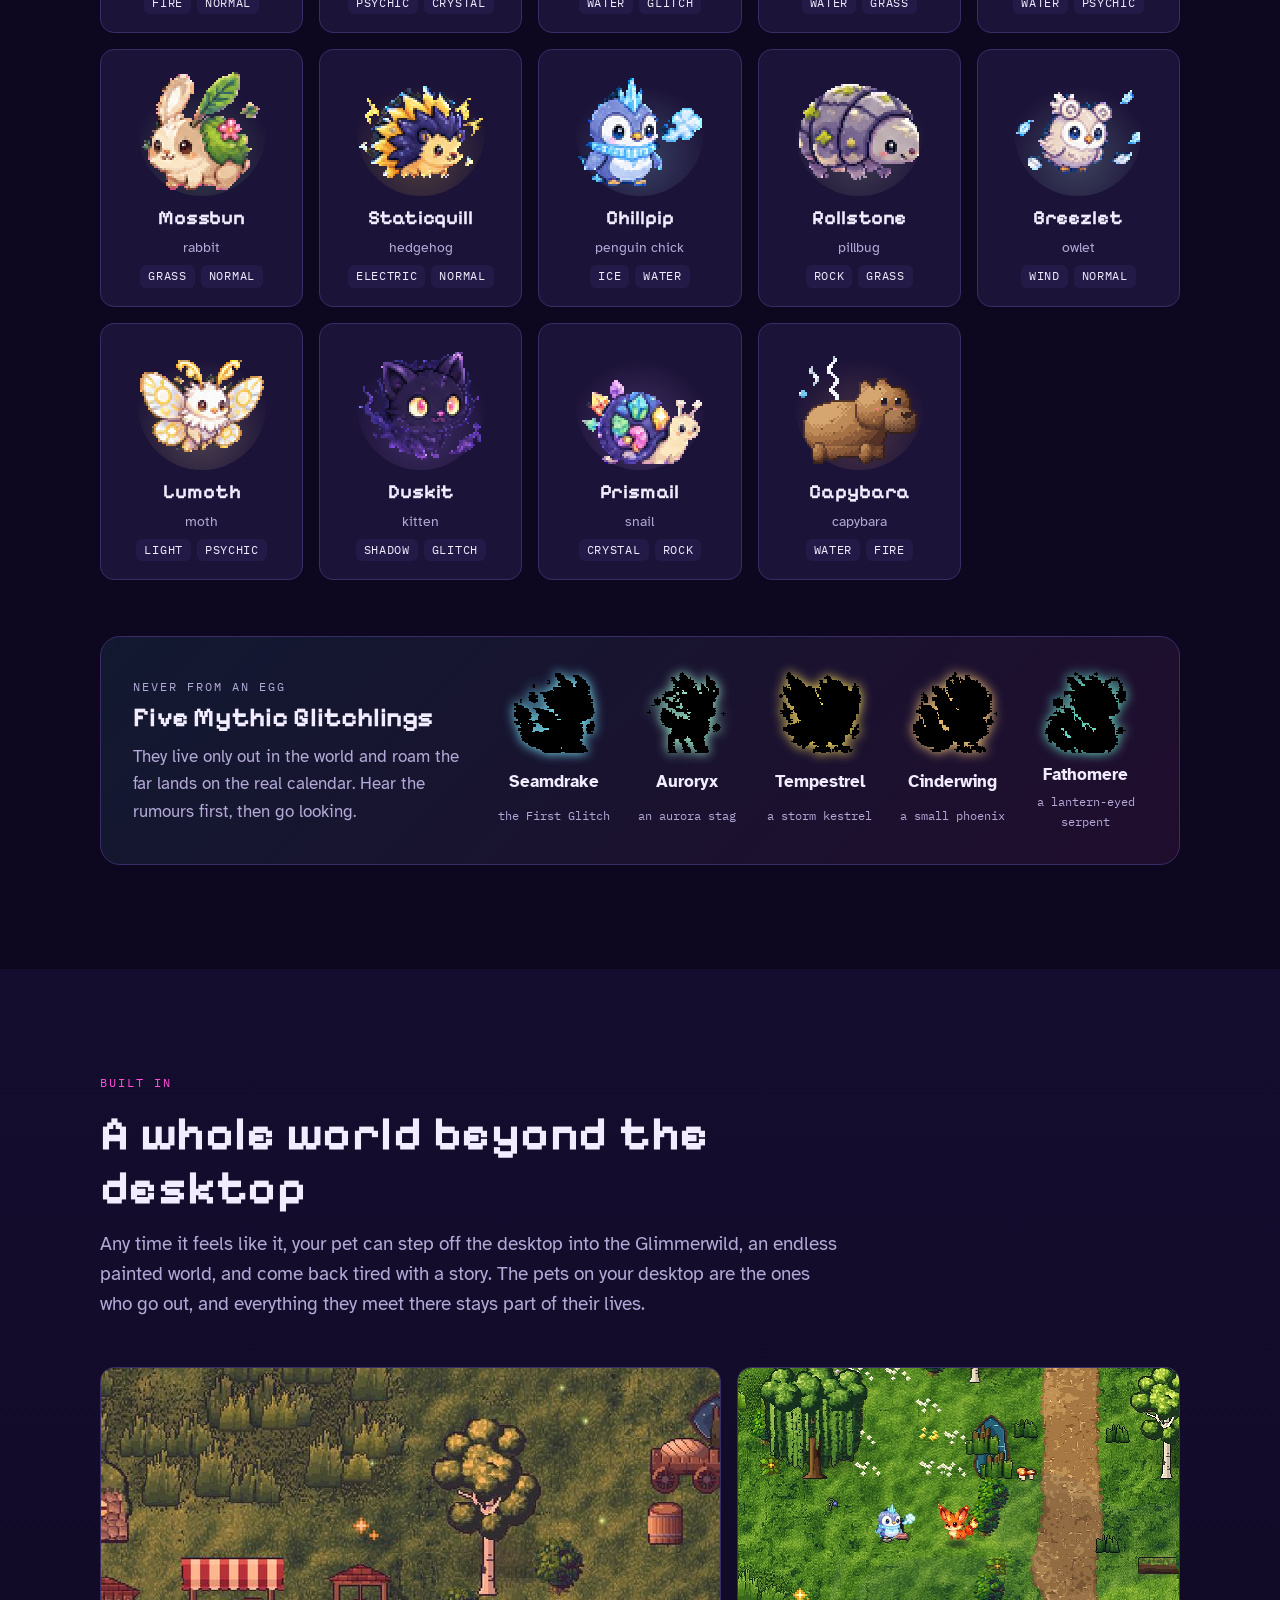
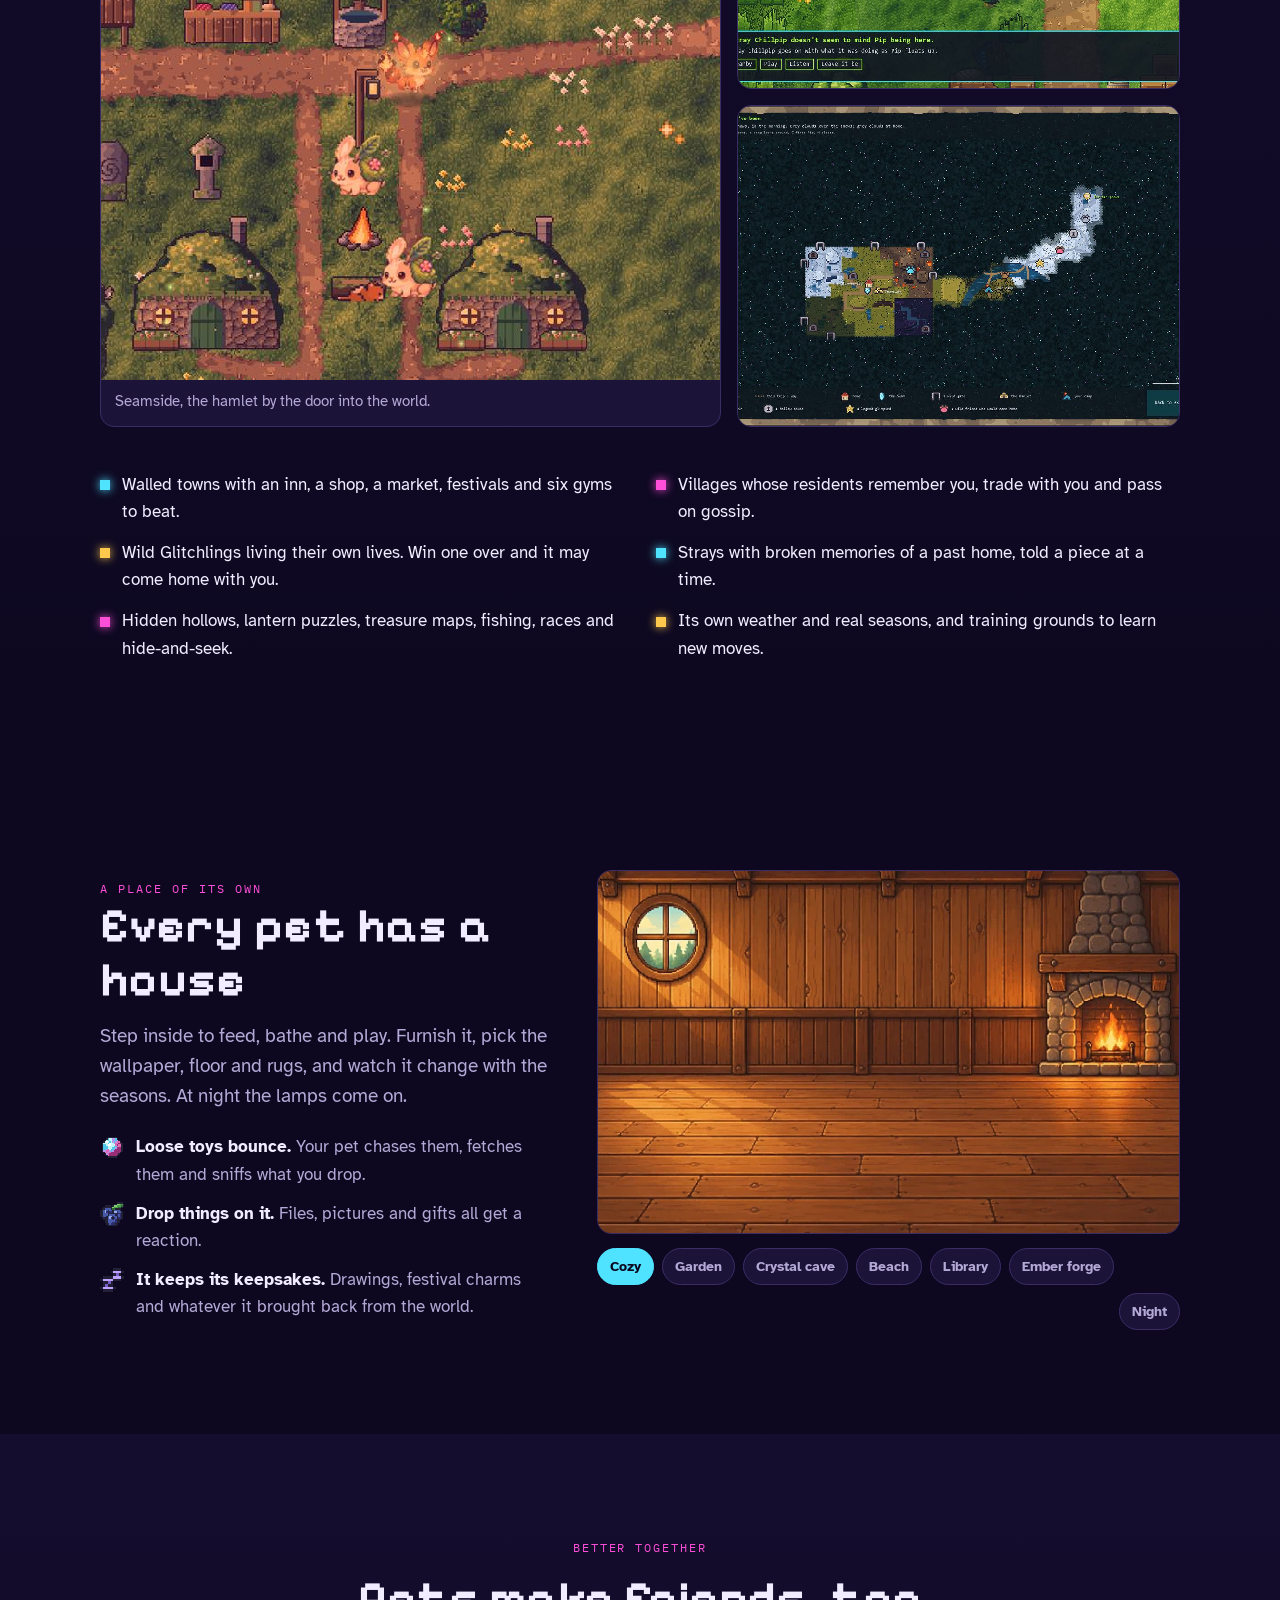
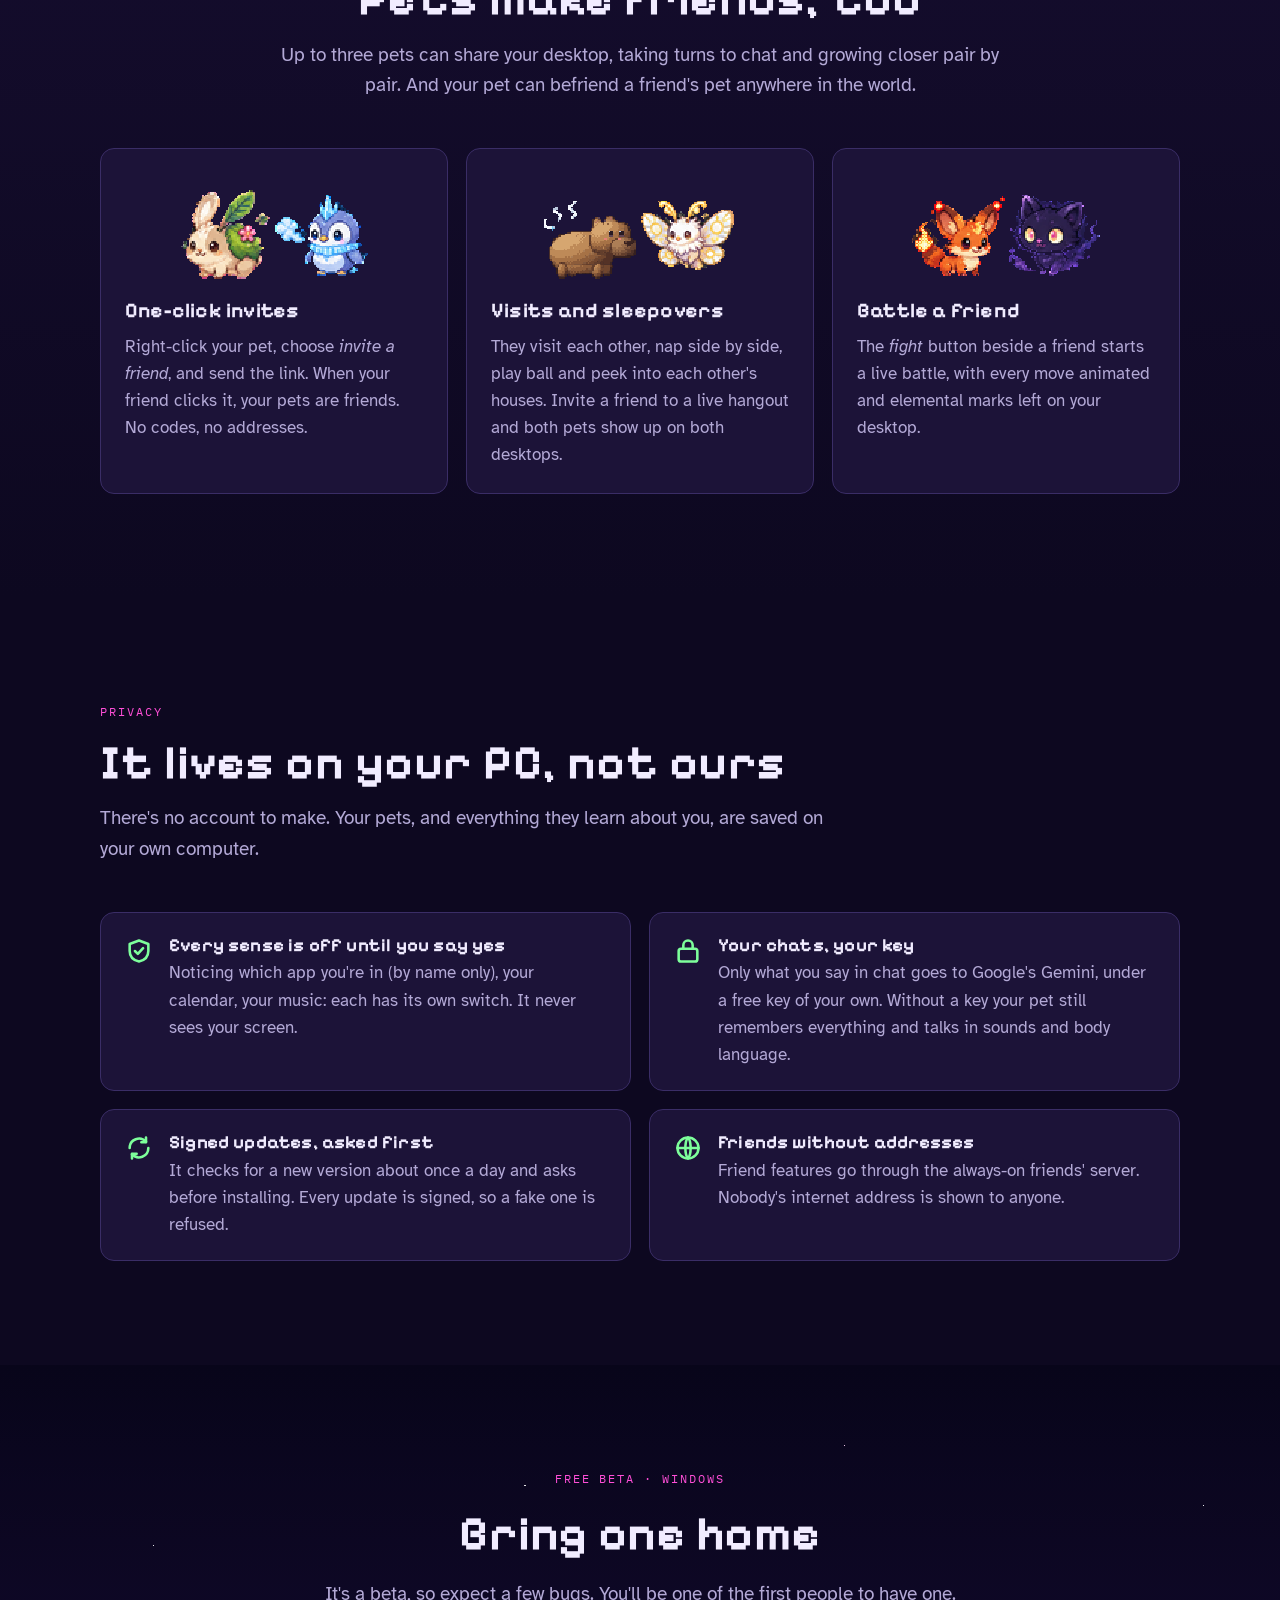
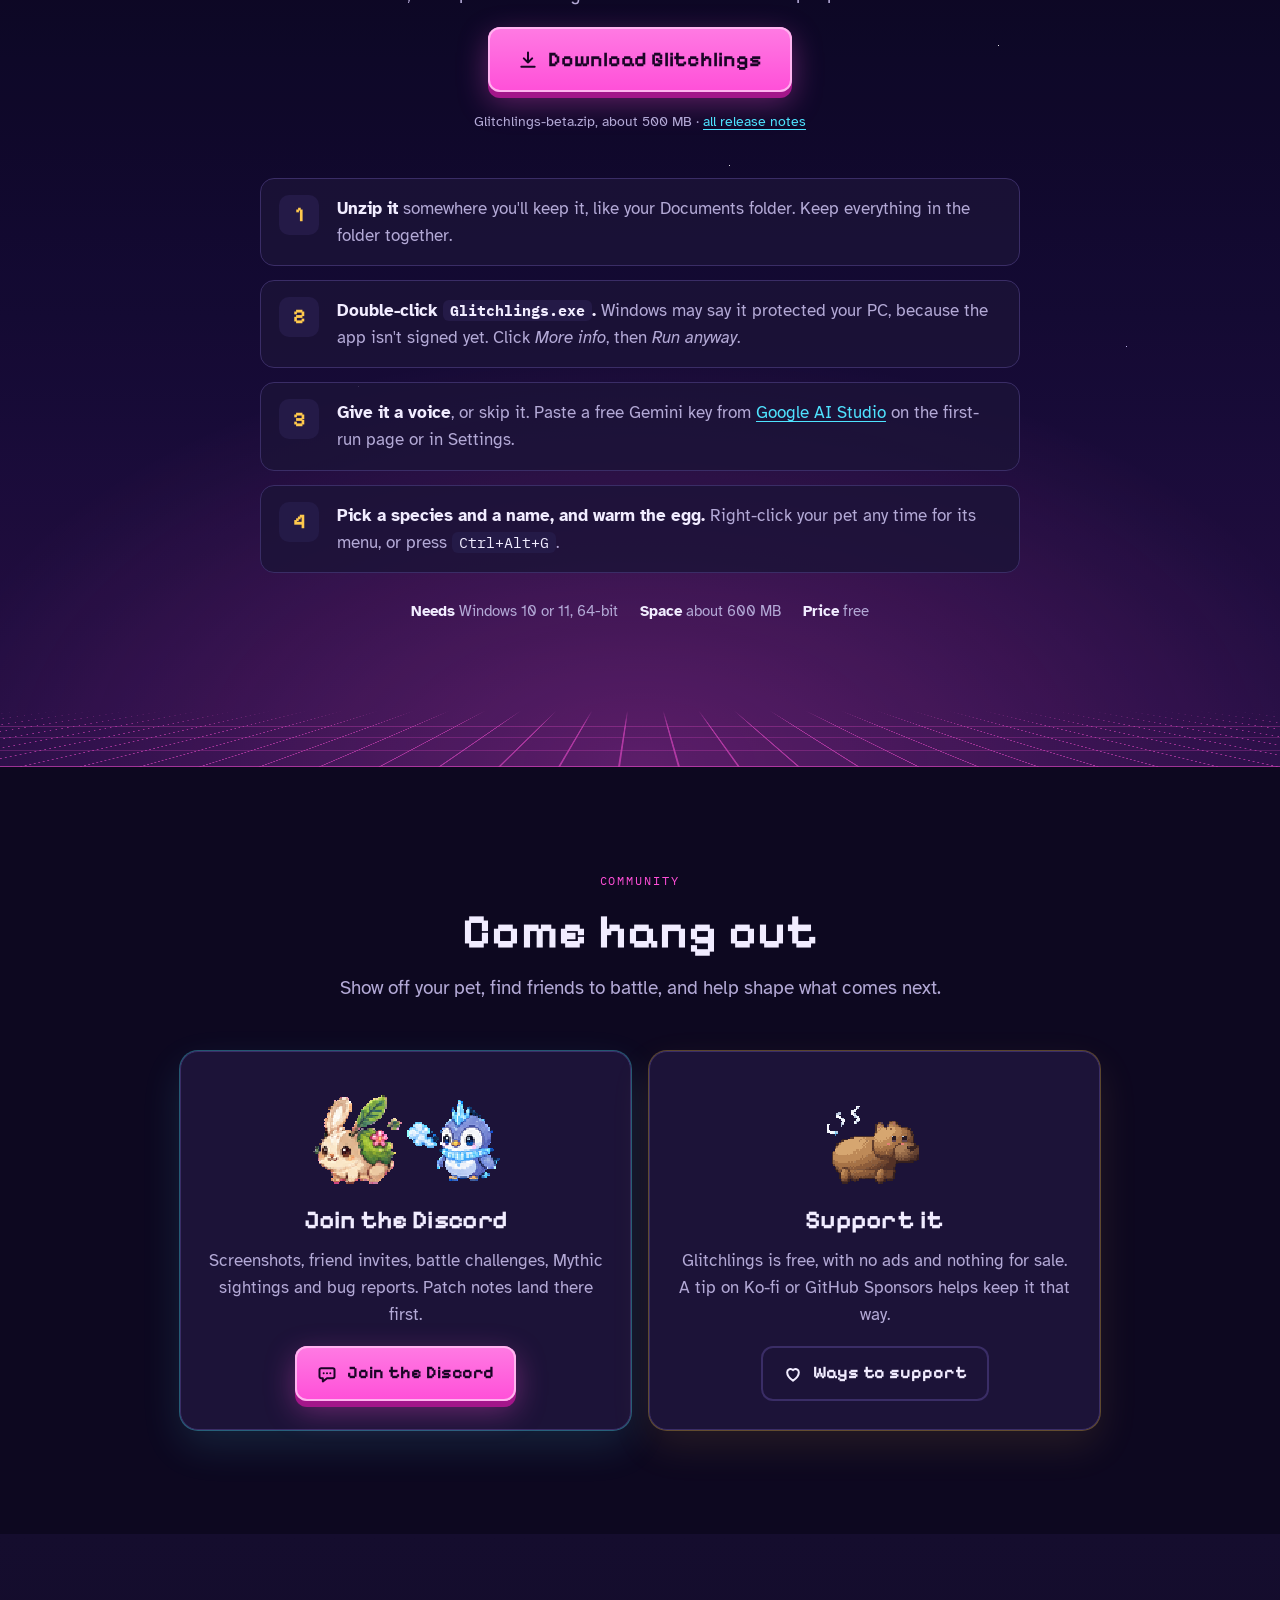
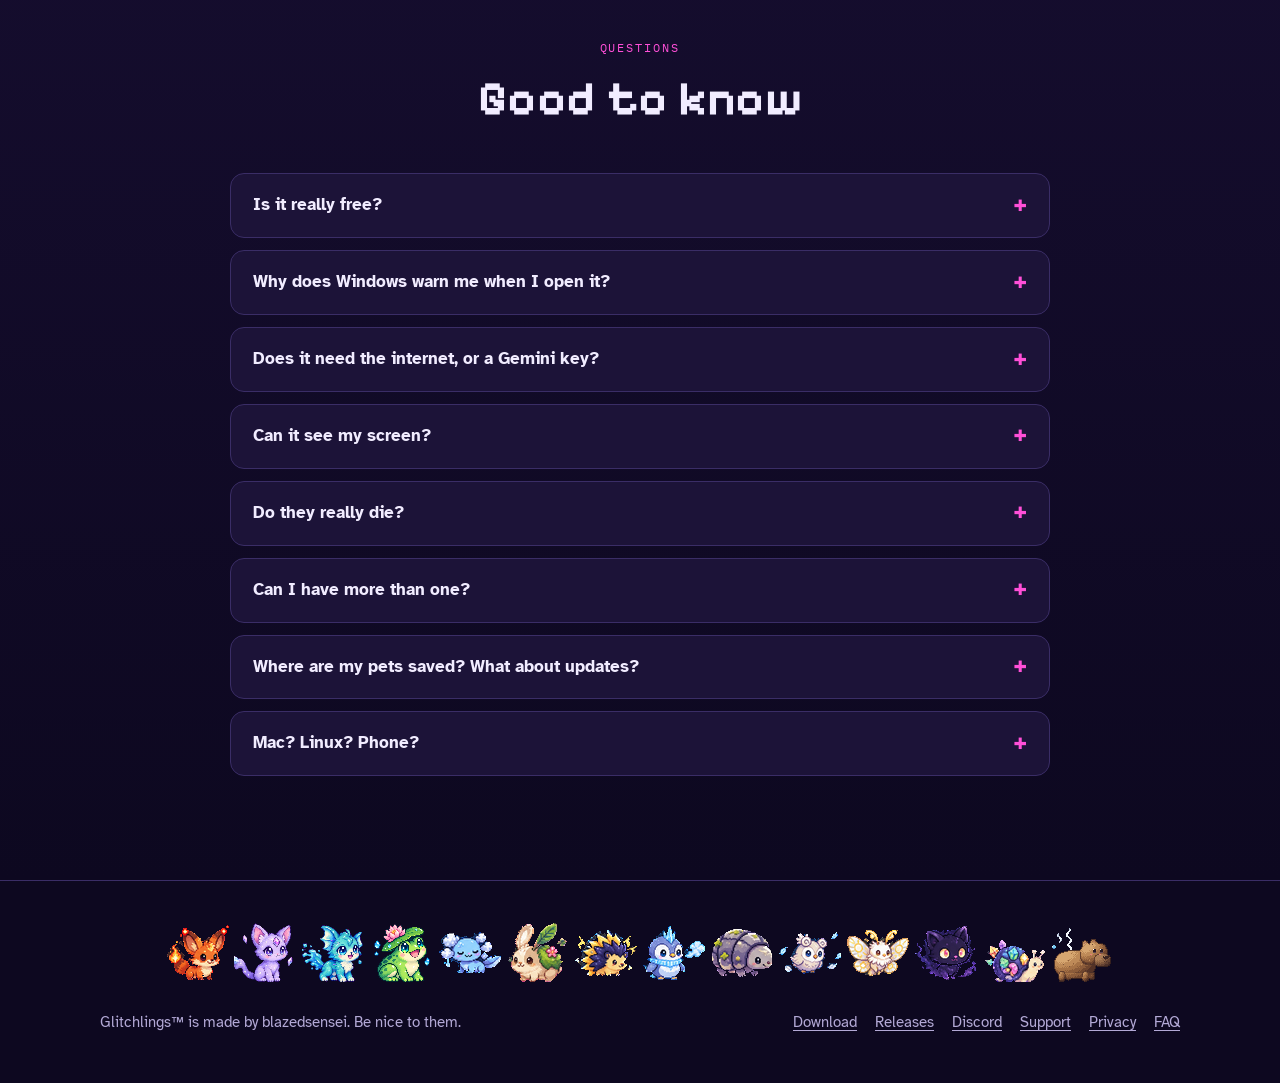
==== commit 37cb18ab: "Community page: the Discord, Ko-fi support and where the money goes; the home page links to it" ====
--- a/index.html
+++ b/index.html
@@ -53,6 +53,7 @@
       <a href="#meet">Meet them</a>
       <a href="#world">The world</a>
       <a href="#friends">Friends</a>
+      <a href="community.html">Community</a>
       <a href="#faq">FAQ</a>
     </nav>
     <a class="btn btn-primary" href="#download">Download</a>
@@ -378,6 +379,37 @@
     </div>
   </section>
 
+  <!-- ===== community ===== -->
+  <section class="band" id="community">
+    <div class="wrap">
+      <div class="head center reveal">
+        <p class="eyebrow">Community</p>
+        <h2>Come hang out</h2>
+        <p class="lede">Show off your pet, find friends to battle, and help shape what comes next.</p>
+      </div>
+      <div class="join">
+        <article class="join-card discord reveal">
+          <div class="duo" aria-hidden="true"><div class="sprite" data-sprite="mossbun:idle"></div><div class="sprite flip" data-sprite="chillpip:idle"></div></div>
+          <h3>Join the Discord</h3>
+          <p>Screenshots, friend invites, battle challenges, Mythic sightings and bug reports. Patch notes land there first.</p>
+          <a class="btn btn-primary" href="community.html#discord" data-link="discord">
+            <svg viewBox="0 0 24 24" fill="none" stroke="currentColor" stroke-width="2.4" stroke-linecap="round" stroke-linejoin="round" aria-hidden="true"><path d="M5 5h14a2 2 0 012 2v8a2 2 0 01-2 2h-7l-5 4v-4H5a2 2 0 01-2-2V7a2 2 0 012-2z"/><path d="M8 11h.01M12 11h.01M16 11h.01"/></svg>
+            Join the Discord
+          </a>
+        </article>
+        <article class="join-card support reveal">
+          <div class="duo" aria-hidden="true"><div class="sprite" data-sprite="capybara:happy_idle"></div></div>
+          <h3>Support it</h3>
+          <p>Glitchlings is free, with no ads and nothing for sale. A tip on Ko-fi or GitHub Sponsors helps keep it that way.</p>
+          <a class="btn btn-ghost" href="community.html#support">
+            <svg viewBox="0 0 24 24" fill="none" stroke="currentColor" stroke-width="2.4" stroke-linecap="round" stroke-linejoin="round" aria-hidden="true"><path d="M12 20s-7-4.4-7-10a4 4 0 017-2.6A4 4 0 0119 10c0 5.6-7 10-7 10z"/></svg>
+            Ways to support
+          </a>
+        </article>
+      </div>
+    </div>
+  </section>
+
   <!-- ===== faq ===== -->
   <section class="band alt" id="faq">
     <div class="wrap">
@@ -388,7 +420,7 @@
       <div class="faq">
         <details>
           <summary>Is it really free?</summary>
-          <div class="a"><p>Yes. Glitchlings is a free beta. The only thing that could ever cost money is the Gemini key for chat, and Google's free tier covers normal chatting.</p></div>
+          <div class="a"><p>Yes. Glitchlings is a free beta. The only thing that could ever cost money is the Gemini key for chat, and Google's free tier covers normal chatting. If you'd like to chip in anyway, there's a <a href="community.html#support">support page</a>; it never buys anything in the game.</p></div>
         </details>
         <details>
           <summary>Why does Windows warn me when I open it?</summary>
@@ -430,6 +462,8 @@
     <nav aria-label="Footer">
       <a href="#download">Download</a>
       <a href="https://github.com/blazedsensei/glitchlings-releases/releases" rel="noopener">Releases</a>
+      <a href="community.html#discord" data-link="discord">Discord</a>
+      <a href="community.html#support">Support</a>
       <a href="#privacy">Privacy</a>
       <a href="#faq">FAQ</a>
     </nav>
--- a/style.css
+++ b/style.css
@@ -366,6 +366,48 @@
 .faq .a { padding: 0 22px 20px; color: var(--muted); display: grid; gap: 10px; }
 .faq code { font-family: var(--mono); font-size: .88em; color: var(--ink); background: var(--panel-2); padding: 1px 6px; border-radius: 5px; }
 
+/* community: the Discord and support cards, on the home page and community.html */
+.join { display: grid; grid-template-columns: 1fr 1fr; gap: 18px; max-width: 920px; margin: 0 auto; }
+.join-card { background: var(--panel); border: 1px solid var(--line); border-radius: 18px; padding: 26px 26px 28px; display: grid; gap: 12px; justify-items: center; text-align: center; align-content: start; }
+.join-card h2, .join-card h3 { font-size: 1.6rem; }
+.join-card p { color: var(--muted); max-width: 40ch; }
+.join-card .btn { margin-top: 6px; }
+.join-card.discord { box-shadow: 0 0 0 1px rgba(79, 227, 255, .35), 0 16px 40px rgba(79, 227, 255, .12); }
+.join-card.support { box-shadow: 0 0 0 1px rgba(255, 201, 77, .3), 0 16px 40px rgba(255, 201, 77, .1); }
+.btn.soon { opacity: .55; cursor: not-allowed; filter: saturate(.6); }
+.btn.soon:hover { transform: none; filter: saturate(.6); }
+.btn.soon::after { content: "soon"; font-family: var(--mono); font-size: .7rem; font-weight: 500; letter-spacing: .1em; text-transform: uppercase; padding: 1px 7px; border-radius: 6px; background: rgba(13, 8, 32, .35); }
+@media (max-width: 760px) { .join { grid-template-columns: 1fr; } }
+
+.community-hero { padding: 64px 0 96px; }
+.community-hero .head { margin-bottom: 40px; }
+.page-title { font-size: clamp(2.6rem, 7vw, 4.4rem); color: #fff; text-shadow: 0 0 2px #fff, 0 0 18px rgba(255, 79, 216, .8), 0 0 42px rgba(255, 79, 216, .45); }
+.community-hero .lede { color: #d4cbf2; }
+.community-hero .join-card { background: rgba(28, 19, 56, .88); }
+
+.channels { display: grid; grid-template-columns: repeat(2, 1fr); gap: 12px 18px; }
+.chan { display: flex; gap: 14px; align-items: flex-start; padding: 16px 18px; background: var(--panel); border: 1px solid var(--line); border-radius: var(--radius); }
+.chan .hash { flex: none; width: 36px; height: 36px; display: grid; place-items: center; border-radius: 10px; background: var(--panel-2); font-family: var(--display); font-weight: 700; font-size: 1.3rem; color: var(--cyan); }
+.chan h3 { font-family: var(--mono); font-weight: 500; font-size: 1rem; margin-bottom: 2px; }
+.chan p { color: var(--muted); font-size: .95rem; }
+.chan:nth-child(3n+2) .hash { color: var(--pink); }
+.chan:nth-child(3n) .hash { color: var(--gold); }
+.rules { margin-top: 36px; background: linear-gradient(135deg, rgba(79, 227, 255, .08), rgba(255, 79, 216, .08)); border: 1px solid var(--line); border-radius: 20px; padding: 26px 28px; }
+.rules ol { margin: 14px 0 0; padding-left: 1.4em; display: grid; gap: 8px; color: var(--muted); }
+.rules strong { color: var(--ink); }
+.center-cta { text-align: center; margin-top: 36px; }
+@media (max-width: 760px) { .channels { grid-template-columns: 1fr; } .rules { padding: 22px 18px; } }
+
+.donate { display: grid; grid-template-columns: 1fr 1fr; gap: 18px; }
+.donate-card { background: var(--panel); border: 1px solid var(--line); border-radius: var(--radius); padding: 26px 24px; display: grid; gap: 10px; align-content: start; justify-items: start; }
+.donate-card .icon { width: 48px; height: 48px; display: grid; place-items: center; border-radius: 12px; background: var(--panel-2); color: var(--gold); }
+.donate-card .icon svg { width: 28px; height: 28px; }
+.donate-card p { color: var(--muted); }
+.donate-card .btn { margin-top: 8px; }
+.split { display: grid; grid-template-columns: 1fr 1fr; gap: 48px; margin-top: 56px; }
+.split h3 { font-size: 1.4rem; }
+@media (max-width: 760px) { .donate, .split { grid-template-columns: 1fr; } .split { gap: 36px; } }
+
 /* footer */
 .foot { border-top: 1px solid var(--line); padding: 40px 0 48px; color: var(--muted); font-size: .92rem; }
 .foot .wrap { display: flex; flex-wrap: wrap; gap: 18px 32px; align-items: center; justify-content: space-between; }
